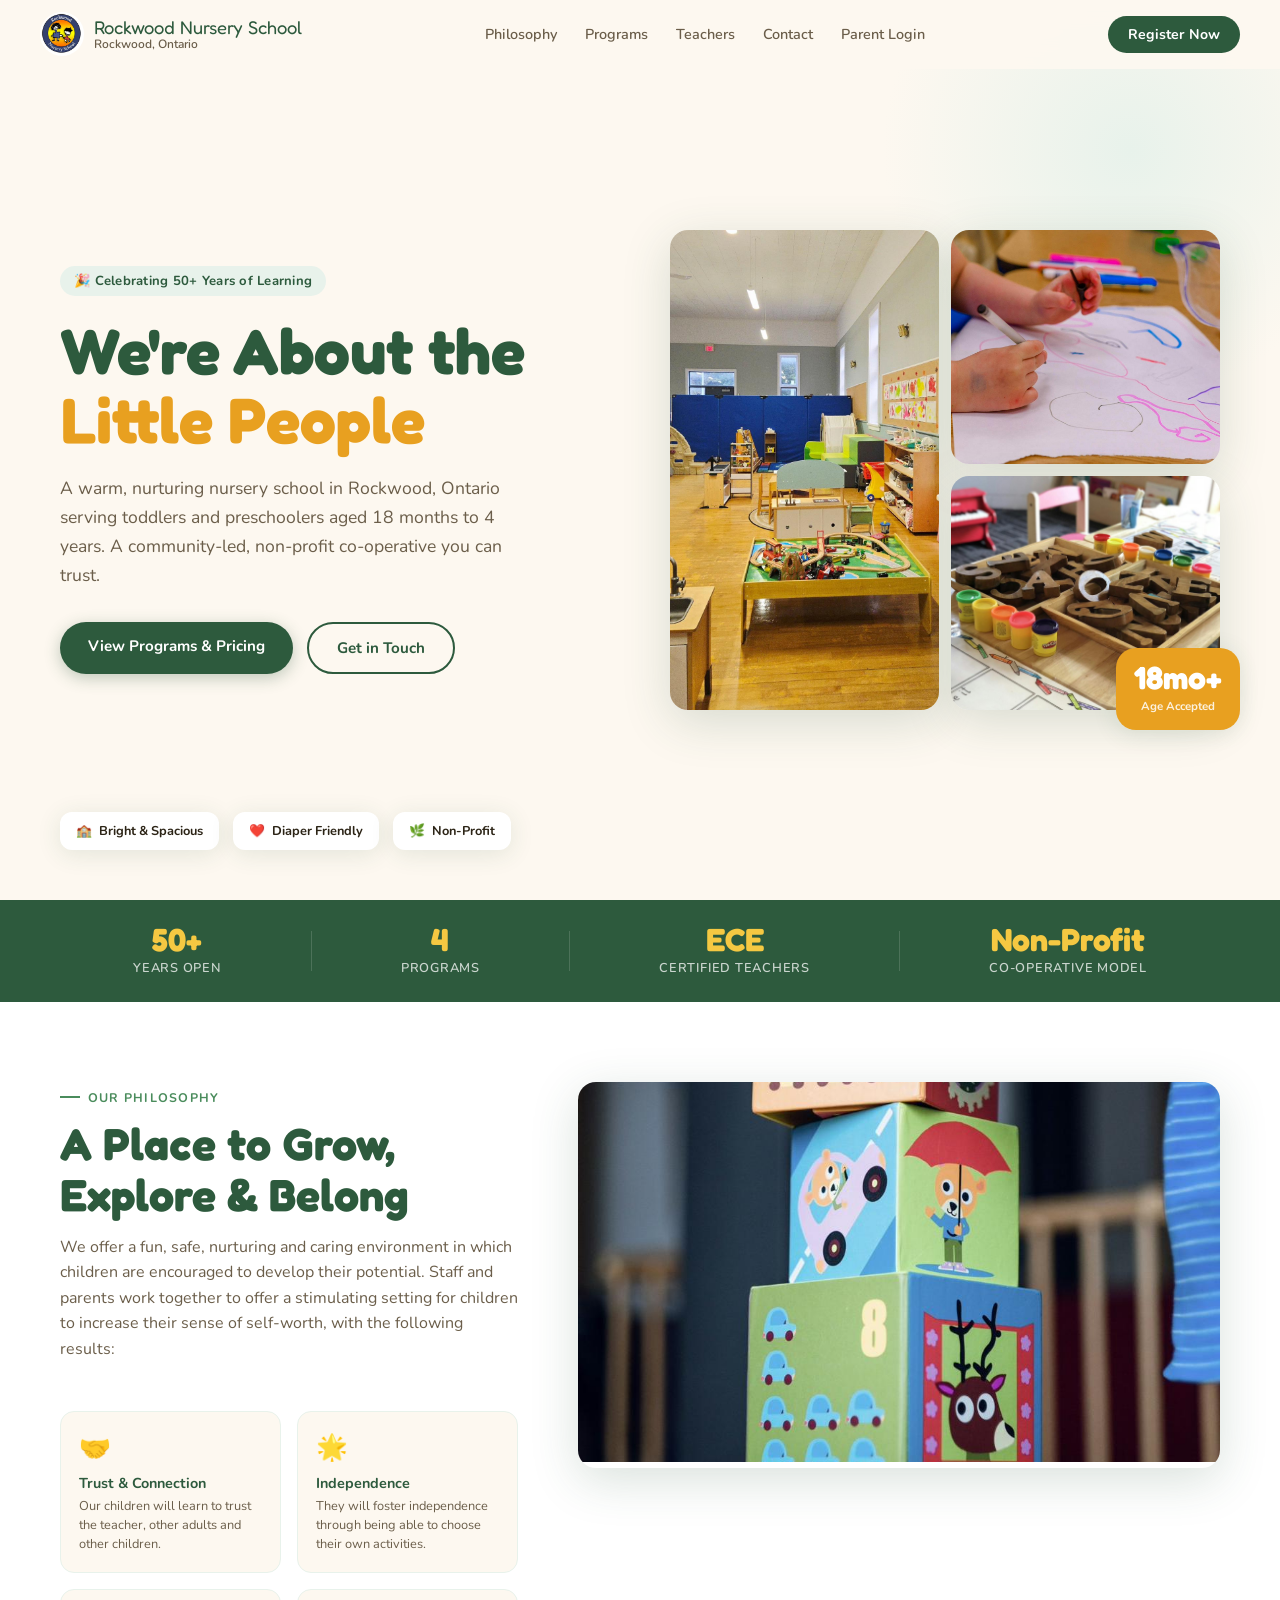
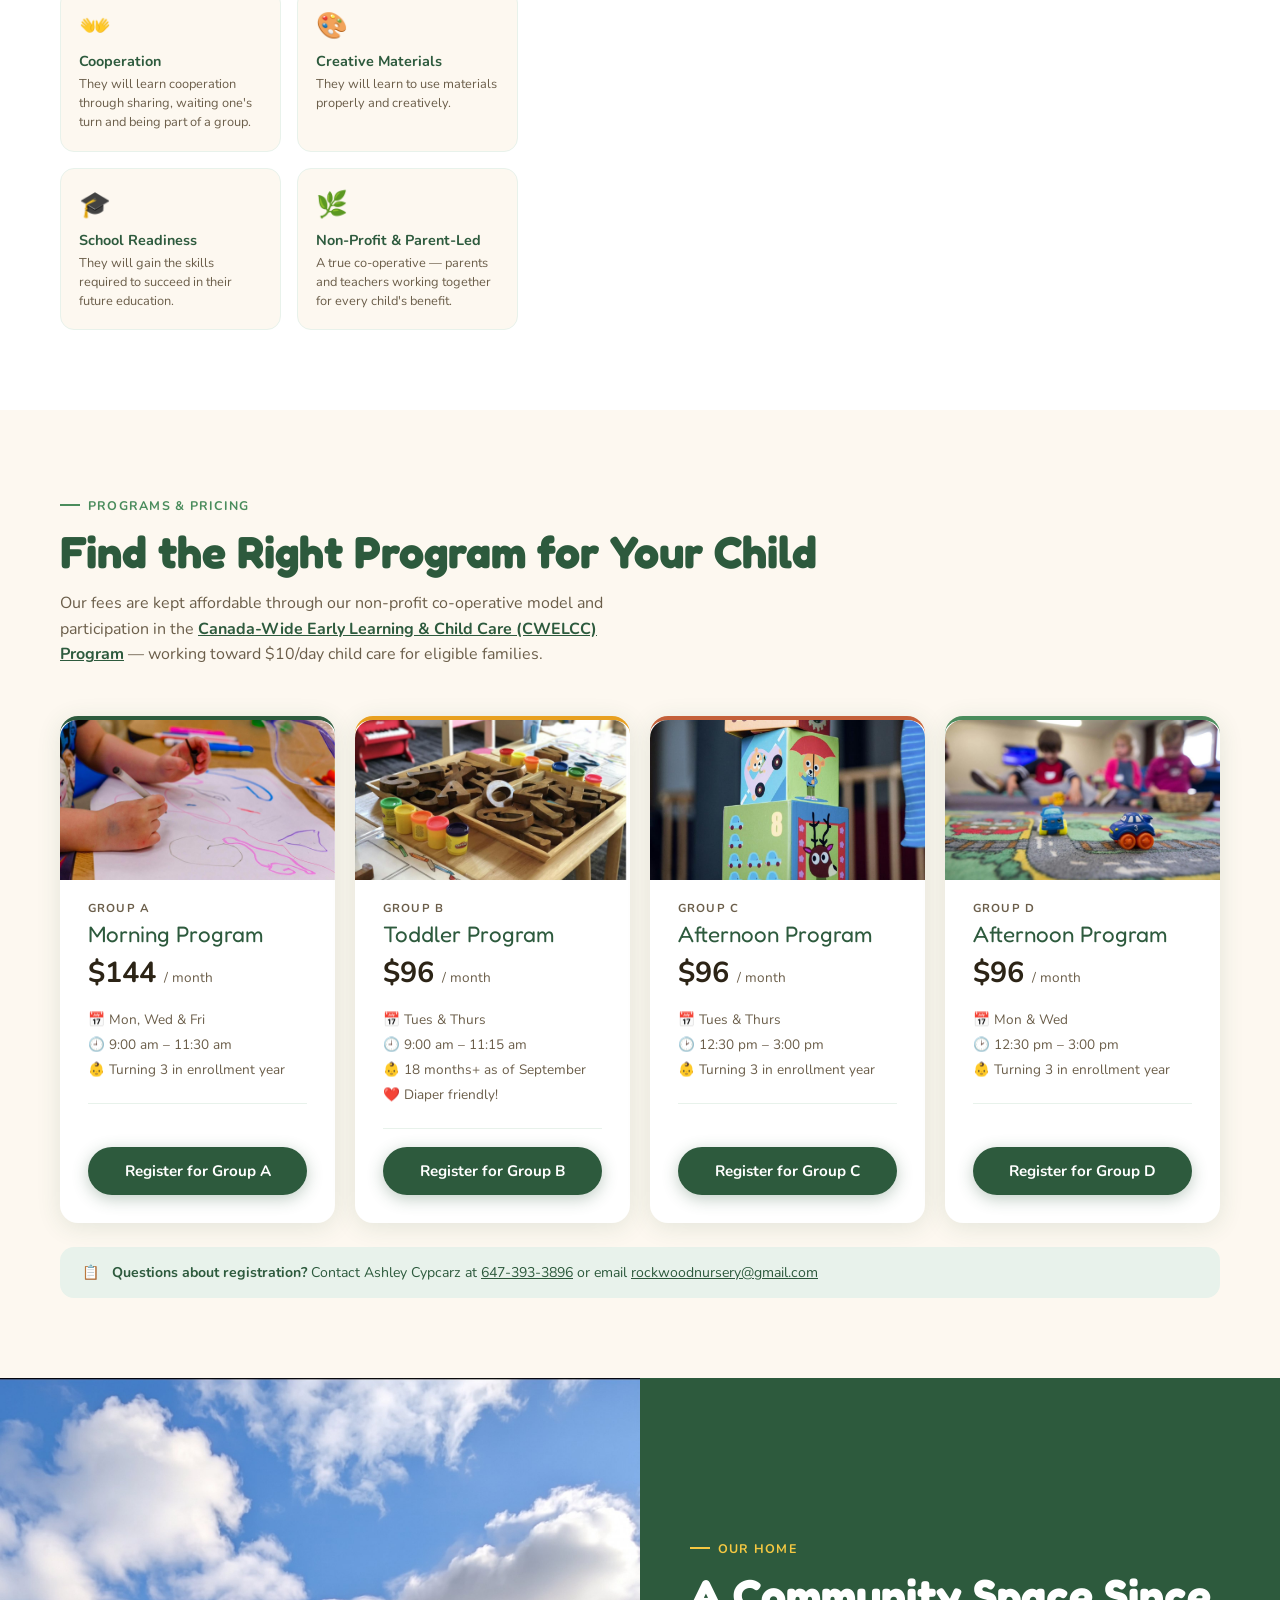
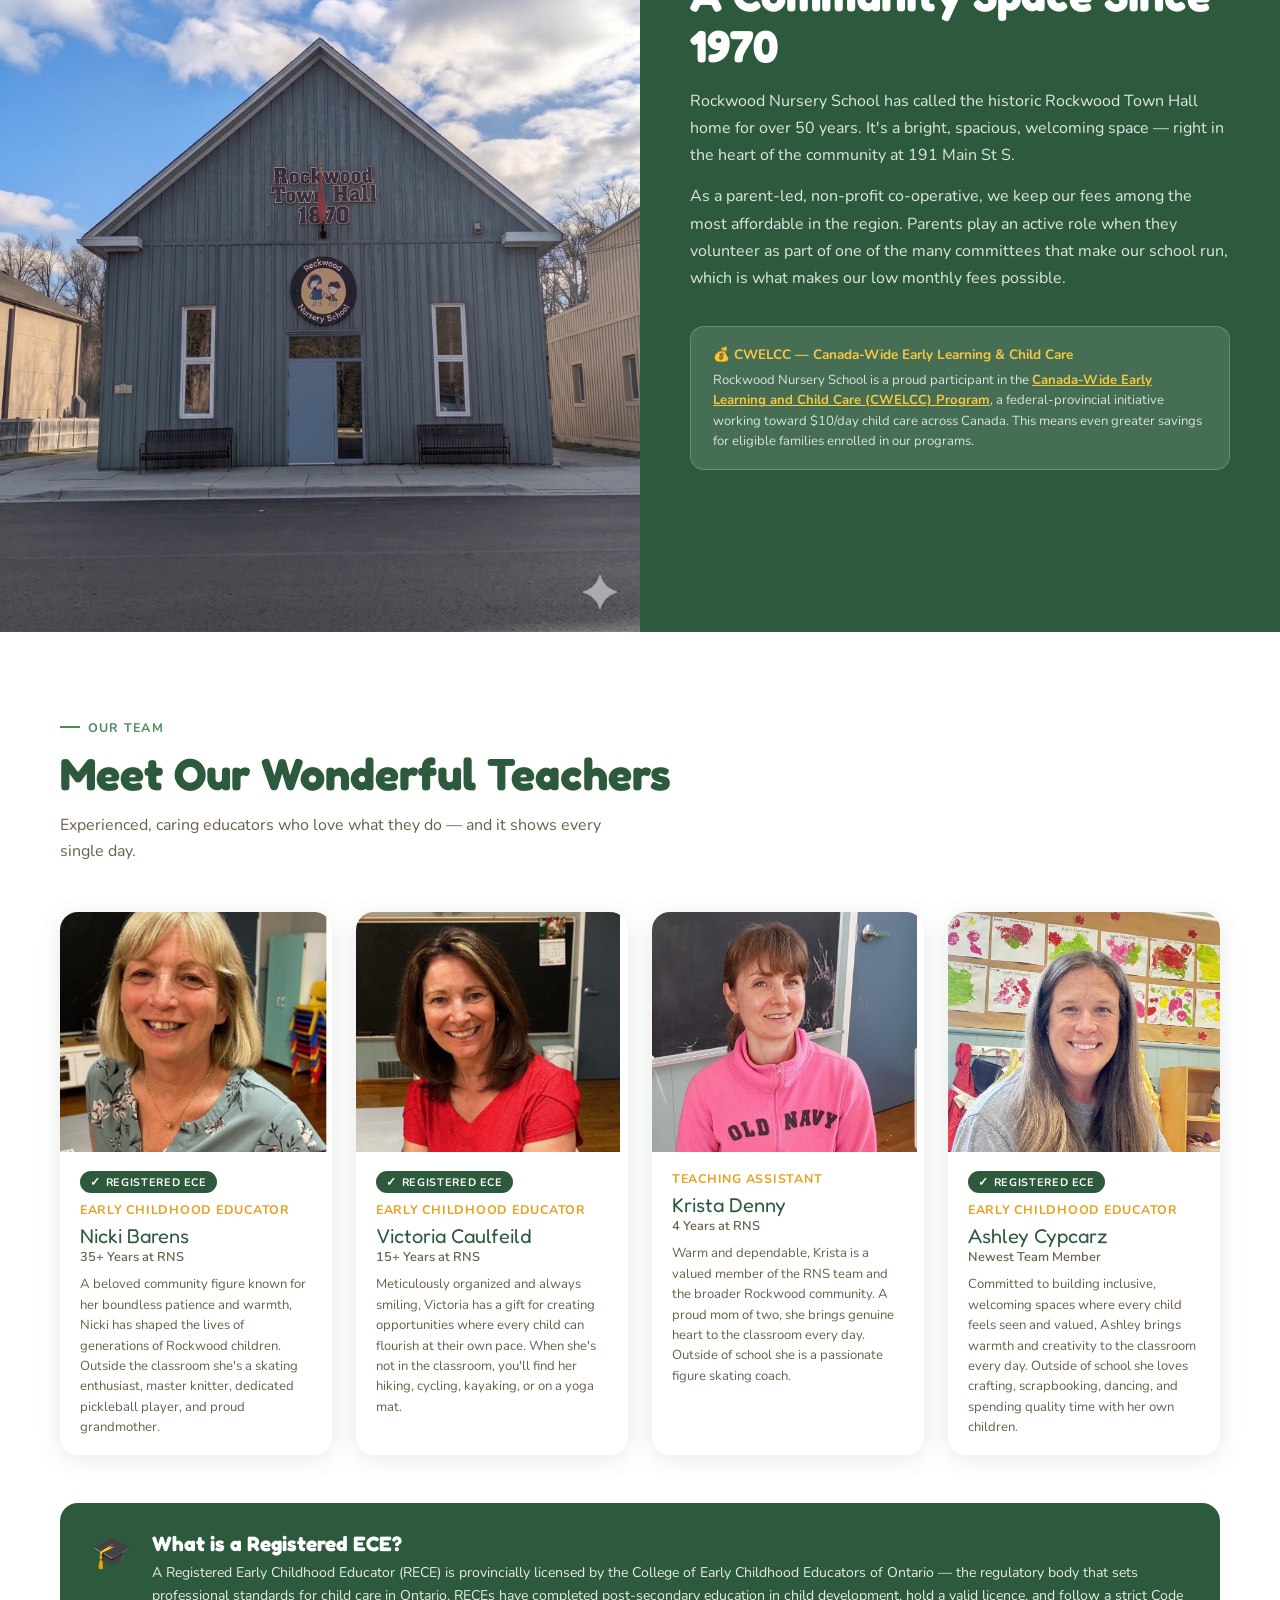
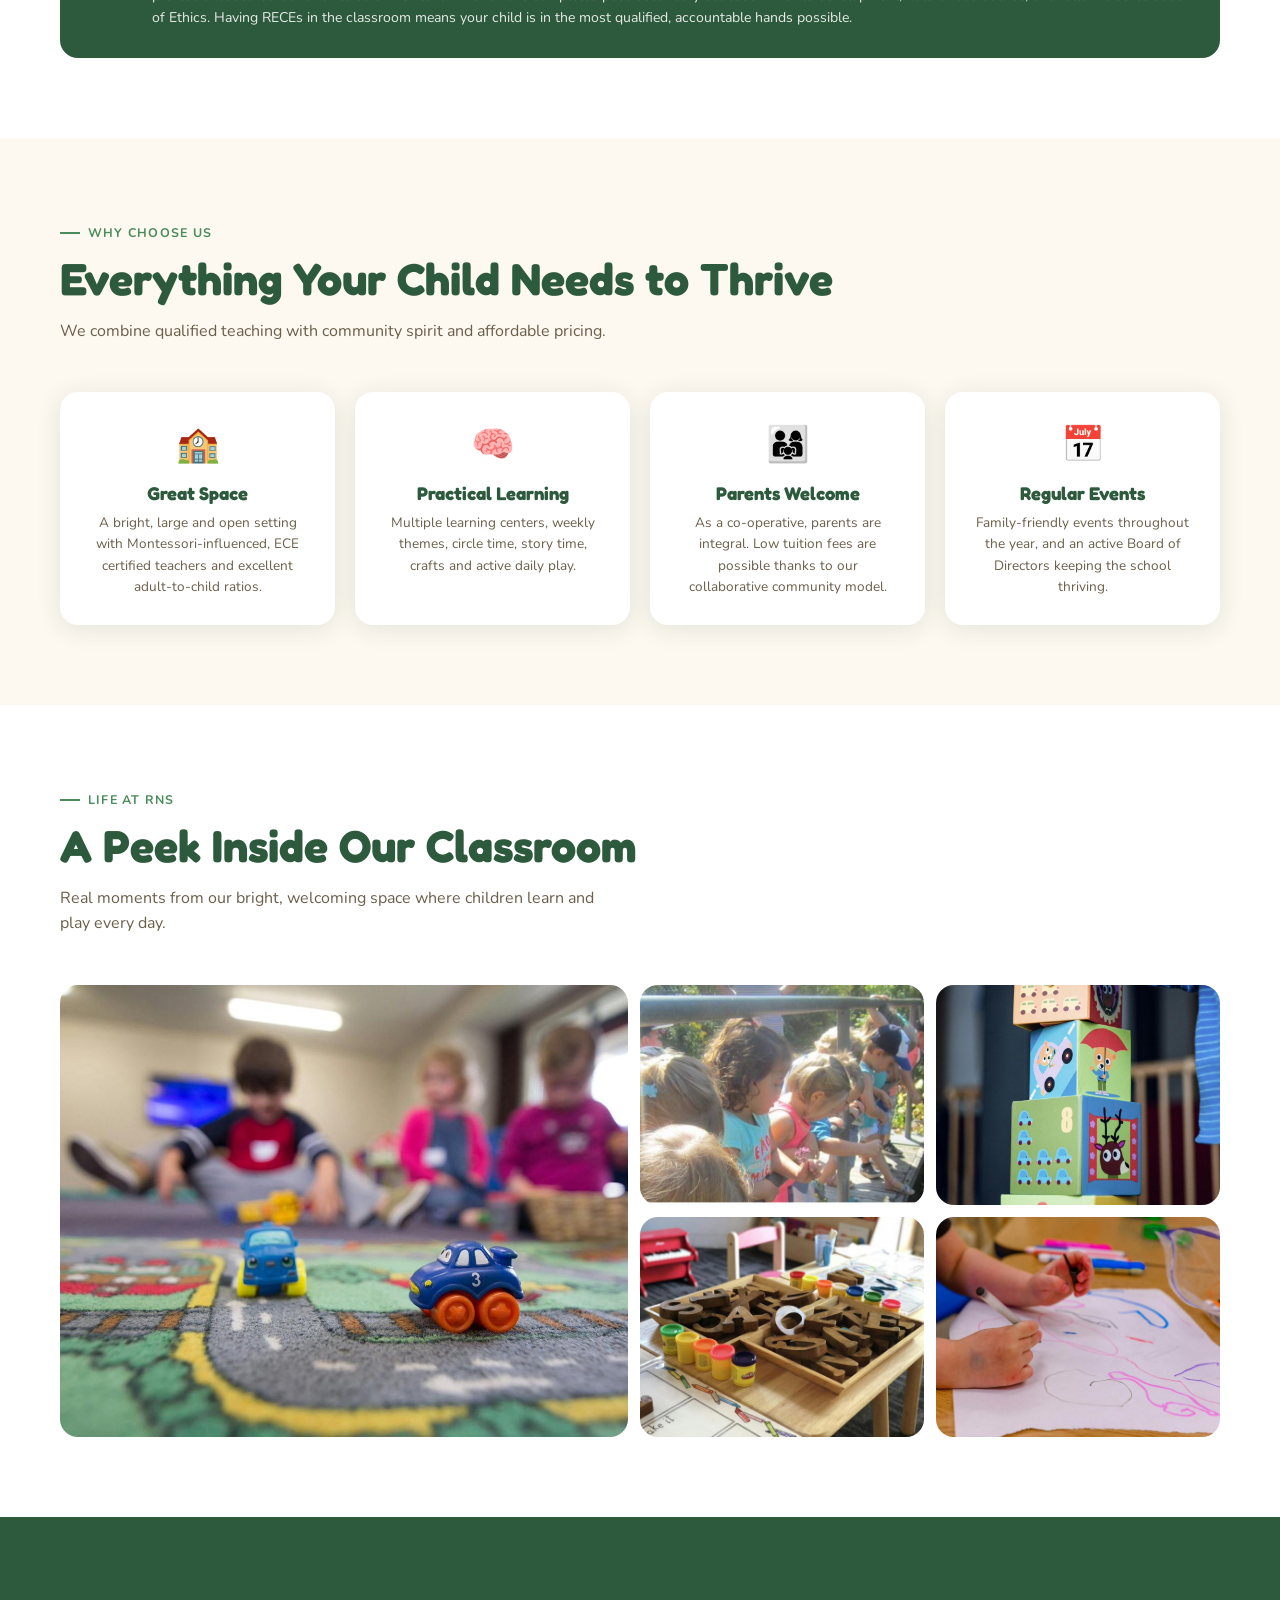
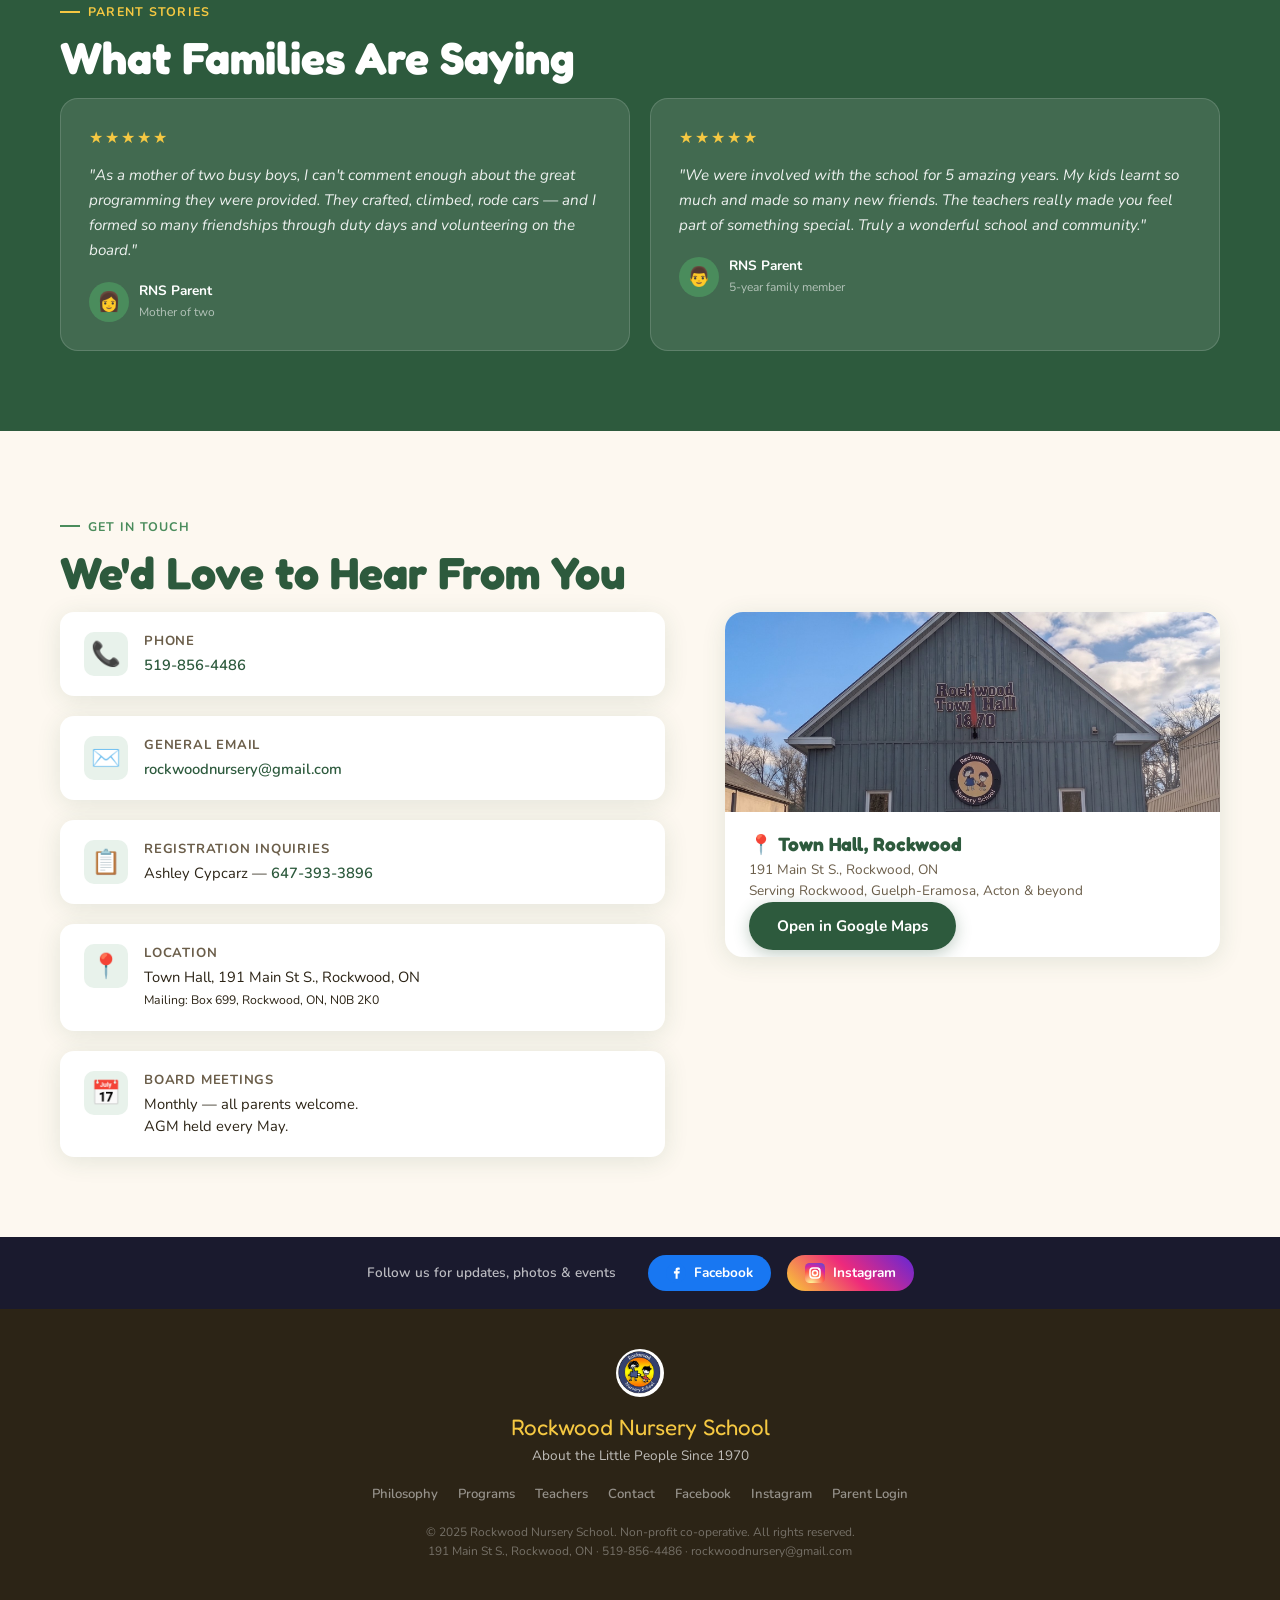
==== index.html @ c1fb68a8 "Updated social footer, reworded Bios, replaced coop" ====
<!DOCTYPE html>
<html lang="en">
<head>
<meta charset="UTF-8">
<meta name="viewport" content="width=device-width, initial-scale=1.0">
<title>Rockwood Nursery School — We're About the Little People</title>
<link rel="preconnect" href="https://fonts.googleapis.com">
<link href="https://fonts.googleapis.com/css2?family=Fredoka+One&family=Nunito:wght@400;500;600;700&display=swap" rel="stylesheet">
<link rel="stylesheet" href="style.css">
<link rel="icon" type="image/jpeg" href="[data-uri]">
<style>
  /* RECE credential badge */
  .rece-badge {
    display: inline-flex; align-items: center; gap: 5px;
    background: var(--green); color: white;
    font-size: 0.68rem; font-weight: 700; letter-spacing: 0.06em;
    padding: 3px 10px; border-radius: 50px;
    margin-bottom: 8px;
    text-transform: uppercase;
  }
  .rece-badge::before { content: '✓'; font-size: 0.75rem; }

  /* Program card images */
  .program-img {
    width: calc(100% + 56px);
    margin: -28px -28px 20px -28px;
    height: 160px;
    overflow: hidden;
    border-radius: var(--radius) var(--radius) 0 0;
  }
  .program-img img {
    width: 100%; height: 100%;
    object-fit: cover; object-position: center;
    transition: transform 0.4s;
  }
  .program-card:hover .program-img img { transform: scale(1.04); }

  /* School exterior section */
  .exterior-section {
    background: var(--green);
    padding: 0;
    display: grid;
    grid-template-columns: 1fr 1fr;
    min-height: 520px;
    overflow: hidden;
  }
  .exterior-img {
    overflow: hidden;
  }
  .exterior-img img {
    width: 100%; height: 100%;
    object-fit: cover; object-position: center 70%;
    display: block;
  }
  .exterior-content {
    padding: 60px 50px;
    display: flex; flex-direction: column; justify-content: center;
  }
  .exterior-content .section-label { color: var(--amber-light); }
  .exterior-content .section-label::before { background: var(--amber-light); }
  .exterior-content h2 { color: white; margin-bottom: 16px; }
  .exterior-content p { color: rgba(255,255,255,0.85); font-size: 1rem; line-height: 1.7; margin-bottom: 14px; }
  .exterior-content a { color: var(--amber-light); font-weight: 700; }

  /* CWELCC callout */
  .cwelcc-box {
    background: rgba(255,255,255,0.12); border-radius: 14px;
    padding: 18px 22px; margin-top: 20px;
    border: 1px solid rgba(255,255,255,0.2);
  }
  .cwelcc-box h4 { font-size: 0.85rem; font-weight: 700; color: var(--amber-light); margin-bottom: 6px; }
  .cwelcc-box p { font-size: 0.82rem; color: rgba(255,255,255,0.8); line-height: 1.55; margin: 0; }
  .cwelcc-box a { color: var(--amber-light); }

  @media (max-width: 900px) {
    .exterior-section { grid-template-columns: 1fr; }
    .exterior-img { height: 280px; }
    .exterior-content { padding: 40px 24px; }
    .program-img { width: calc(100% + 48px); margin: -28px -24px 20px -24px; }
  }
</style>
</head>
<body>

<!-- NAV -->
<nav id="navbar">
  <a href="#" class="nav-logo">
    <img src="images/logo.jpg" alt="RNS Logo">
    <div class="nav-logo-text">Rockwood Nursery School<span>Rockwood, Ontario</span></div>
  </a>
  <ul class="nav-links">
    <li><a href="#philosophy">Philosophy</a></li>
    <li><a href="#programs">Programs</a></li>
    <li><a href="#teachers">Teachers</a></li>
    <li><a href="#contact">Contact</a></li>
    <li><a href="https://www.rockwoodnurseryschool.ca/parent-login" target="_blank">Parent Login</a></li>
  </ul>
  <a href="https://www.rockwoodnurseryschool.ca/s/RNS-Registration-Form-2026_2027-2jtw.pdf" class="nav-cta">Register Now</a>
  <div class="nav-hamburger" id="hamburger" onclick="toggleMenu()">
    <span></span><span></span><span></span>
  </div>
</nav>

<div class="mobile-menu" id="mobileMenu">
  <a href="#philosophy" onclick="closeMenu()">Our Philosophy</a>
  <a href="#programs" onclick="closeMenu()">Programs</a>
  <a href="#teachers" onclick="closeMenu()">Teachers</a>
  <a href="#contact" onclick="closeMenu()">Contact</a>
  <a href="https://www.rockwoodnurseryschool.ca/s/RNS-Registration-Form-2026_2027-2jtw.pdf" class="mobile-register" onclick="closeMenu()">Register Now</a>
  <a href="https://www.rockwoodnurseryschool.ca/parent-login" onclick="closeMenu()">Parent Login</a>
</div>

<!-- HERO -->
<section class="hero" id="home">
  <div class="hero-content">
    <div class="hero-badge">🎉 Celebrating 50+ Years of Learning</div>
    <h1>We're About the <em>Little People</em></h1>
    <p class="hero-sub">A warm, nurturing nursery school in Rockwood, Ontario serving toddlers and preschoolers aged 18 months to 4 years. A community-led, non-profit co-operative you can trust.</p>
    <div class="hero-btns">
      <a href="#programs" class="btn-primary">View Programs & Pricing</a>
      <a href="#contact" class="btn-secondary">Get in Touch</a>
    </div>
  </div>
  <div class="hero-right">
    <div class="hero-img tall">
      <img src="images/classroom.jpg" alt="Rockwood Nursery School classroom">
    </div>
    <div class="hero-img">
      <img src="images/kids-1.jpg" alt="Children learning">
    </div>
    <div class="hero-img">
      <img src="images/kids-2.jpg" alt="Children playing">
    </div>
    <div class="hero-stat-bubble">
      <strong>18mo+</strong>
      <small>Age Accepted</small>
    </div>
  </div>
  <div class="hero-floats">
    <div class="float-pill"><span>🏫</span> Bright & Spacious</div>
    <div class="float-pill"><span>❤️</span> Diaper Friendly</div>
    <div class="float-pill"><span>🌿</span> Non-Profit</div>
  </div>
</section>

<!-- STATS BAR -->
<div class="stats-bar">
  <div class="stat-item"><strong>50+</strong><small>Years Open</small></div>
  <div class="stat-div"></div>
  <div class="stat-item"><strong>4</strong><small>Programs</small></div>
  <div class="stat-div"></div>
  <div class="stat-item"><strong>ECE</strong><small>Certified Teachers</small></div>
  <div class="stat-div"></div>
  <div class="stat-item"><strong>Non-Profit</strong><small>Co-operative Model</small></div>
</div>

<!-- PHILOSOPHY -->
<section id="philosophy">
  <div class="phil-layout">
    <div>
      <div class="section-label">Our Philosophy</div>
      <h2>A Place to Grow, Explore & Belong</h2>
      <p class="section-sub">We offer a fun, safe, nurturing and caring environment in which children are encouraged to develop their potential. Staff and parents work together to offer a stimulating setting for children to increase their sense of self-worth, with the following results:</p>
      <div class="phil-grid">
        <div class="phil-card"><div class="icon">🤝</div><h4>Trust & Connection</h4><p>Our children will learn to trust the teacher, other adults and other children.</p></div>
        <div class="phil-card"><div class="icon">🌟</div><h4>Independence</h4><p>They will foster independence through being able to choose their own activities.</p></div>
        <div class="phil-card"><div class="icon">👐</div><h4>Cooperation</h4><p>They will learn cooperation through sharing, waiting one's turn and being part of a group.</p></div>
        <div class="phil-card"><div class="icon">🎨</div><h4>Creative Materials</h4><p>They will learn to use materials properly and creatively.</p></div>
        <div class="phil-card"><div class="icon">🎓</div><h4>School Readiness</h4><p>They will gain the skills required to succeed in their future education.</p></div>
        <div class="phil-card"><div class="icon">🌿</div><h4>Non-Profit & Parent-Led</h4><p>A true co-operative — parents and teachers working together for every child's benefit.</p></div>
      </div>
    </div>
    <div class="phil-image">
      <img src="images/kids-3.jpg" alt="Children at play">
    </div>
  </div>
</section>

<!-- PROGRAMS -->
<section id="programs">
  <div class="section-label">Programs & Pricing</div>
  <h2>Find the Right Program for Your Child</h2>
  <p class="section-sub">Our fees are kept affordable through our non-profit co-operative model and participation in the <a href="http://www.ontario.ca/page/canada-ontario-early-years-and-child-care-agreement" target="_blank" style="color:var(--green);font-weight:700;">Canada-Wide Early Learning & Child Care (CWELCC) Program</a> — working toward $10/day child care for eligible families.</p>
  <div class="programs-grid">

    <div class="program-card">
      <div class="program-img">
        <img src="images/kids-1.jpg" alt="Morning program children">
      </div>
      <div class="program-label">Group A</div>
      <div class="program-name">Morning Program</div>
      <div class="program-price">$144 <small>/ month</small></div>
      <div class="program-detail">📅 Mon, Wed & Fri</div>
      <div class="program-detail">🕘 9:00 am – 11:30 am</div>
      <div class="program-detail">👶 Turning 3 in enrollment year</div>
      <div class="program-spacer"></div>
      <a href="mailto:rockwoodnursery@gmail.com?subject=Group A Registration Inquiry" class="btn-primary">Register for Group A</a>
    </div>

    <div class="program-card">
      <div class="program-img">
        <img src="images/kids-2.jpg" alt="Toddler program children">
      </div>
      <div class="program-label">Group B</div>
      <div class="program-name">Toddler Program</div>
      <div class="program-price">$96 <small>/ month</small></div>
      <div class="program-detail">📅 Tues & Thurs</div>
      <div class="program-detail">🕘 9:00 am – 11:15 am</div>
      <div class="program-detail">👶 18 months+ as of September</div>
      <div class="program-detail">❤️ Diaper friendly!</div>
      <div class="program-spacer"></div>
      <a href="mailto:rockwoodnursery@gmail.com?subject=Group B Registration Inquiry" class="btn-primary">Register for Group B</a>
    </div>

    <div class="program-card">
      <div class="program-img">
        <img src="images/kids-3.jpg" alt="Afternoon program children">
      </div>
      <div class="program-label">Group C</div>
      <div class="program-name">Afternoon Program</div>
      <div class="program-price">$96 <small>/ month</small></div>
      <div class="program-detail">📅 Tues & Thurs</div>
      <div class="program-detail">🕑 12:30 pm – 3:00 pm</div>
      <div class="program-detail">👶 Turning 3 in enrollment year</div>
      <div class="program-spacer"></div>
      <a href="mailto:rockwoodnursery@gmail.com?subject=Group C Registration Inquiry" class="btn-primary">Register for Group C</a>
    </div>

    <div class="program-card">
      <div class="program-img">
        <img src="images/kids-4.jpg" alt="Afternoon program children">
      </div>
      <div class="program-label">Group D</div>
      <div class="program-name">Afternoon Program</div>
      <div class="program-price">$96 <small>/ month</small></div>
      <div class="program-detail">📅 Mon & Wed</div>
      <div class="program-detail">🕑 12:30 pm – 3:00 pm</div>
      <div class="program-detail">👶 Turning 3 in enrollment year</div>
      <div class="program-spacer"></div>
      <a href="mailto:rockwoodnursery@gmail.com?subject=Group D Registration Inquiry" class="btn-primary">Register for Group D</a>
    </div>

  </div>
  <div class="programs-note">
    <span>📋</span>
    <span><strong>Questions about registration?</strong> Contact Ashley Cypcarz at <a href="tel:6473933896" style="color:var(--green)">647-393-3896</a> or email <a href="mailto:rockwoodnursery@gmail.com" style="color:var(--green)">rockwoodnursery@gmail.com</a></span>
  </div>
</section>

<!-- SCHOOL EXTERIOR + AFFORDABLE / CWELCC -->
<div class="exterior-section">
  <div class="exterior-img">
    <img src="images/school-exterior.png" alt="Rockwood Town Hall — home of Rockwood Nursery School">
  </div>
  <div class="exterior-content">
    <div class="section-label">Our Home</div>
    <h2>A Community Space Since 1970</h2>
    <p>Rockwood Nursery School has called the historic Rockwood Town Hall home for over 50 years. It's a bright, spacious, welcoming space — right in the heart of the community at 191 Main St S.</p>
    <p>As a parent-led, non-profit co-operative, we keep our fees among the most affordable in the region. Parents play an active role when they volunteer as part of one of the many committees that make our school run, which is what makes our low monthly fees possible.</p>
    <div class="cwelcc-box">
      <h4>💰 CWELCC — Canada-Wide Early Learning & Child Care</h4>
      <p>Rockwood Nursery School is a proud participant in the <a href="http://www.ontario.ca/page/canada-ontario-early-years-and-child-care-agreement" target="_blank">Canada-Wide Early Learning and Child Care (CWELCC) Program</a>, a federal-provincial initiative working toward $10/day child care across Canada. This means even greater savings for eligible families enrolled in our programs.</p>
    </div>
  </div>
</div>

<!-- TEACHERS -->
<section id="teachers">
  <div class="section-label">Our Team</div>
  <h2>Meet Our Wonderful Teachers</h2>
  <p class="section-sub">Experienced, caring educators who love what they do — and it shows every single day.</p>
  <div class="teachers-grid">
    <div class="teacher-card">
      <div class="teacher-photo"><img src="images/teacher-nicki.jpg" alt="Nicki Barens" style="object-position: center 20%;"></div>
      <div class="teacher-info">
        <div class="rece-badge">Registered ECE</div>
        <div class="teacher-role">Early Childhood Educator</div>
        <div class="teacher-name">Nicki Barens</div>
        <div class="teacher-years">35+ Years at RNS</div>
        <div class="teacher-bio">A beloved community figure known for her boundless patience and warmth, Nicki has shaped the lives of generations of Rockwood children. Outside the classroom she's a skating enthusiast, master knitter, dedicated pickleball player, and proud grandmother.</div>
      </div>
    </div>
    <div class="teacher-card">
      <div class="teacher-photo"><img src="images/teacher-victoria.jpg" alt="Victoria Caulfeild"></div>
      <div class="teacher-info">
        <div class="rece-badge">Registered ECE</div>
        <div class="teacher-role">Early Childhood Educator</div>
        <div class="teacher-name">Victoria Caulfeild</div>
        <div class="teacher-years">15+ Years at RNS</div>
        <div class="teacher-bio">Meticulously organized and always smiling, Victoria has a gift for creating opportunities where every child can flourish at their own pace. When she's not in the classroom, you'll find her hiking, cycling, kayaking, or on a yoga mat.</div>
      </div>
    </div>
    <div class="teacher-card">
      <div class="teacher-photo"><img src="images/teacher-krista.jpg" alt="Krista Denny"></div>
      <div class="teacher-info">
        <div class="teacher-role">Teaching Assistant</div>
        <div class="teacher-name">Krista Denny</div>
        <div class="teacher-years">4 Years at RNS</div>
        <div class="teacher-bio">Warm and dependable, Krista is a valued member of the RNS team and the broader Rockwood community. A proud mom of two, she brings genuine heart to the classroom every day. Outside of school she is a passionate figure skating coach.</div>
      </div>
    </div>
    <div class="teacher-card">
      <div class="teacher-photo"><img src="images/teacher-ashley.jpg" alt="Ashley Cypcarz" style="object-position: center 15%;"></div>
      <div class="teacher-info">
        <div class="rece-badge">Registered ECE</div>
        <div class="teacher-role">Early Childhood Educator</div>
        <div class="teacher-name">Ashley Cypcarz</div>
        <div class="teacher-years">Newest Team Member</div>
        <div class="teacher-bio">Committed to building inclusive, welcoming spaces where every child feels seen and valued, Ashley brings warmth and creativity to the classroom every day. Outside of school she loves crafting, scrapbooking, dancing, and spending quality time with her own children.</div>
      </div>
    </div>
  </div>
  <div class="ece-explainer">
    <div class="ece-icon">🎓</div>
    <div>
      <h3>What is a Registered ECE?</h3>
      <p>A Registered Early Childhood Educator (RECE) is provincially licensed by the College of Early Childhood Educators of Ontario — the regulatory body that sets professional standards for child care in Ontario. RECEs have completed post-secondary education in child development, hold a valid licence, and follow a strict Code of Ethics. Having RECEs in the classroom means your child is in the most qualified, accountable hands possible.</p>
    </div>
  </div>
</section>

<!-- WHY US -->
<section id="why">
  <div class="section-label">Why Choose Us</div>
  <h2>Everything Your Child Needs to Thrive</h2>
  <p class="section-sub">We combine qualified teaching with community spirit and affordable pricing.</p>
  <div class="why-grid">
    <div class="why-card"><div class="why-icon">🏫</div><h3>Great Space</h3><p>A bright, large and open setting with Montessori-influenced, ECE certified teachers and excellent adult-to-child ratios.</p></div>
    <div class="why-card"><div class="why-icon">🧠</div><h3>Practical Learning</h3><p>Multiple learning centers, weekly themes, circle time, story time, crafts and active daily play.</p></div>
    <div class="why-card"><div class="why-icon">👨‍👩‍👧</div><h3>Parents Welcome</h3><p>As a co-operative, parents are integral. Low tuition fees are possible thanks to our collaborative community model.</p></div>
    <div class="why-card"><div class="why-icon">📅</div><h3>Regular Events</h3><p>Family-friendly events throughout the year, and an active Board of Directors keeping the school thriving.</p></div>
  </div>
</section>

<!-- GALLERY -->
<section id="gallery">
  <div class="section-label">Life at RNS</div>
  <h2>A Peek Inside Our Classroom</h2>
  <p class="section-sub">Real moments from our bright, welcoming space where children learn and play every day.</p>
  <div class="gallery-grid">
    <div class="gal-item tall">
      <img src="images/kids-4.jpg" alt="Children at Rockwood Nursery School">
    </div>
    <div class="gal-item">
      <img src="images/fieldtrip.jpg" alt="Field trip">
    </div>
    <div class="gal-item">
      <img src="images/kids-3.jpg" alt="Classroom activity">
    </div>
    <div class="gal-item">
      <img src="images/kids-2.jpg" alt="Learning and play">
    </div>
    <div class="gal-item">
      <img src="images/kids-1.jpg" alt="Children exploring">
    </div>
  </div>
</section>

<!-- TESTIMONIALS -->
<section id="testimonials">
  <div class="section-label">Parent Stories</div>
  <h2>What Families Are Saying</h2>
  <div class="testimonials-grid">
    <div class="testi-card">
      <div class="testi-stars">★★★★★</div>
      <p class="testi-quote">"As a mother of two busy boys, I can't comment enough about the great programming they were provided. They crafted, climbed, rode cars — and I formed so many friendships through duty days and volunteering on the board."</p>
      <div class="testi-author">
        <div class="testi-avatar">👩</div>
        <div class="testi-name"><strong>RNS Parent</strong><span>Mother of two</span></div>
      </div>
    </div>
    <div class="testi-card">
      <div class="testi-stars">★★★★★</div>
      <p class="testi-quote">"We were involved with the school for 5 amazing years. My kids learnt so much and made so many new friends. The teachers really made you feel part of something special. Truly a wonderful school and community."</p>
      <div class="testi-author">
        <div class="testi-avatar">👨</div>
        <div class="testi-name"><strong>RNS Parent</strong><span>5-year family member</span></div>
      </div>
    </div>
  </div>
</section>

<!-- CONTACT -->
<section id="contact">
  <div class="section-label">Get in Touch</div>
  <h2>We'd Love to Hear From You</h2>
  <div class="contact-layout">
    <div class="contact-items">
      <div class="contact-item">
        <div class="contact-icon">📞</div>
        <div><h4>Phone</h4><p><a href="tel:5198564486">519-856-4486</a></p></div>
      </div>
      <div class="contact-item">
        <div class="contact-icon">✉️</div>
        <div><h4>General Email</h4><p><a href="mailto:rockwoodnursery@gmail.com">rockwoodnursery@gmail.com</a></p></div>
      </div>
      <div class="contact-item">
        <div class="contact-icon">📋</div>
        <div><h4>Registration Inquiries</h4><p>Ashley Cypcarz — <a href="tel:6473933896">647-393-3896</a></p></div>
      </div>
      <div class="contact-item">
        <div class="contact-icon">📍</div>
        <div><h4>Location</h4><p>Town Hall, 191 Main St S., Rockwood, ON<br><small>Mailing: Box 699, Rockwood, ON, N0B 2K0</small></p></div>
      </div>
      <div class="contact-item">
        <div class="contact-icon">📅</div>
        <div><h4>Board Meetings</h4><p>Monthly — all parents welcome.<br>AGM held every May.</p></div>
      </div>
    </div>
    <div class="contact-map-block">
      <div class="map-image">
        <img src="images/school-exterior.png" alt="Rockwood Town Hall">
      </div>
      <div class="map-info">
        <h3>📍 Town Hall, Rockwood</h3>
        <p>191 Main St S., Rockwood, ON<br>Serving Rockwood, Guelph-Eramosa, Acton & beyond</p>
        <a href="https://maps.google.com/?q=191+Main+St+S,+Rockwood,+ON" target="_blank" class="btn-primary">Open in Google Maps</a>
      </div>
    </div>
  </div>
</section>

<!-- SOCIAL STRIP -->
<div class="social-strip">
  <span class="social-strip-text">Follow us for updates, photos &amp; events</span>
  <div class="social-strip-links">
    <a href="https://www.facebook.com/rockwoodnurseryschool" target="_blank" class="social-link fb-link">
      <svg xmlns="http://www.w3.org/2000/svg" viewBox="0 0 24 24" width="20" height="20" aria-hidden="true"><circle cx="12" cy="12" r="12" fill="#1877F2"/><path d="M16.5 8H14.5C14.2 8 14 8.2 14 8.7V10H16.5L16.1 12.5H14V19H11.5V12.5H9.5V10H11.5V8.4C11.5 6.5 12.6 5.5 14.3 5.5C15.1 5.5 15.8 5.6 16.5 5.6V8Z" fill="white"/></svg>
      <span>Facebook</span>
    </a>
    <a href="https://www.instagram.com/rockwoodnurseryschool/" target="_blank" class="social-link ig-link">
      <svg xmlns="http://www.w3.org/2000/svg" viewBox="0 0 24 24" width="20" height="20" aria-hidden="true"><defs><radialGradient id="ig-grad" cx="30%" cy="107%" r="150%"><stop offset="0%" stop-color="#fdf497"/><stop offset="5%" stop-color="#fdf497"/><stop offset="45%" stop-color="#fd5949"/><stop offset="60%" stop-color="#d6249f"/><stop offset="90%" stop-color="#285AEB"/></radialGradient></defs><rect width="24" height="24" rx="5.5" fill="url(#ig-grad)"/><rect x="6" y="6" width="12" height="12" rx="3.5" stroke="white" stroke-width="1.8" fill="none"/><circle cx="12" cy="12" r="3" stroke="white" stroke-width="1.8" fill="none"/><circle cx="16.5" cy="7.5" r="1" fill="white"/></svg>
      <span>Instagram</span>
    </a>
  </div>
</div>

<!-- FOOTER -->
<footer>
  <div class="footer-logo"><img src="[data-uri]" alt="Rockwood Nursery School logo" style="width:48px;height:48px;border-radius:50%;margin-bottom:10px;display:block;margin-left:auto;margin-right:auto;"><span>Rockwood Nursery School</span></div>
  <p class="footer-tagline">About the Little People Since 1970</p>
  <div class="footer-links">
    <a href="#philosophy">Philosophy</a>
    <a href="#programs">Programs</a>
    <a href="#teachers">Teachers</a>
    <a href="#contact">Contact</a>
    <a href="https://www.facebook.com/rockwoodnurseryschool" target="_blank">Facebook</a>
    <a href="https://www.instagram.com/rockwoodnurseryschool/" target="_blank">Instagram</a>
    <a href="https://www.rockwoodnurseryschool.ca/parent-login" target="_blank">Parent Login</a>
  </div>
  <p class="footer-copy">© 2025 Rockwood Nursery School. Non-profit co-operative. All rights reserved.<br>191 Main St S., Rockwood, ON · 519-856-4486 · rockwoodnursery@gmail.com</p>
</footer>

<script>
  const navbar = document.getElementById('navbar');
  window.addEventListener('scroll', () => {
    navbar.classList.toggle('scrolled', window.scrollY > 20);
  });

  function toggleMenu() {
    const m = document.getElementById('mobileMenu');
    m.style.display = m.style.display === 'flex' ? 'none' : 'flex';
  }
  function closeMenu() {
    document.getElementById('mobileMenu').style.display = 'none';
  }

  const observer = new IntersectionObserver((entries) => {
    entries.forEach(entry => {
      if (entry.isIntersecting) {
        entry.target.style.opacity = '1';
        entry.target.style.transform = 'translateY(0)';
        observer.unobserve(entry.target);
      }
    });
  }, { threshold: 0.1 });

  document.querySelectorAll('.program-card, .teacher-card, .why-card, .testi-card, .phil-card, .contact-item, .gal-item').forEach(el => {
    el.style.opacity = '0';
    el.style.transform = 'translateY(20px)';
    el.style.transition = 'opacity 0.6s ease, transform 0.6s ease';
    observer.observe(el);
  });
</script>
</body>
</html>
---- style.css ----
:root {
  --cream: #fdf8f0;
  --green: #2d5a3d;
  --green-light: #4a8c5c;
  --green-pale: #e8f2eb;
  --amber: #e8a020;
  --amber-light: #f5c842;
  --terra: #c4603a;
  --terra-light: #f0a080;
  --text: #2c2416;
  --text-light: #6b5e4a;
  --white: #ffffff;
  --radius: 18px;
  --shadow: 0 4px 24px rgba(45,90,61,0.12);
  --shadow-lg: 0 12px 48px rgba(45,90,61,0.18);
}

* { margin: 0; padding: 0; box-sizing: border-box; }
html { scroll-behavior: smooth; }
body {
  font-family: 'Nunito', sans-serif;
  background: var(--cream);
  color: var(--text);
  overflow-x: hidden;
}

/* ── NAV ── */
nav {
  position: fixed; top: 0; left: 0; right: 0; z-index: 100;
  display: flex; align-items: center; justify-content: space-between;
  padding: 12px 40px;
  background: rgba(253,248,240,0.92);
  backdrop-filter: blur(12px);
  border-bottom: 1px solid transparent;
  transition: border-color 0.3s, box-shadow 0.3s;
}
nav.scrolled { border-color: rgba(45,90,61,0.12); box-shadow: 0 2px 20px rgba(45,90,61,0.08); }

.nav-logo { display: flex; align-items: center; gap: 10px; text-decoration: none; }
.nav-logo img { width: 44px; height: 44px; border-radius: 50%; }
.nav-logo-text { font-family: 'Fredoka One', cursive; font-size: 1.15rem; color: var(--green); line-height: 1.1; }
.nav-logo-text span { display: block; font-size: 0.75rem; font-family: 'Nunito', sans-serif; font-weight: 600; color: var(--text-light); }

.nav-links { display: flex; gap: 28px; list-style: none; }
.nav-links a { text-decoration: none; color: var(--text-light); font-weight: 600; font-size: 0.9rem; transition: color 0.2s; }
.nav-links a:hover { color: var(--green); }

.nav-cta {
  background: var(--green); color: white; padding: 9px 20px;
  border-radius: 50px; font-weight: 700; font-size: 0.88rem;
  text-decoration: none; transition: background 0.2s, transform 0.15s;
}
.nav-cta:hover { background: var(--green-light); transform: translateY(-1px); }

.nav-hamburger { display: none; flex-direction: column; gap: 5px; cursor: pointer; padding: 4px; }
.nav-hamburger span { width: 24px; height: 2px; background: var(--green); border-radius: 2px; transition: 0.3s; }

/* ── MOBILE MENU ── */
.mobile-menu {
  display: none; flex-direction: column;
  position: fixed; top: 68px; left: 0; right: 0;
  background: var(--cream); padding: 20px 40px 28px;
  box-shadow: 0 8px 30px rgba(0,0,0,0.1); z-index: 99;
  border-bottom: 2px solid var(--green-pale);
}
.mobile-menu a { padding: 12px 0; font-weight: 700; color: var(--text); text-decoration: none; border-bottom: 1px solid var(--green-pale); font-size: 1rem; }
.mobile-menu .mobile-register { background: var(--green); color: white; padding: 12px 20px; border-radius: 50px; text-align: center; margin-top: 12px; border: none; }

/* ── HERO ── */
.hero {
  min-height: 100vh;
  display: grid; grid-template-columns: 1fr 1fr;
  align-items: center;
  padding: 100px 60px 60px;
  gap: 60px;
  background: var(--cream);
  position: relative;
  overflow: hidden;
}
.hero::before {
  content: '';
  position: absolute; top: -100px; right: -100px;
  width: 500px; height: 500px;
  background: radial-gradient(circle, var(--green-pale) 0%, transparent 70%);
  pointer-events: none;
}

.hero-badge {
  display: inline-flex; align-items: center; gap: 8px;
  background: var(--green-pale); color: var(--green);
  padding: 6px 14px; border-radius: 50px;
  font-size: 0.82rem; font-weight: 700; letter-spacing: 0.02em;
  margin-bottom: 20px;
}
.hero h1 {
  font-family: 'Fredoka One', cursive;
  font-size: clamp(2.8rem, 5vw, 4.5rem);
  line-height: 1.08; color: var(--green); margin-bottom: 20px;
}
.hero h1 em { color: var(--amber); font-style: normal; }
.hero-sub { font-size: 1.1rem; color: var(--text-light); line-height: 1.65; margin-bottom: 32px; max-width: 480px; }
.hero-btns { display: flex; gap: 14px; flex-wrap: wrap; }

.btn-primary {
  background: var(--green); color: white;
  padding: 14px 28px; border-radius: 50px;
  font-weight: 700; font-size: 0.95rem;
  text-decoration: none; transition: all 0.2s;
  box-shadow: 0 4px 16px rgba(45,90,61,0.3);
}
.btn-primary:hover { background: var(--green-light); transform: translateY(-2px); box-shadow: 0 8px 24px rgba(45,90,61,0.35); }
.btn-secondary {
  background: transparent; color: var(--green);
  padding: 14px 28px; border-radius: 50px;
  font-weight: 700; font-size: 0.95rem;
  text-decoration: none; border: 2px solid var(--green); transition: all 0.2s;
}
.btn-secondary:hover { background: var(--green); color: white; }

.hero-floats { position: absolute; bottom: 50px; left: 60px; display: flex; gap: 14px; }
.float-pill {
  background: white; border-radius: 12px; padding: 10px 16px;
  box-shadow: var(--shadow); font-size: 0.8rem; font-weight: 700; color: var(--text);
  display: flex; align-items: center; gap: 7px;
}

.hero-right {
  position: relative; display: grid;
  grid-template-columns: 1fr 1fr;
  grid-template-rows: 1fr 1fr;
  gap: 12px; height: 480px;
}
.hero-img { border-radius: var(--radius); overflow: hidden; box-shadow: var(--shadow-lg); }
.hero-img img { width: 100%; height: 100%; object-fit: cover; }
.hero-img.tall { grid-row: span 2; }
.hero-stat-bubble {
  position: absolute; bottom: -20px; right: -20px;
  background: var(--amber); border-radius: 20px;
  padding: 14px 18px; text-align: center; box-shadow: var(--shadow);
}
.hero-stat-bubble strong { display: block; font-family: 'Fredoka One', cursive; font-size: 2rem; color: white; line-height: 1; }
.hero-stat-bubble small { font-size: 0.72rem; font-weight: 700; color: rgba(255,255,255,0.85); }

/* ── STATS BAR ── */
.stats-bar {
  background: var(--green); padding: 24px 60px;
  display: flex; align-items: center; justify-content: space-evenly;
  flex-wrap: wrap; gap: 16px;
}
.stat-item { text-align: center; }
.stat-item strong { display: block; font-family: 'Fredoka One', cursive; font-size: 2rem; color: var(--amber-light); line-height: 1; }
.stat-item small { font-size: 0.8rem; font-weight: 600; color: rgba(255,255,255,0.75); text-transform: uppercase; letter-spacing: 0.06em; }
.stat-div { width: 1px; height: 40px; background: rgba(255,255,255,0.15); }

/* ── SECTIONS ── */
section { padding: 80px 60px; }
.section-label {
  display: inline-flex; align-items: center; gap: 8px;
  font-size: 0.78rem; font-weight: 700; text-transform: uppercase;
  letter-spacing: 0.1em; color: var(--green-light); margin-bottom: 12px;
}
.section-label::before { content: ''; width: 20px; height: 2px; background: var(--green-light); }
h2 {
  font-family: 'Fredoka One', cursive;
  font-size: clamp(2rem, 3.5vw, 2.8rem);
  color: var(--green); line-height: 1.15; margin-bottom: 14px;
}
.section-sub { font-size: 1rem; color: var(--text-light); max-width: 560px; line-height: 1.6; margin-bottom: 48px; }

/* ── PHILOSOPHY ── */
#philosophy { background: white; }
.phil-layout { display: grid; grid-template-columns: 1fr 1.4fr; gap: 60px; align-items: start; }
.phil-image { border-radius: var(--radius); overflow: hidden; box-shadow: var(--shadow-lg); }
.phil-image img { width: 100%; height: 380px; object-fit: cover; }
.phil-grid { display: grid; grid-template-columns: 1fr 1fr; gap: 16px; }
.phil-card {
  background: var(--cream); border-radius: 14px; padding: 18px;
  border: 1px solid var(--green-pale);
}
.phil-card .icon { font-size: 1.6rem; margin-bottom: 8px; }
.phil-card h4 { font-weight: 700; font-size: 0.9rem; color: var(--green); margin-bottom: 4px; }
.phil-card p { font-size: 0.8rem; color: var(--text-light); line-height: 1.5; }
.phil-badge {
  display: inline-flex; align-items: center; gap: 8px;
  background: var(--green); color: white;
  padding: 8px 16px; border-radius: 50px;
  font-size: 0.8rem; font-weight: 700; margin-top: 20px;
}

/* ── PROGRAMS ── */
#programs { background: var(--cream); }
.programs-grid { display: grid; grid-template-columns: repeat(auto-fit, minmax(250px, 1fr)); gap: 20px; }
.program-card {
  background: white; border-radius: var(--radius);
  padding: 28px; box-shadow: var(--shadow);
  border-top: 4px solid var(--green);
  transition: transform 0.2s, box-shadow 0.2s;
  display: flex; flex-direction: column;
}
.program-card:hover { transform: translateY(-4px); box-shadow: var(--shadow-lg); }
.program-card:nth-child(2) { border-color: var(--amber); }
.program-card:nth-child(3) { border-color: var(--terra); }
.program-card:nth-child(4) { border-color: var(--green-light); }
.program-label { font-size: 0.72rem; font-weight: 700; text-transform: uppercase; letter-spacing: 0.1em; color: var(--text-light); margin-bottom: 4px; }
.program-name { font-family: 'Fredoka One', cursive; font-size: 1.4rem; color: var(--green); margin-bottom: 6px; }
.program-price { font-size: 1.8rem; font-weight: 700; color: var(--text); margin-bottom: 18px; }
.program-price small { font-size: 0.85rem; font-weight: 400; color: var(--text-light); }
.program-detail { display: flex; align-items: center; gap: 8px; font-size: 0.85rem; color: var(--text-light); margin-bottom: 6px; }
.program-spacer { flex: 1; margin: 18px 0; border-top: 1px solid var(--green-pale); }
.program-card .btn-primary { display: block; text-align: center; margin-top: auto; }
.programs-note {
  background: var(--green-pale); border-radius: 14px; padding: 16px 22px;
  margin-top: 24px; display: flex; align-items: center; gap: 12px;
  font-size: 0.88rem; color: var(--green);
}
.programs-note strong { font-weight: 700; }

/* ── TEACHERS ── */
#teachers { background: white; }
.teachers-grid { display: grid; grid-template-columns: repeat(auto-fit, minmax(230px, 1fr)); gap: 24px; margin-bottom: 48px; }
.teacher-card {
  border-radius: var(--radius); overflow: hidden;
  box-shadow: var(--shadow); transition: transform 0.2s, box-shadow 0.2s; background: white;
}
.teacher-card:hover { transform: translateY(-4px); box-shadow: var(--shadow-lg); }
.teacher-photo { height: 240px; overflow: hidden; }
.teacher-photo img { width: 100%; height: 100%; object-fit: cover; object-position: top center; }
.teacher-info { padding: 18px 20px; }
.teacher-name { font-family: 'Fredoka One', cursive; font-size: 1.25rem; color: var(--green); }
.teacher-role { font-size: 0.78rem; font-weight: 700; color: var(--amber); text-transform: uppercase; letter-spacing: 0.06em; margin-bottom: 6px; }
.teacher-years { font-size: 0.8rem; color: var(--text-light); font-weight: 600; margin-bottom: 8px; }
.teacher-bio { font-size: 0.82rem; color: var(--text-light); line-height: 1.55; }
.ece-explainer {
  background: var(--green); color: white; border-radius: var(--radius);
  padding: 28px 32px; display: flex; gap: 20px; align-items: flex-start;
}
.ece-icon { font-size: 2rem; flex-shrink: 0; }
.ece-explainer h3 { font-family: 'Fredoka One', cursive; font-size: 1.3rem; margin-bottom: 6px; }
.ece-explainer p { font-size: 0.88rem; line-height: 1.6; opacity: 0.88; }

/* ── WHY US ── */
#why { background: var(--cream); }
.why-grid { display: grid; grid-template-columns: repeat(auto-fit, minmax(220px, 1fr)); gap: 20px; }
.why-card { background: white; border-radius: var(--radius); padding: 28px; box-shadow: var(--shadow); text-align: center; }
.why-icon { font-size: 2.2rem; margin-bottom: 14px; }
.why-card h3 { font-family: 'Fredoka One', cursive; font-size: 1.15rem; color: var(--green); margin-bottom: 8px; }
.why-card p { font-size: 0.85rem; color: var(--text-light); line-height: 1.55; }

/* ── GALLERY ── */
#gallery { background: white; }
.gallery-grid {
  display: grid;
  grid-template-columns: 2fr 1fr 1fr;
  grid-template-rows: 220px 220px;
  gap: 12px;
}
.gal-item { border-radius: var(--radius); overflow: hidden; }
.gal-item img { width: 100%; height: 100%; object-fit: cover; transition: transform 0.4s; }
.gal-item:hover img { transform: scale(1.04); }
.gal-item.tall { grid-row: span 2; }

/* ── TESTIMONIALS ── */
#testimonials { background: var(--green); }
#testimonials h2 { color: white; }
#testimonials .section-label { color: var(--amber-light); }
#testimonials .section-label::before { background: var(--amber-light); }
.testimonials-grid { display: grid; grid-template-columns: 1fr 1fr; gap: 20px; }
.testi-card {
  background: rgba(255,255,255,0.1); border-radius: var(--radius);
  padding: 28px; border: 1px solid rgba(255,255,255,0.15);
}
.testi-stars { color: var(--amber-light); font-size: 1rem; margin-bottom: 14px; letter-spacing: 2px; }
.testi-quote { font-size: 0.95rem; color: rgba(255,255,255,0.9); line-height: 1.65; margin-bottom: 18px; font-style: italic; }
.testi-author { display: flex; align-items: center; gap: 10px; }
.testi-avatar { width: 40px; height: 40px; border-radius: 50%; background: var(--green-light); display: flex; align-items: center; justify-content: center; font-size: 1.2rem; }
.testi-name strong { display: block; font-size: 0.85rem; font-weight: 700; color: white; }
.testi-name span { font-size: 0.75rem; color: rgba(255,255,255,0.6); }

/* ── CONTACT ── */
#contact { background: var(--cream); }
.contact-layout { display: grid; grid-template-columns: 1.1fr 0.9fr; gap: 60px; align-items: start; }
.contact-items { display: flex; flex-direction: column; gap: 20px; }
.contact-item {
  background: white; border-radius: 14px; padding: 20px 24px;
  box-shadow: var(--shadow); display: flex; gap: 16px; align-items: flex-start;
}
.contact-icon { font-size: 1.5rem; flex-shrink: 0; width: 44px; height: 44px; background: var(--green-pale); border-radius: 10px; display: flex; align-items: center; justify-content: center; }
.contact-item h4 { font-weight: 700; font-size: 0.82rem; text-transform: uppercase; letter-spacing: 0.06em; color: var(--text-light); margin-bottom: 4px; }
.contact-item p { font-size: 0.92rem; color: var(--text); line-height: 1.5; }
.contact-item a { color: var(--green); text-decoration: none; font-weight: 600; }
.contact-map-block { background: white; border-radius: var(--radius); overflow: hidden; box-shadow: var(--shadow); }
.map-image { height: 200px; overflow: hidden; }
.map-image img { width: 100%; height: 100%; object-fit: cover; }
.map-info { padding: 20px 24px; }
.map-info h3 { font-family: 'Fredoka One', cursive; color: var(--green); font-size: 1.2rem; margin-bottom: 4px; }
.map-info p { font-size: 0.85rem; color: var(--text-light); margin-bottom: 14px; line-height: 1.5; }

/* ── FB STRIP ── */
.fb-strip { background: #1877F2; color: white; padding: 14px 60px; text-align: center; font-size: 0.88rem; font-weight: 600; }
.fb-strip a { color: white; font-weight: 700; }

/* ── SOCIAL STRIP ── */
.social-strip {
  background: #1a1a2e;
  padding: 18px 60px;
  display: flex; align-items: center; justify-content: center; gap: 32px;
  flex-wrap: wrap;
}
.social-strip-text {
  color: rgba(255,255,255,0.7); font-size: 0.85rem; font-weight: 600;
}
.social-strip-links { display: flex; gap: 16px; align-items: center; }
.social-link {
  display: inline-flex; align-items: center; gap: 8px;
  padding: 8px 18px; border-radius: 50px;
  font-size: 0.85rem; font-weight: 700; text-decoration: none;
  transition: transform 0.2s, opacity 0.2s;
  color: white;
}
.social-link:hover { transform: translateY(-2px); opacity: 0.9; }
.fb-link { background: #1877F2; }
.ig-link { background: linear-gradient(45deg, #f9ce34, #ee2a7b, #6228d7); }

@media (max-width: 900px) {
  .social-strip { padding: 18px 24px; gap: 16px; }
}

/* ── FOOTER ── */
footer { background: var(--text); color: rgba(255,255,255,0.7); padding: 40px 60px; text-align: center; }
.footer-logo { font-family: 'Fredoka One', cursive; font-size: 1.4rem; color: var(--amber-light); margin-bottom: 6px; display: flex; flex-direction: column; align-items: center; gap: 6px; }
.footer-logo span { font-family: 'Fredoka One', cursive; font-size: 1.4rem; color: var(--amber-light); }
.footer-tagline { font-size: 0.85rem; margin-bottom: 20px; }
.footer-links { display: flex; justify-content: center; flex-wrap: wrap; gap: 20px; margin-bottom: 20px; }
.footer-links a { color: rgba(255,255,255,0.5); text-decoration: none; font-size: 0.82rem; font-weight: 600; transition: color 0.2s; }
.footer-links a:hover { color: var(--amber-light); }
.footer-copy { font-size: 0.75rem; color: rgba(255,255,255,0.35); line-height: 1.6; }

/* ── ANIMATIONS ── */
@keyframes fadeUp { from { opacity: 0; transform: translateY(20px); } to { opacity: 1; transform: translateY(0); } }
.hero-content > * { animation: fadeUp 0.6s ease both; }
.hero-content > *:nth-child(1) { animation-delay: 0.1s; }
.hero-content > *:nth-child(2) { animation-delay: 0.2s; }
.hero-content > *:nth-child(3) { animation-delay: 0.3s; }
.hero-content > *:nth-child(4) { animation-delay: 0.4s; }
.hero-right { animation: fadeUp 0.8s ease 0.3s both; }

/* ── RESPONSIVE ── */
@media (max-width: 900px) {
  nav { padding: 12px 20px; }
  .nav-links, .nav-cta { display: none; }
  .nav-hamburger { display: flex; }
  section { padding: 60px 24px; }
  .hero { grid-template-columns: 1fr; padding: 100px 24px 48px; gap: 40px; }
  .hero h1 { font-size: 2.6rem; }
  .hero-right { height: 300px; }
  .hero-floats { display: none; }
  .stats-bar { padding: 20px 24px; }
  .phil-layout { grid-template-columns: 1fr; }
  .phil-image { display: none; }
  .phil-grid { grid-template-columns: 1fr 1fr; }
  .contact-layout { grid-template-columns: 1fr; }
  .testimonials-grid { grid-template-columns: 1fr; }
  .gallery-grid { grid-template-columns: 1fr 1fr; grid-template-rows: auto; }
  .gal-item.tall { grid-row: span 1; }
  .fb-strip, footer { padding-left: 24px; padding-right: 24px; }
}
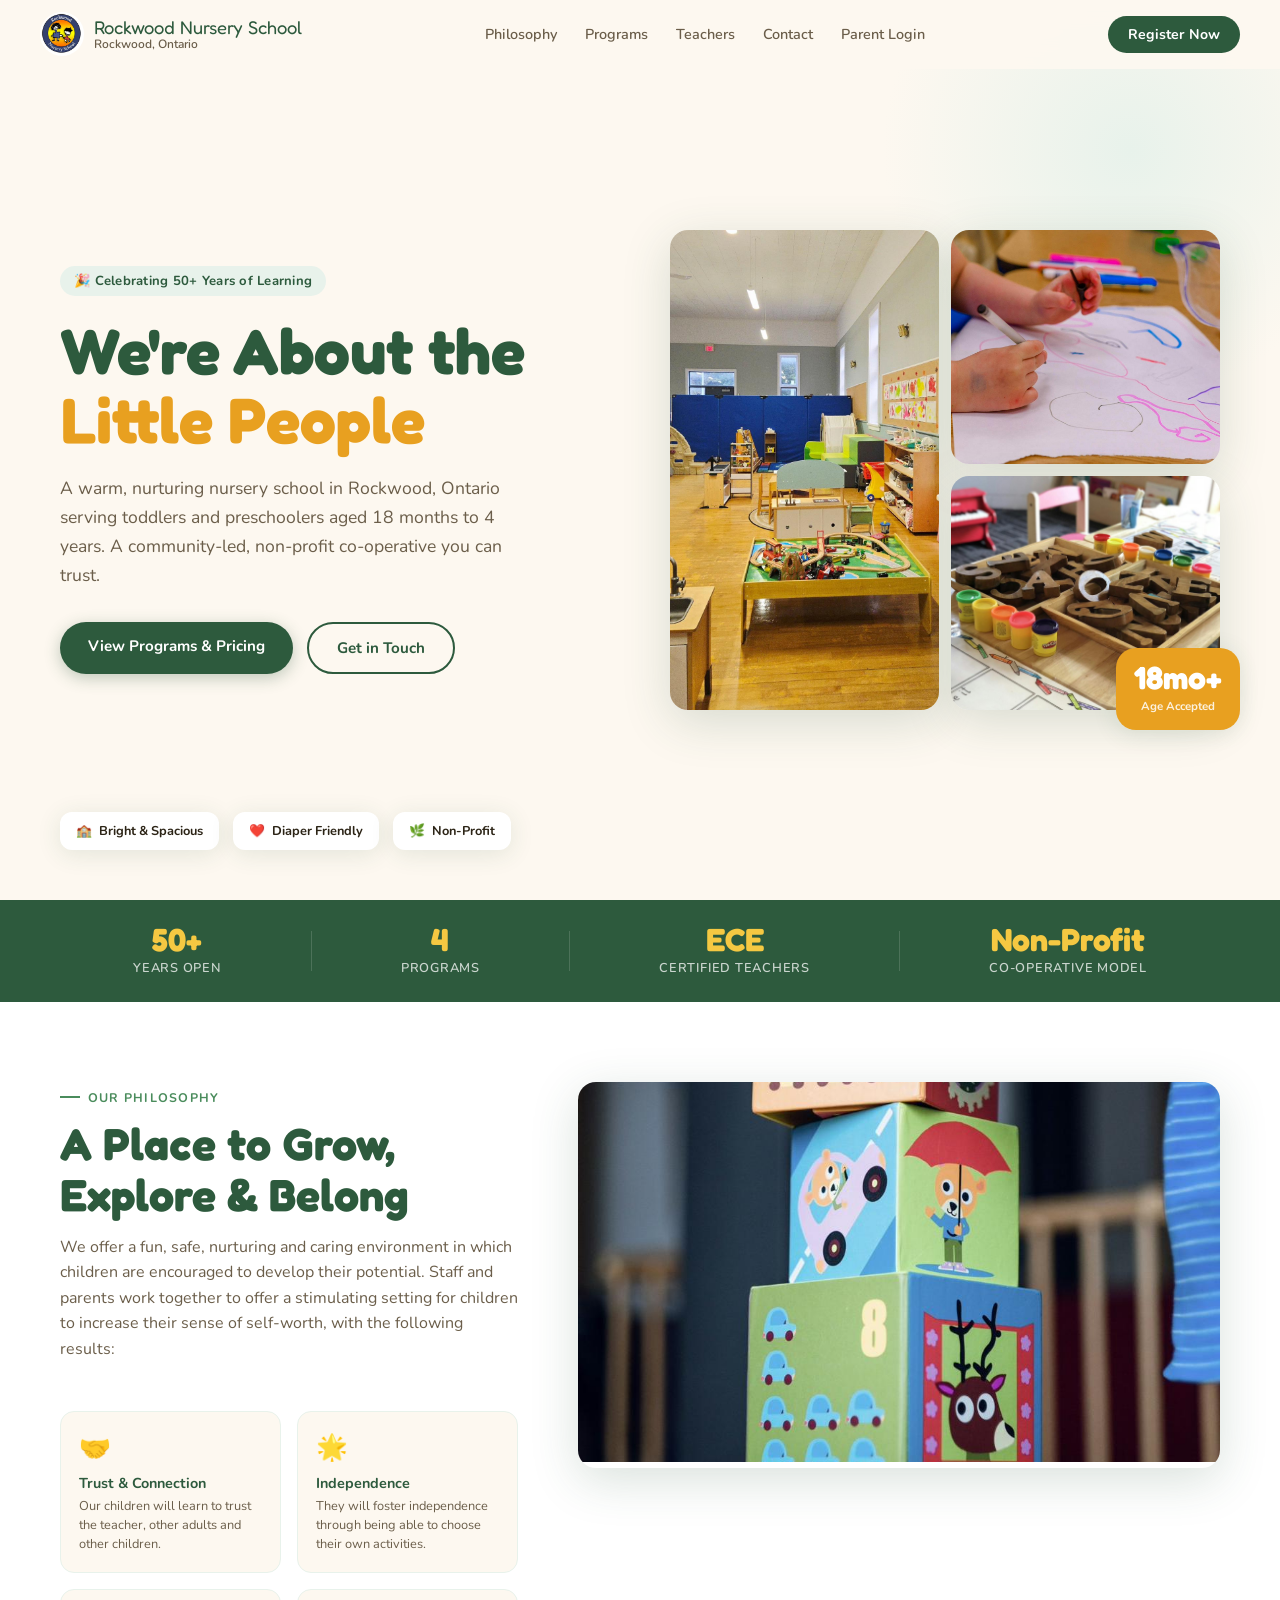
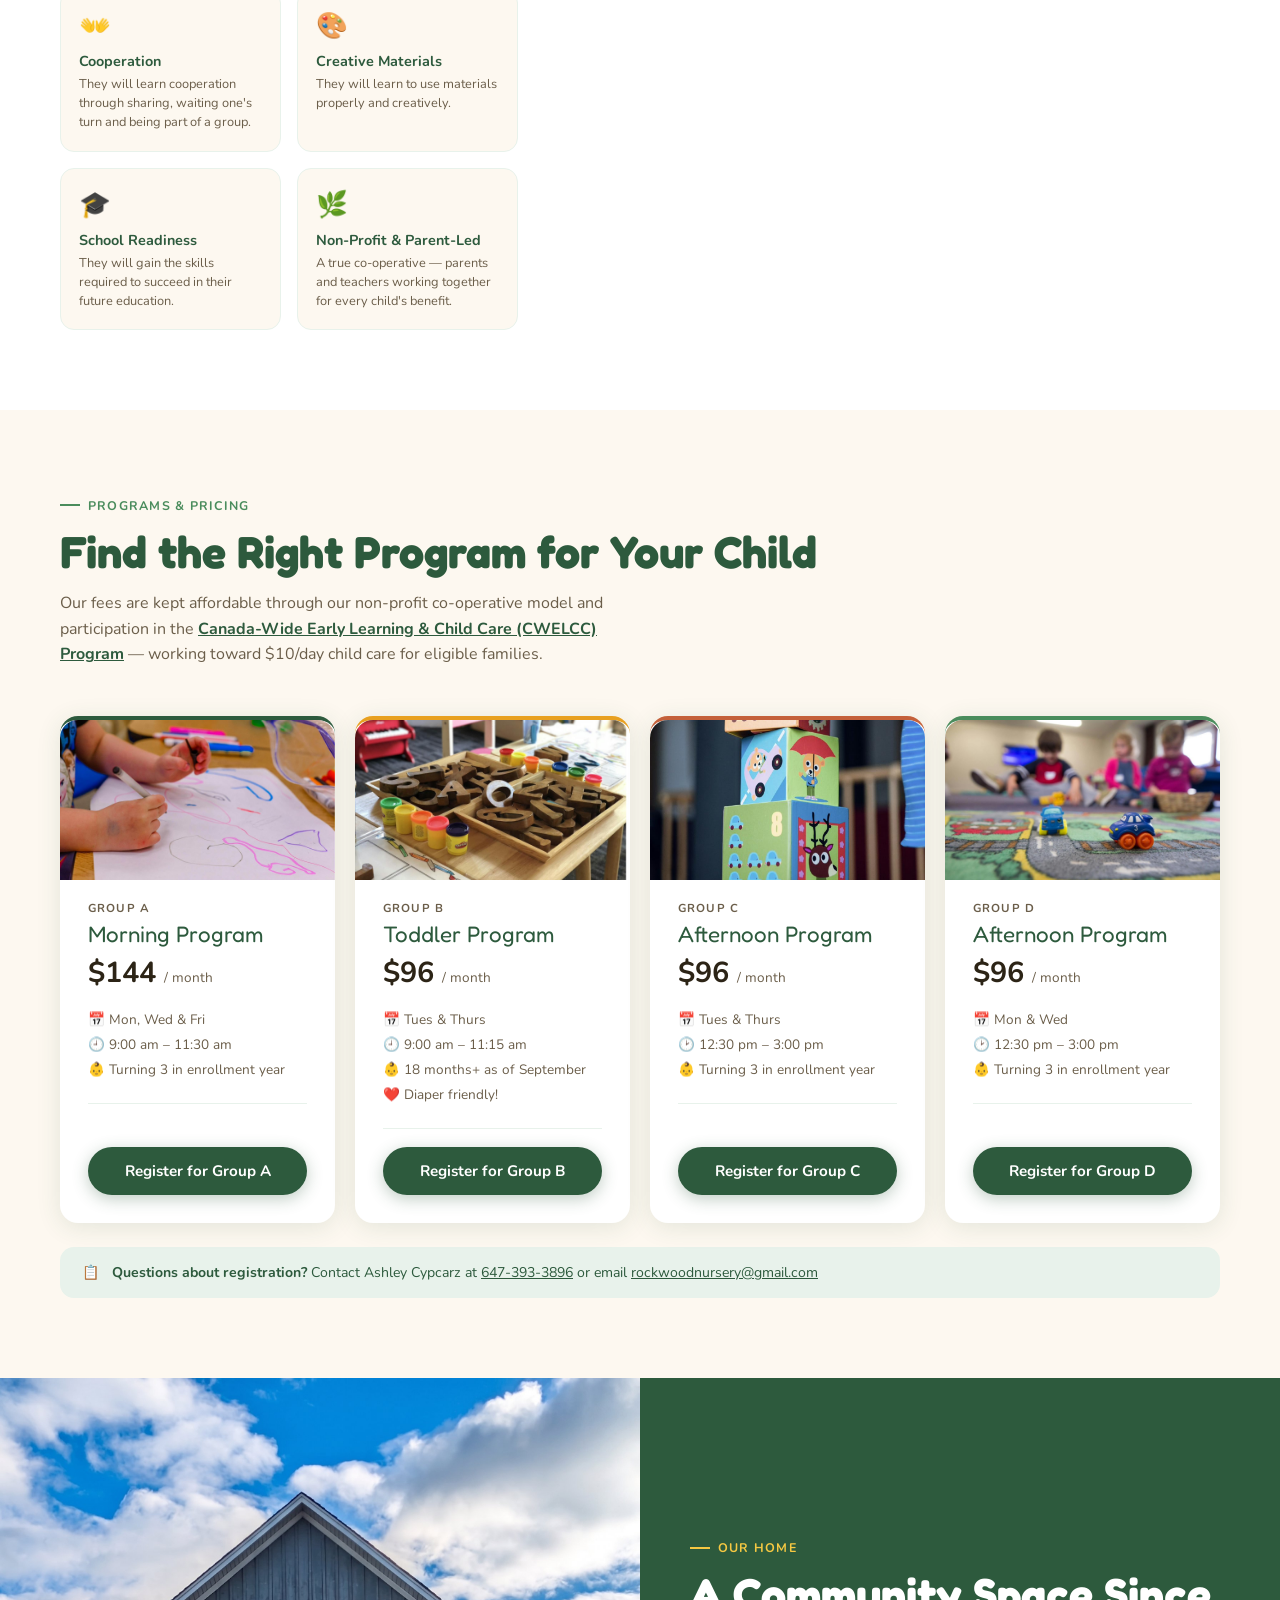
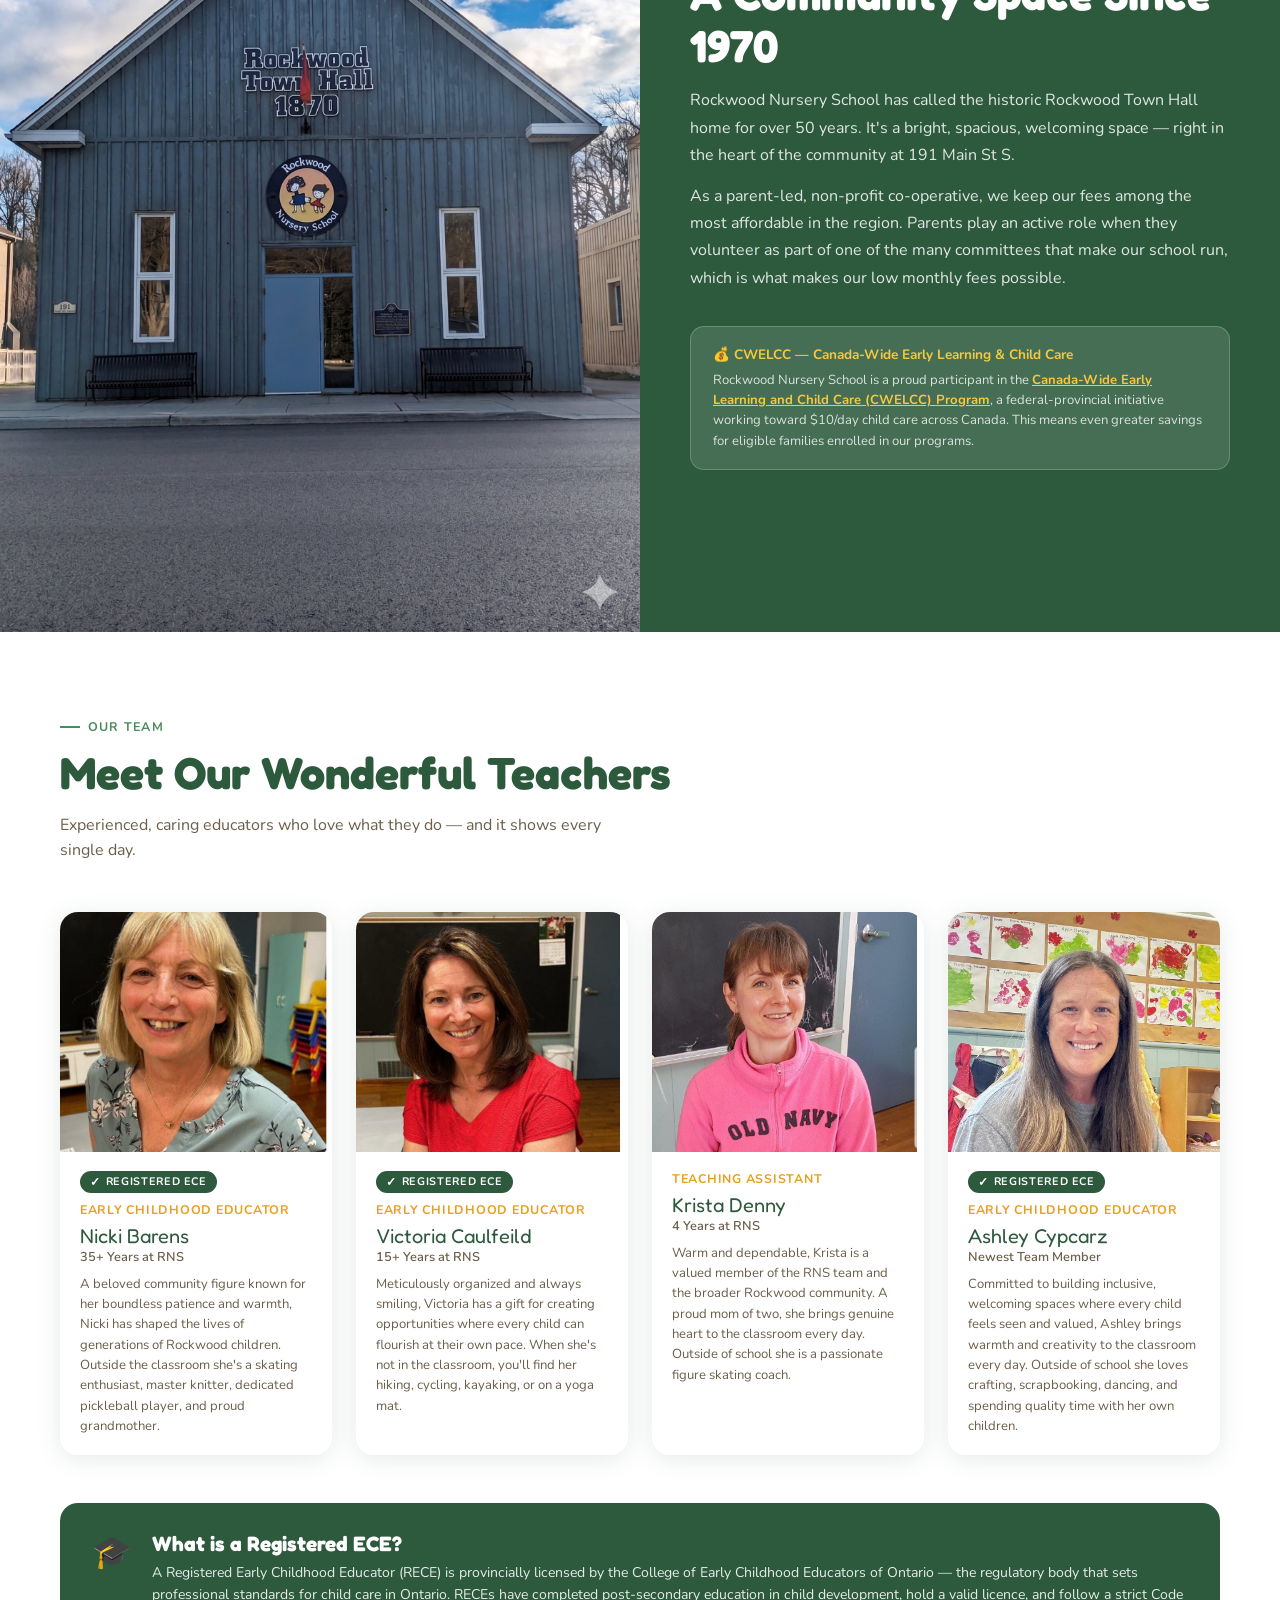
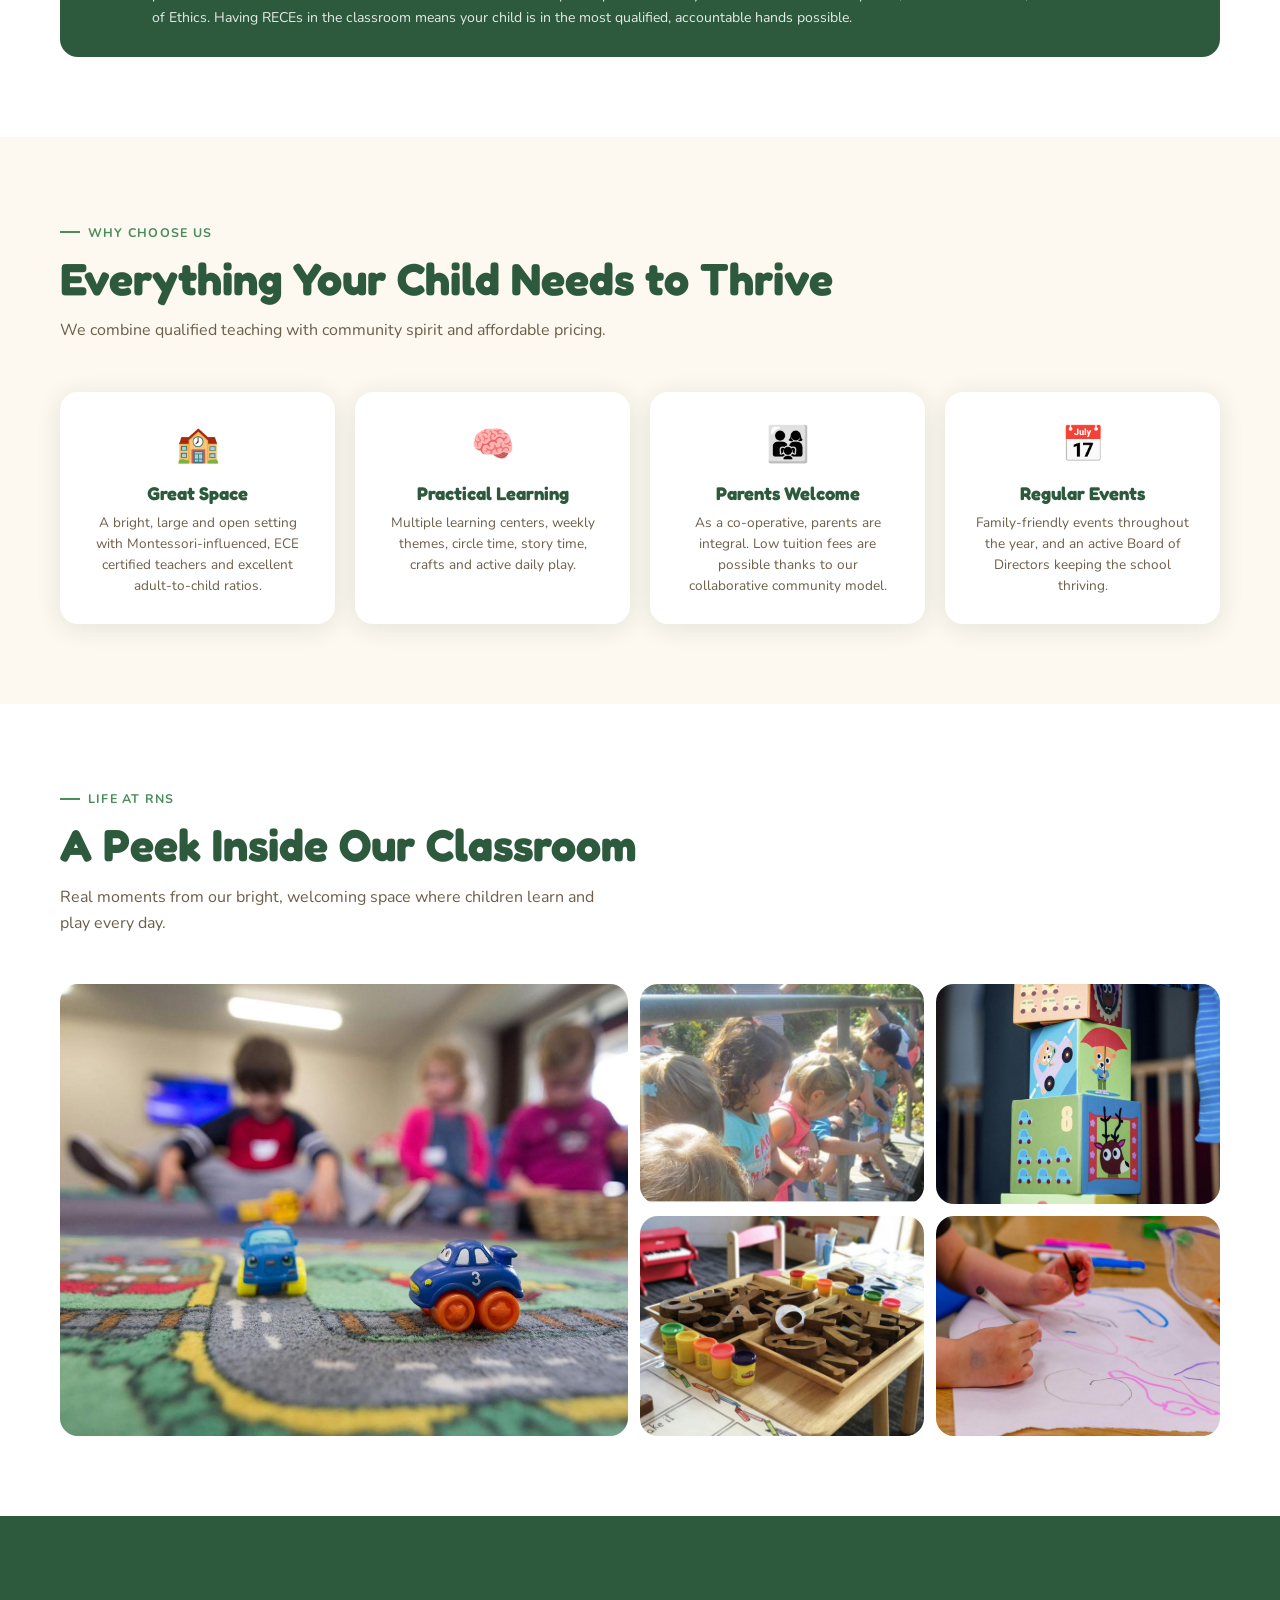
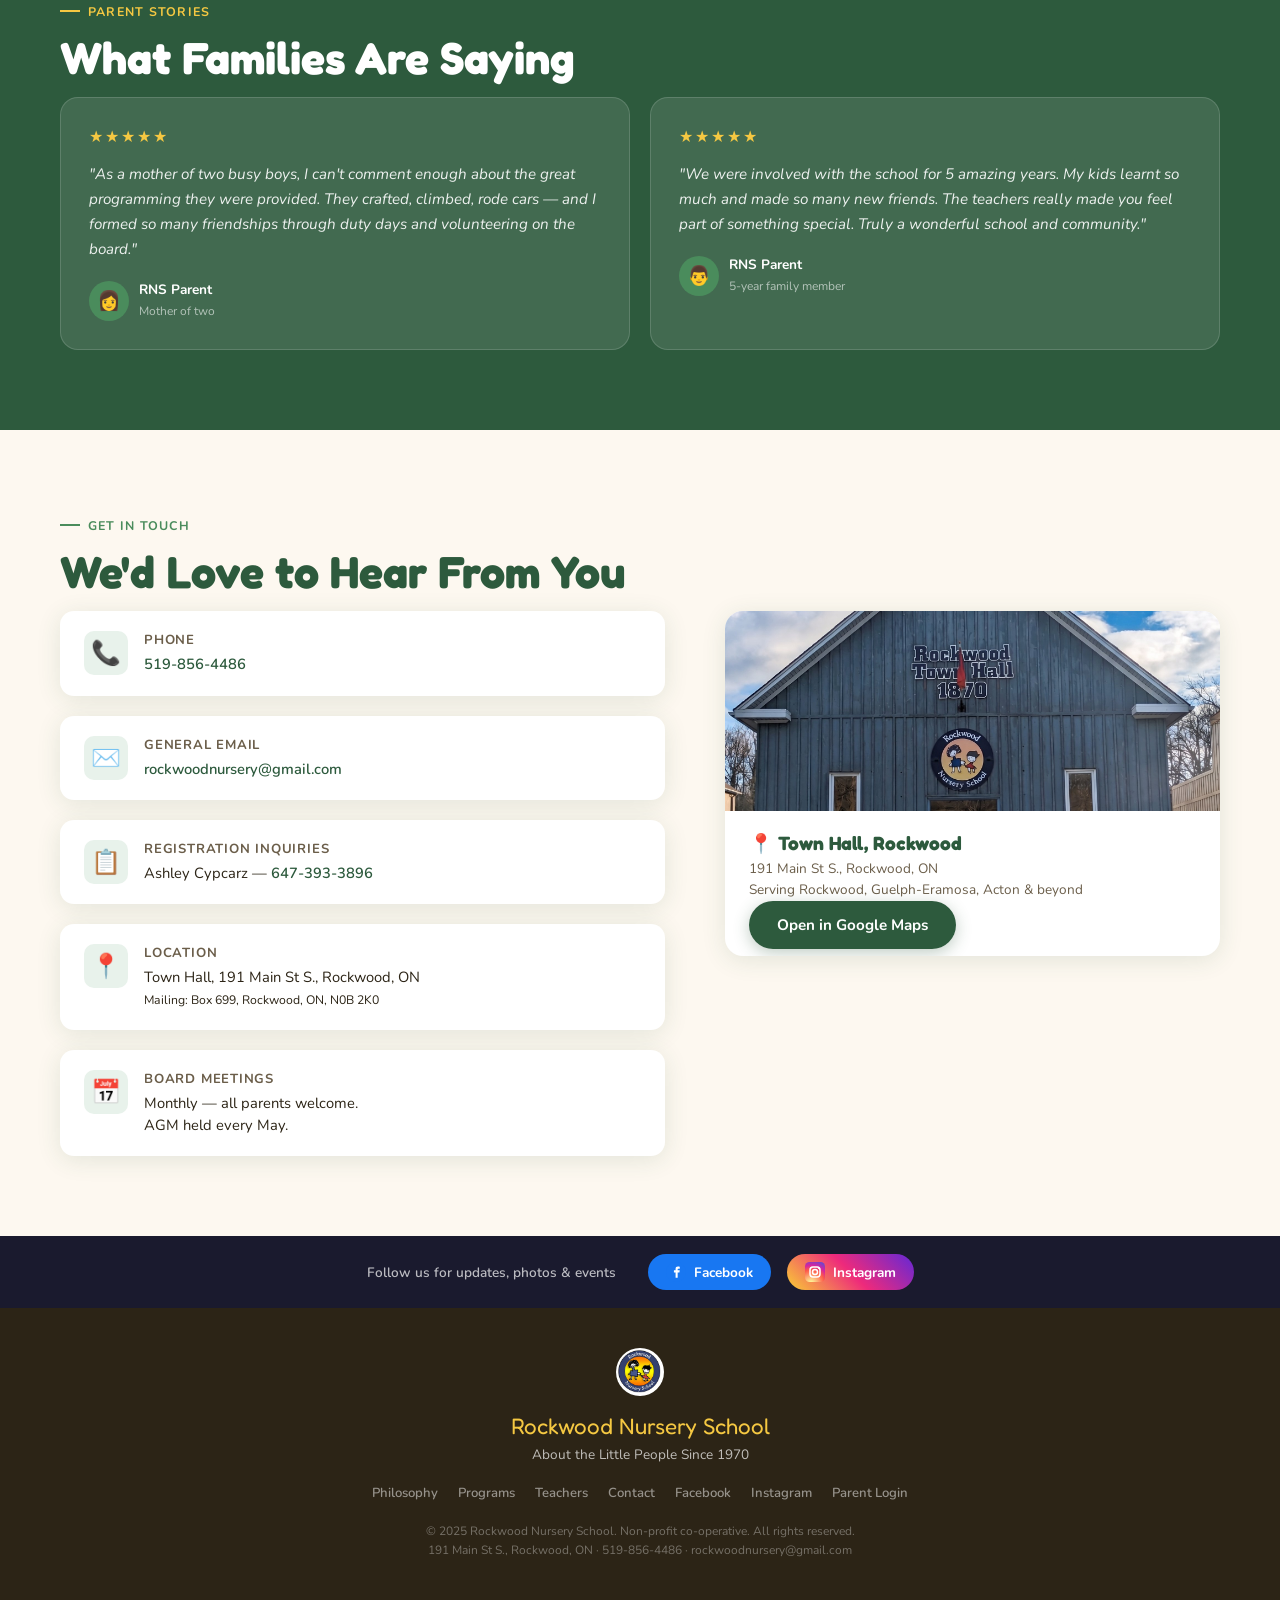
==== commit 344c9230: "update images of school exterior and frame" ====
--- a/index.html
+++ b/index.html
@@ -49,7 +49,7 @@
   }
   .exterior-img img {
     width: 100%; height: 100%;
-    object-fit: cover; object-position: center 70%;
+    object-fit: cover; object-position: center 42%;
     display: block;
   }
   .exterior-content {
@@ -409,7 +409,7 @@
     </div>
     <div class="contact-map-block">
       <div class="map-image">
-        <img src="images/school-exterior.png" alt="Rockwood Town Hall">
+        <img src="images/school-exterior.png" alt="Rockwood Town Hall" style="object-position: center 38%;">
       </div>
       <div class="map-info">
         <h3>📍 Town Hall, Rockwood</h3>
--- a/style.css
+++ b/style.css
@@ -290,7 +290,7 @@
 .contact-item a { color: var(--green); text-decoration: none; font-weight: 600; }
 .contact-map-block { background: white; border-radius: var(--radius); overflow: hidden; box-shadow: var(--shadow); }
 .map-image { height: 200px; overflow: hidden; }
-.map-image img { width: 100%; height: 100%; object-fit: cover; }
+.map-image img { width: 100%; height: 100%; object-fit: cover; display: block; }
 .map-info { padding: 20px 24px; }
 .map-info h3 { font-family: 'Fredoka One', cursive; color: var(--green); font-size: 1.2rem; margin-bottom: 4px; }
 .map-info p { font-size: 0.85rem; color: var(--text-light); margin-bottom: 14px; line-height: 1.5; }
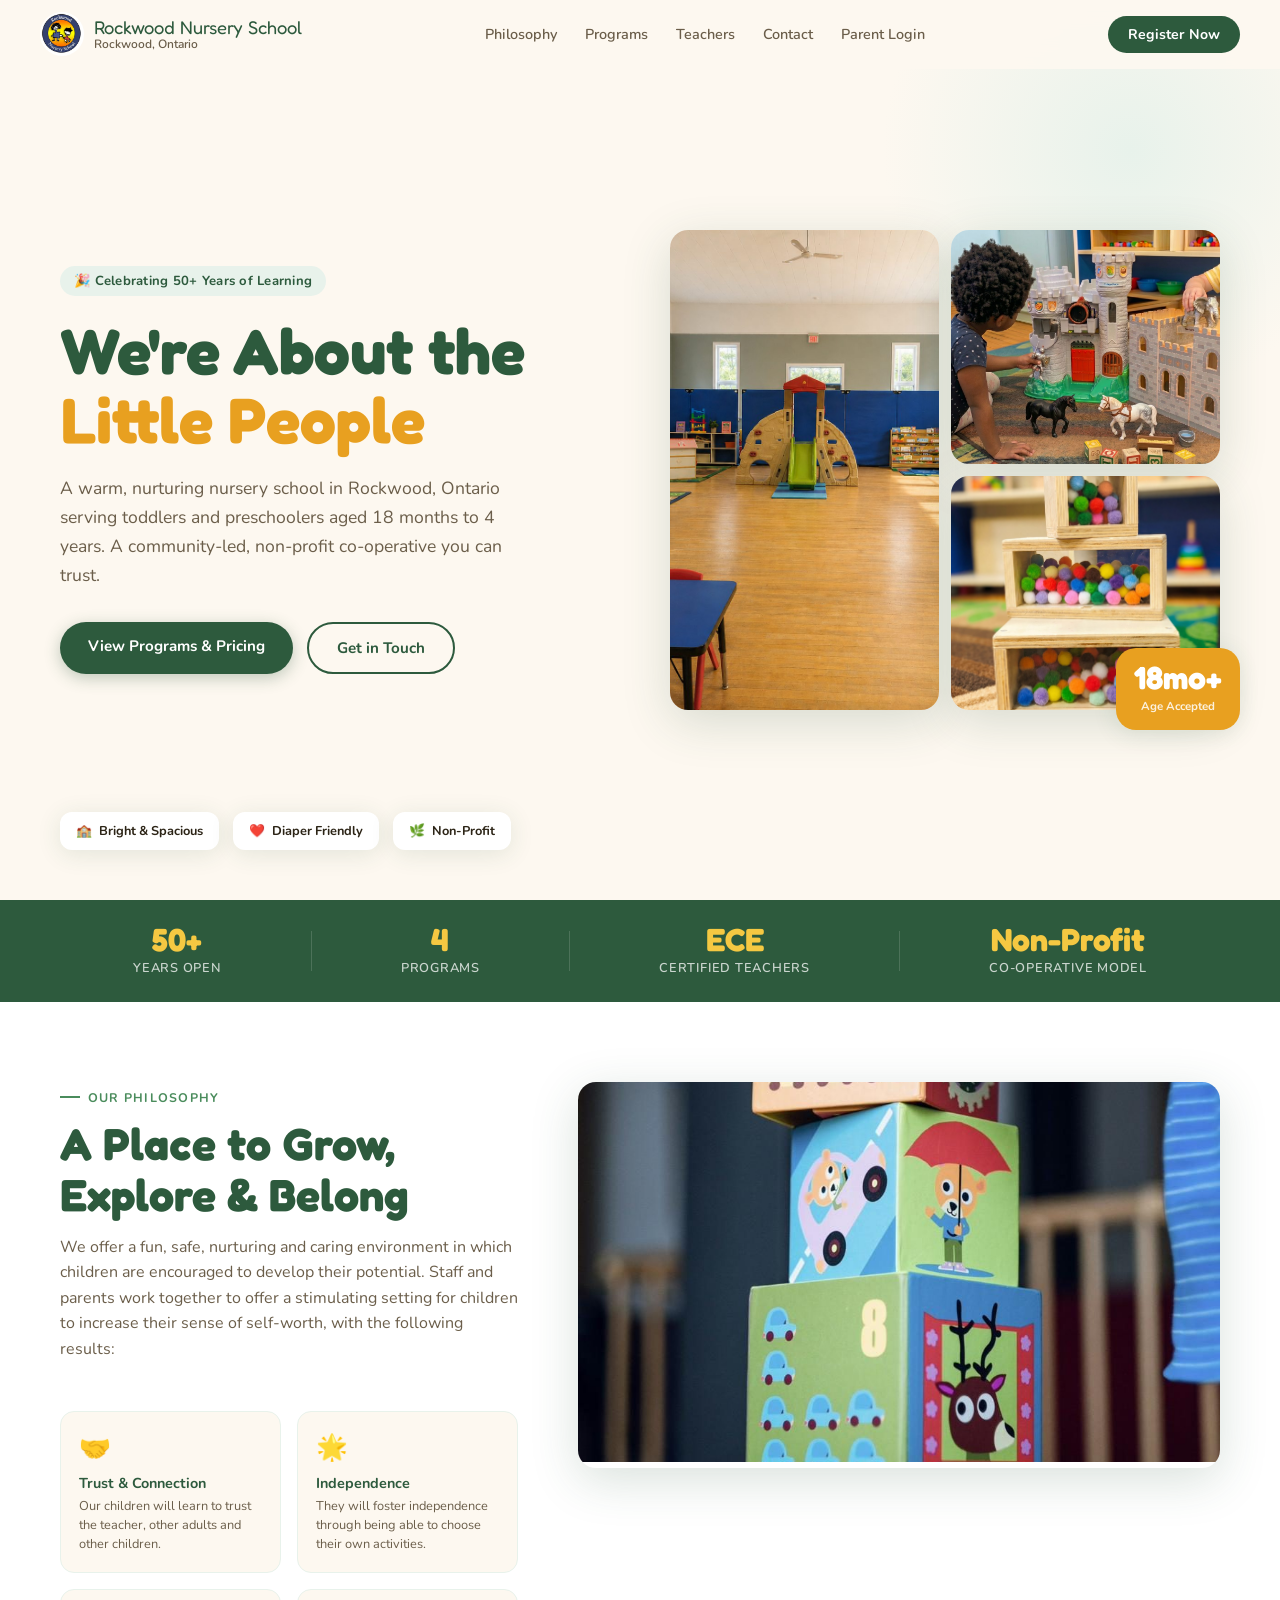
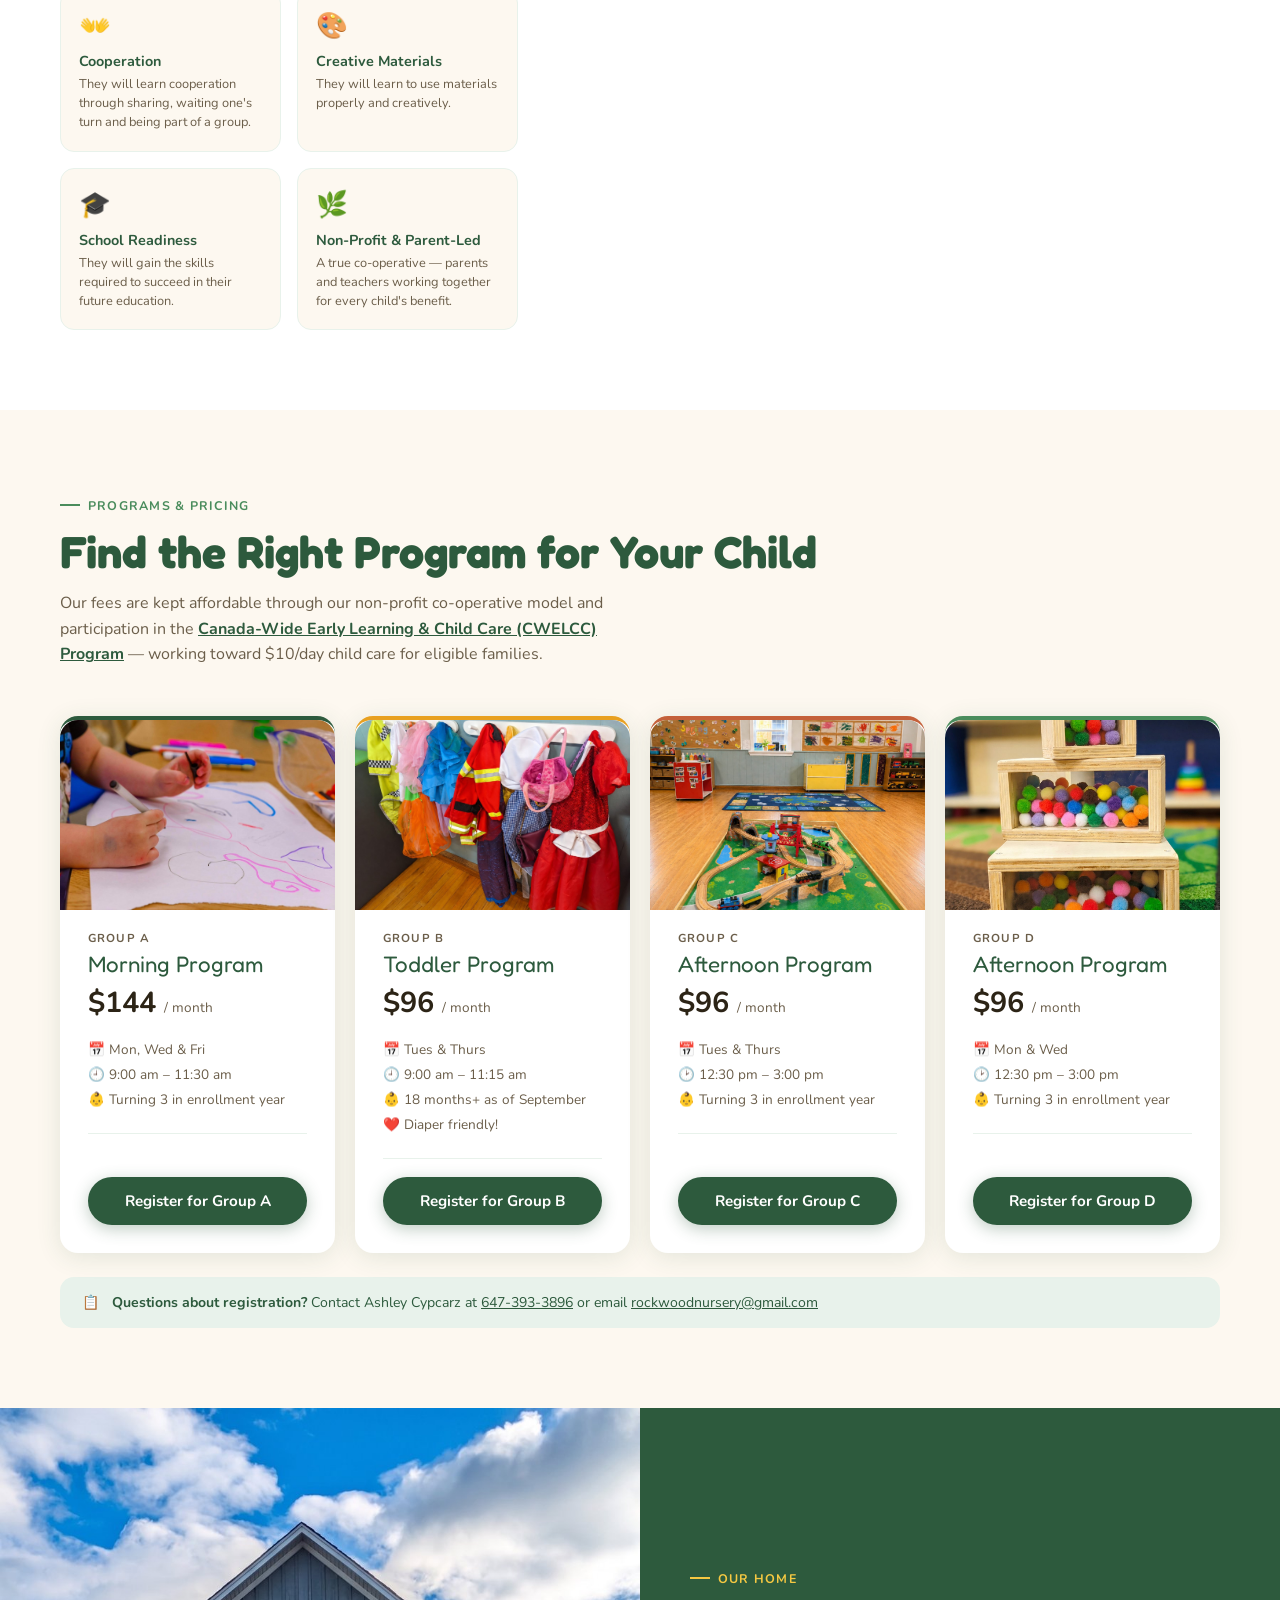
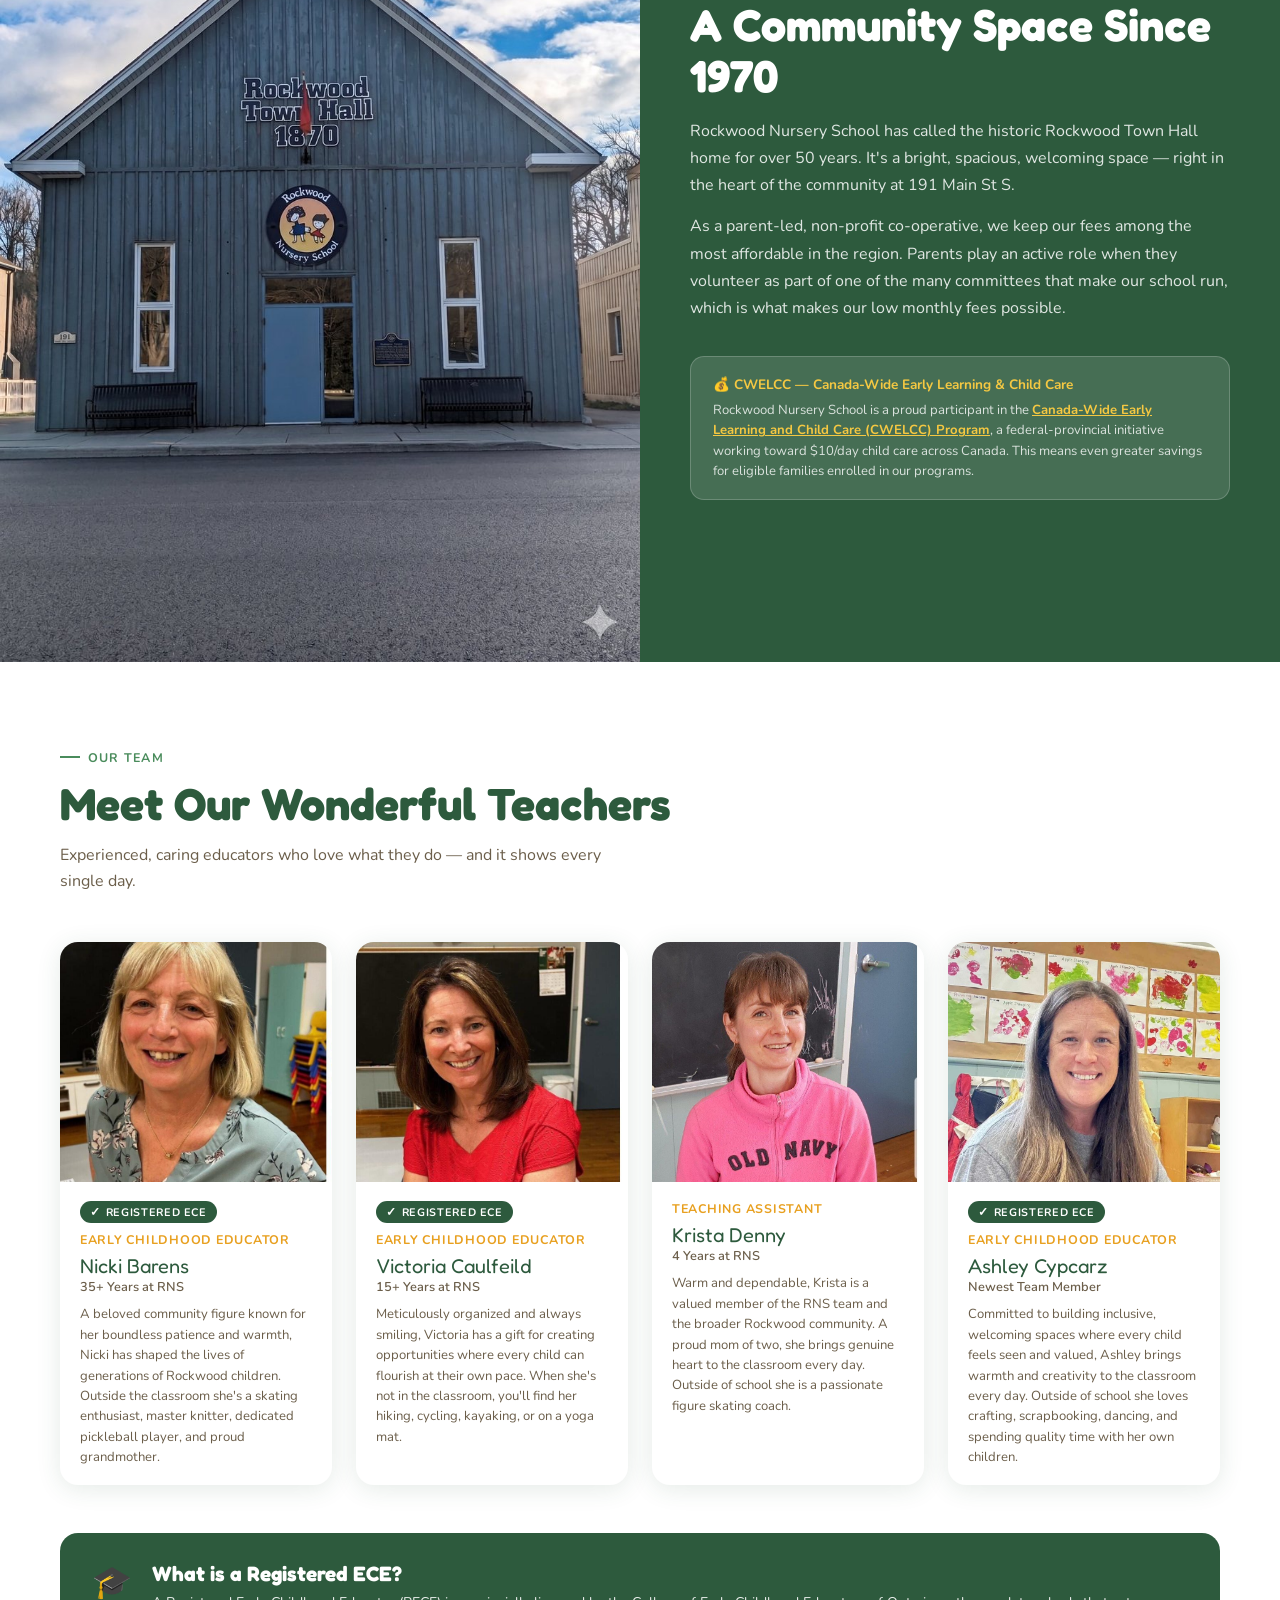
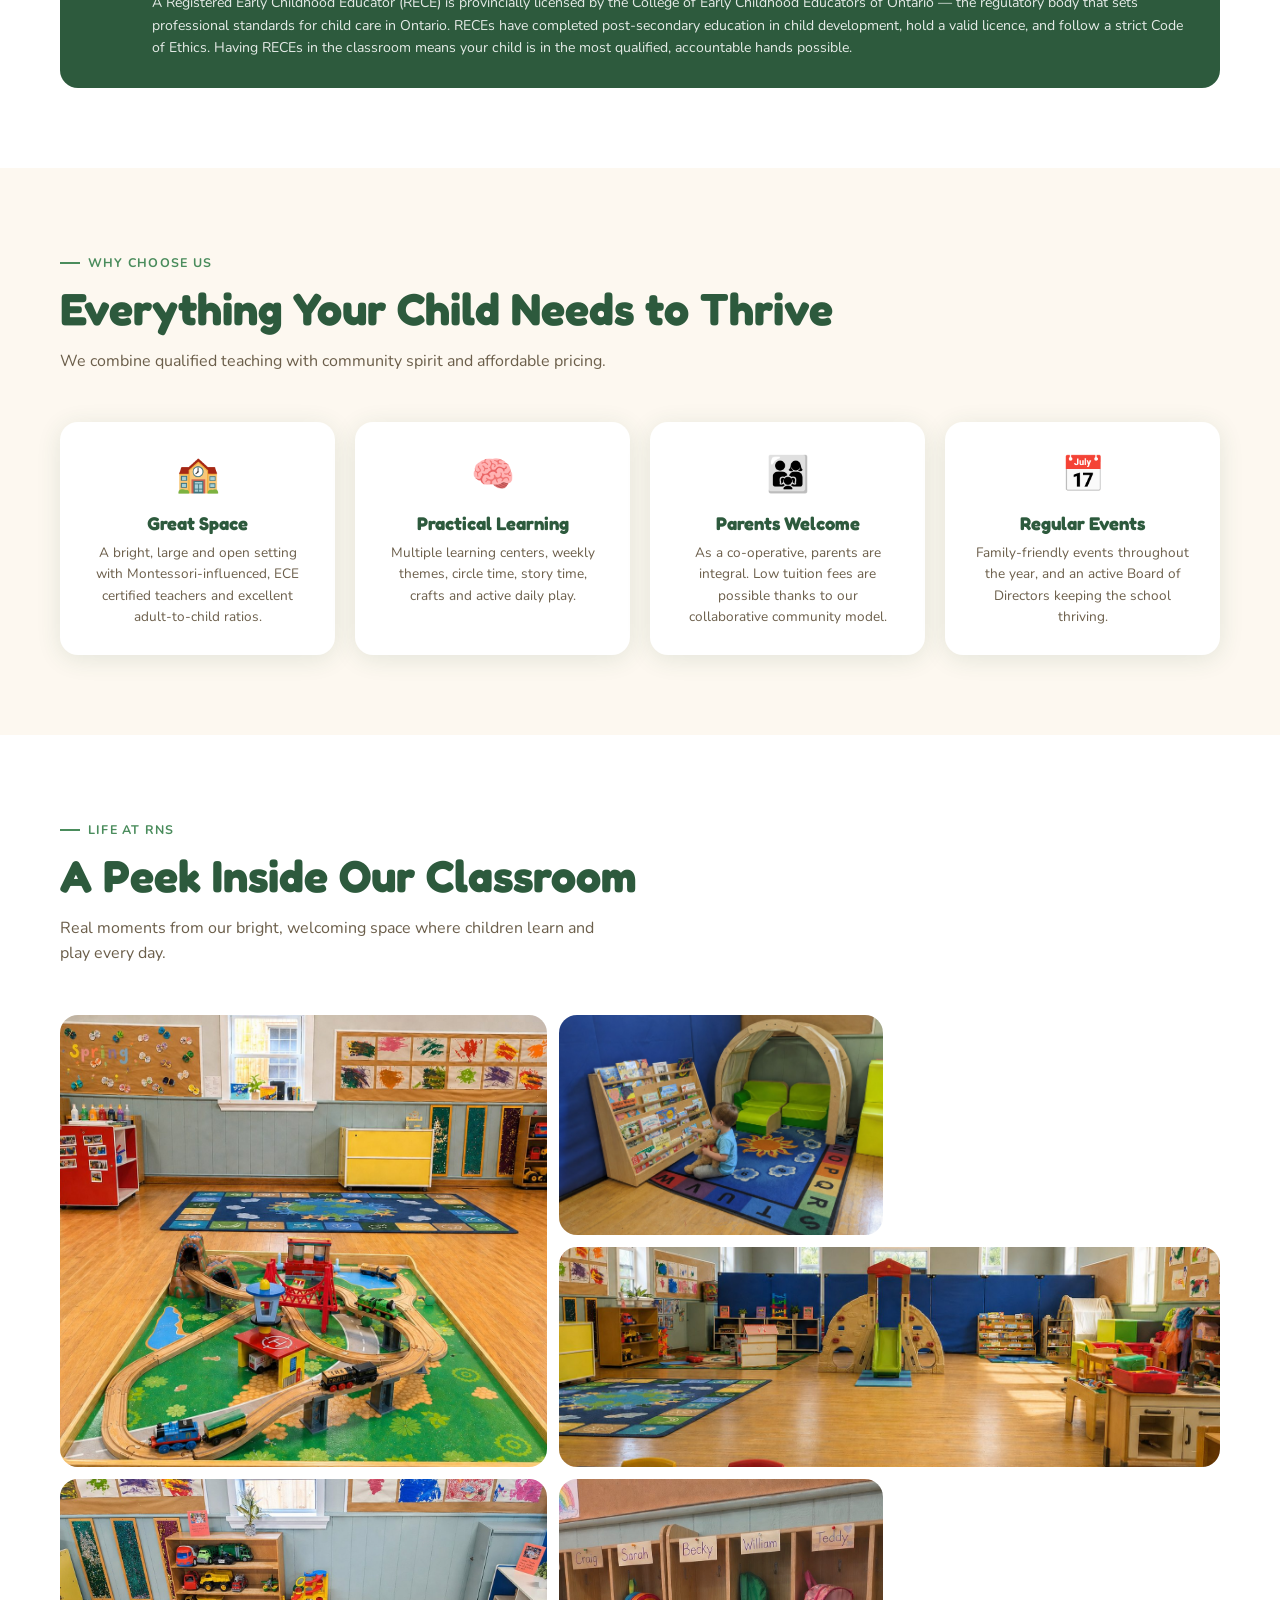
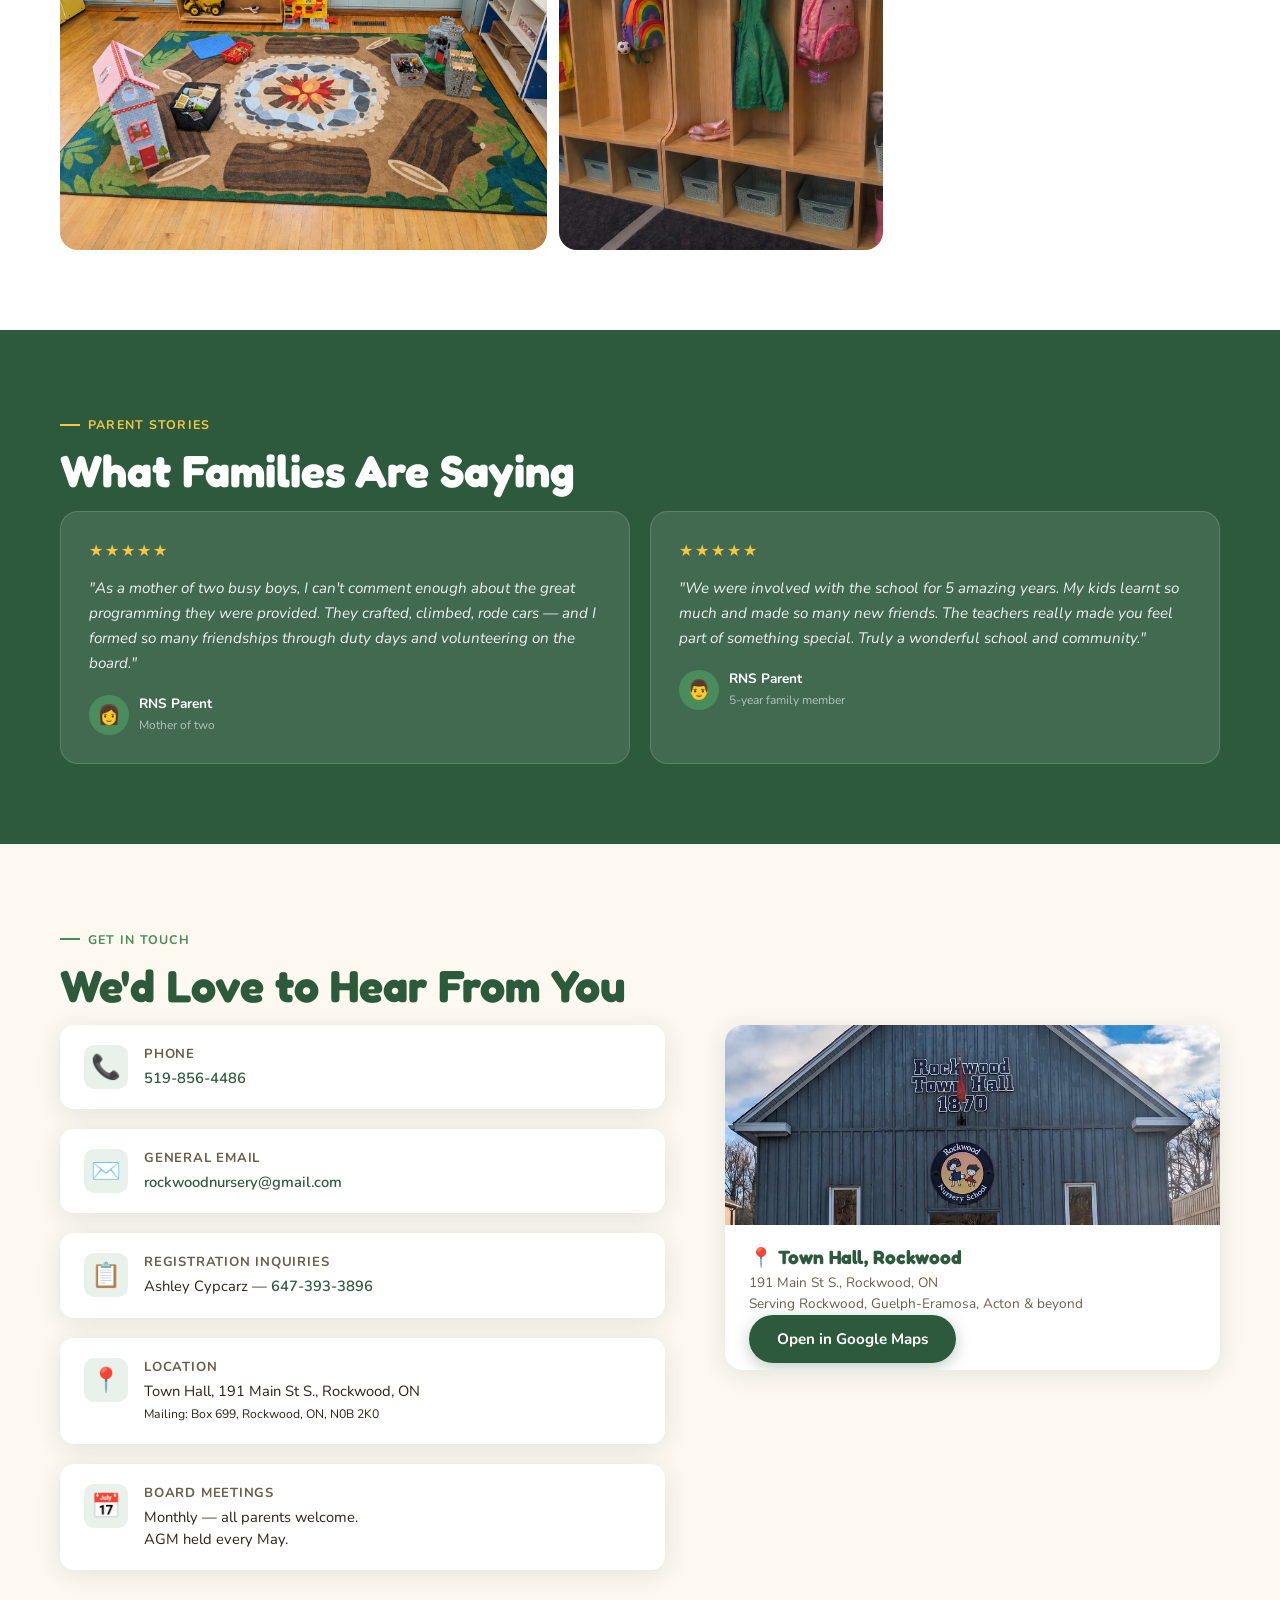
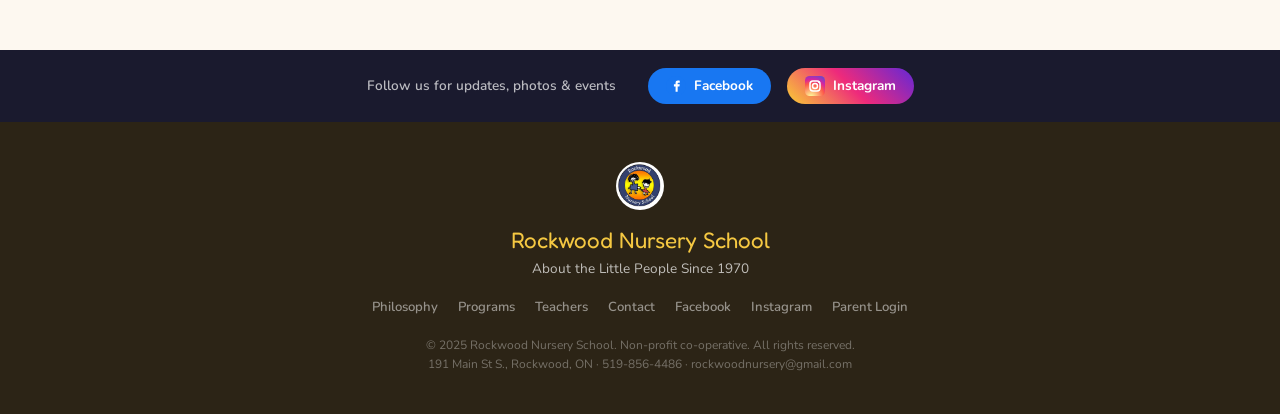
==== commit c530543b: "Added new images - Launched Parent Portal" ====
--- a/index.html
+++ b/index.html
@@ -24,7 +24,7 @@
   .program-img {
     width: calc(100% + 56px);
     margin: -28px -28px 20px -28px;
-    height: 160px;
+    height: 190px;
     overflow: hidden;
     border-radius: var(--radius) var(--radius) 0 0;
   }
@@ -33,6 +33,7 @@
     object-fit: cover; object-position: center;
     transition: transform 0.4s;
   }
+  .program-img img.crop-top { object-position: center top; }
   .program-card:hover .program-img img { transform: scale(1.04); }
 
   /* School exterior section */
@@ -93,7 +94,7 @@
     <li><a href="#programs">Programs</a></li>
     <li><a href="#teachers">Teachers</a></li>
     <li><a href="#contact">Contact</a></li>
-    <li><a href="https://www.rockwoodnurseryschool.ca/parent-login" target="_blank">Parent Login</a></li>
+    <li><a href="parent-portal/index.html" target="_blank">Parent Login</a></li>
   </ul>
   <a href="https://www.rockwoodnurseryschool.ca/s/RNS-Registration-Form-2026_2027-2jtw.pdf" class="nav-cta">Register Now</a>
   <div class="nav-hamburger" id="hamburger" onclick="toggleMenu()">
@@ -107,7 +108,7 @@
   <a href="#teachers" onclick="closeMenu()">Teachers</a>
   <a href="#contact" onclick="closeMenu()">Contact</a>
   <a href="https://www.rockwoodnurseryschool.ca/s/RNS-Registration-Form-2026_2027-2jtw.pdf" class="mobile-register" onclick="closeMenu()">Register Now</a>
-  <a href="https://www.rockwoodnurseryschool.ca/parent-login" onclick="closeMenu()">Parent Login</a>
+  <a href="parent-portal/index.html" onclick="closeMenu()">Parent Login</a>
 </div>
 
 <!-- HERO -->
@@ -123,13 +124,13 @@
   </div>
   <div class="hero-right">
     <div class="hero-img tall">
-      <img src="images/classroom.jpg" alt="Rockwood Nursery School classroom">
+      <img src="images/gallery-largeroom.jpg" alt="Our bright, spacious classroom">
     </div>
     <div class="hero-img">
-      <img src="images/kids-1.jpg" alt="Children learning">
+      <img src="images/gallery-castle.jpg" alt="Children playing with castle">
     </div>
     <div class="hero-img">
-      <img src="images/kids-2.jpg" alt="Children playing">
+      <img src="images/gallery-pompoms.jpg" alt="Colourful sensory play materials">
     </div>
     <div class="hero-stat-bubble">
       <strong>18mo+</strong>
@@ -199,7 +200,7 @@
 
     <div class="program-card">
       <div class="program-img">
-        <img src="images/kids-2.jpg" alt="Toddler program children">
+        <img src="images/gallery-dressup.jpg" alt="Dress-up play area" style="object-position: center 30%;">
       </div>
       <div class="program-label">Group B</div>
       <div class="program-name">Toddler Program</div>
@@ -214,7 +215,7 @@
 
     <div class="program-card">
       <div class="program-img">
-        <img src="images/kids-3.jpg" alt="Afternoon program children">
+        <img src="images/gallery-traintable.jpg" alt="Train table play area">
       </div>
       <div class="program-label">Group C</div>
       <div class="program-name">Afternoon Program</div>
@@ -228,7 +229,7 @@
 
     <div class="program-card">
       <div class="program-img">
-        <img src="images/kids-4.jpg" alt="Afternoon program children">
+        <img src="images/gallery-pompoms.jpg" alt="Colourful sensory play materials">
       </div>
       <div class="program-label">Group D</div>
       <div class="program-name">Afternoon Program</div>
@@ -250,7 +251,7 @@
 <!-- SCHOOL EXTERIOR + AFFORDABLE / CWELCC -->
 <div class="exterior-section">
   <div class="exterior-img">
-    <img src="images/school-exterior.png" alt="Rockwood Town Hall — home of Rockwood Nursery School">
+    <img src="images/school-exterior.jpg" alt="Rockwood Town Hall — home of Rockwood Nursery School">
   </div>
   <div class="exterior-content">
     <div class="section-label">Our Home</div>
@@ -339,19 +340,19 @@
   <p class="section-sub">Real moments from our bright, welcoming space where children learn and play every day.</p>
   <div class="gallery-grid">
     <div class="gal-item tall">
-      <img src="images/kids-4.jpg" alt="Children at Rockwood Nursery School">
+      <img src="images/gallery-traintable.jpg" alt="Train table play area">
     </div>
     <div class="gal-item">
-      <img src="images/fieldtrip.jpg" alt="Field trip">
+      <img src="images/gallery-reading.jpg" alt="Reading centre with cozy book nook">
+    </div>
+    <div class="gal-item gal-item--large">
+      <img src="images/gallery-largeroom.jpg" alt="Our bright, spacious classroom">
     </div>
     <div class="gal-item">
-      <img src="images/kids-3.jpg" alt="Classroom activity">
+      <img src="images/gallery-campfire.jpg" alt="Campfire carpet play area with trucks and castle">
     </div>
     <div class="gal-item">
-      <img src="images/kids-2.jpg" alt="Learning and play">
-    </div>
-    <div class="gal-item">
-      <img src="images/kids-1.jpg" alt="Children exploring">
+      <img src="images/gallery-cubbies.jpg" alt="Personalised cubbies for every child">
     </div>
   </div>
 </section>
@@ -409,7 +410,7 @@
     </div>
     <div class="contact-map-block">
       <div class="map-image">
-        <img src="images/school-exterior.png" alt="Rockwood Town Hall" style="object-position: center 38%;">
+        <img src="images/school-exterior.jpg" alt="Rockwood Town Hall" style="object-position: center 38%;">
       </div>
       <div class="map-info">
         <h3>📍 Town Hall, Rockwood</h3>
@@ -446,7 +447,7 @@
     <a href="#contact">Contact</a>
     <a href="https://www.facebook.com/rockwoodnurseryschool" target="_blank">Facebook</a>
     <a href="https://www.instagram.com/rockwoodnurseryschool/" target="_blank">Instagram</a>
-    <a href="https://www.rockwoodnurseryschool.ca/parent-login" target="_blank">Parent Login</a>
+    <a href="parent-portal/index.html" target="_blank">Parent Login</a>
   </div>
   <p class="footer-copy">© 2025 Rockwood Nursery School. Non-profit co-operative. All rights reserved.<br>191 Main St S., Rockwood, ON · 519-856-4486 · rockwoodnursery@gmail.com</p>
 </footer>
--- a/style.css
+++ b/style.css
@@ -250,7 +250,7 @@
 #gallery { background: white; }
 .gallery-grid {
   display: grid;
-  grid-template-columns: 2fr 1fr 1fr;
+  grid-template-columns: 1.5fr 1fr 1fr;
   grid-template-rows: 220px 220px;
   gap: 12px;
 }
@@ -258,6 +258,7 @@
 .gal-item img { width: 100%; height: 100%; object-fit: cover; transition: transform 0.4s; }
 .gal-item:hover img { transform: scale(1.04); }
 .gal-item.tall { grid-row: span 2; }
+.gal-item--large { grid-column: span 2; }
 
 /* ── TESTIMONIALS ── */
 #testimonials { background: var(--green); }
@@ -362,5 +363,6 @@
   .testimonials-grid { grid-template-columns: 1fr; }
   .gallery-grid { grid-template-columns: 1fr 1fr; grid-template-rows: auto; }
   .gal-item.tall { grid-row: span 1; }
+  .gal-item--large { grid-column: span 2; }
   .fb-strip, footer { padding-left: 24px; padding-right: 24px; }
 }
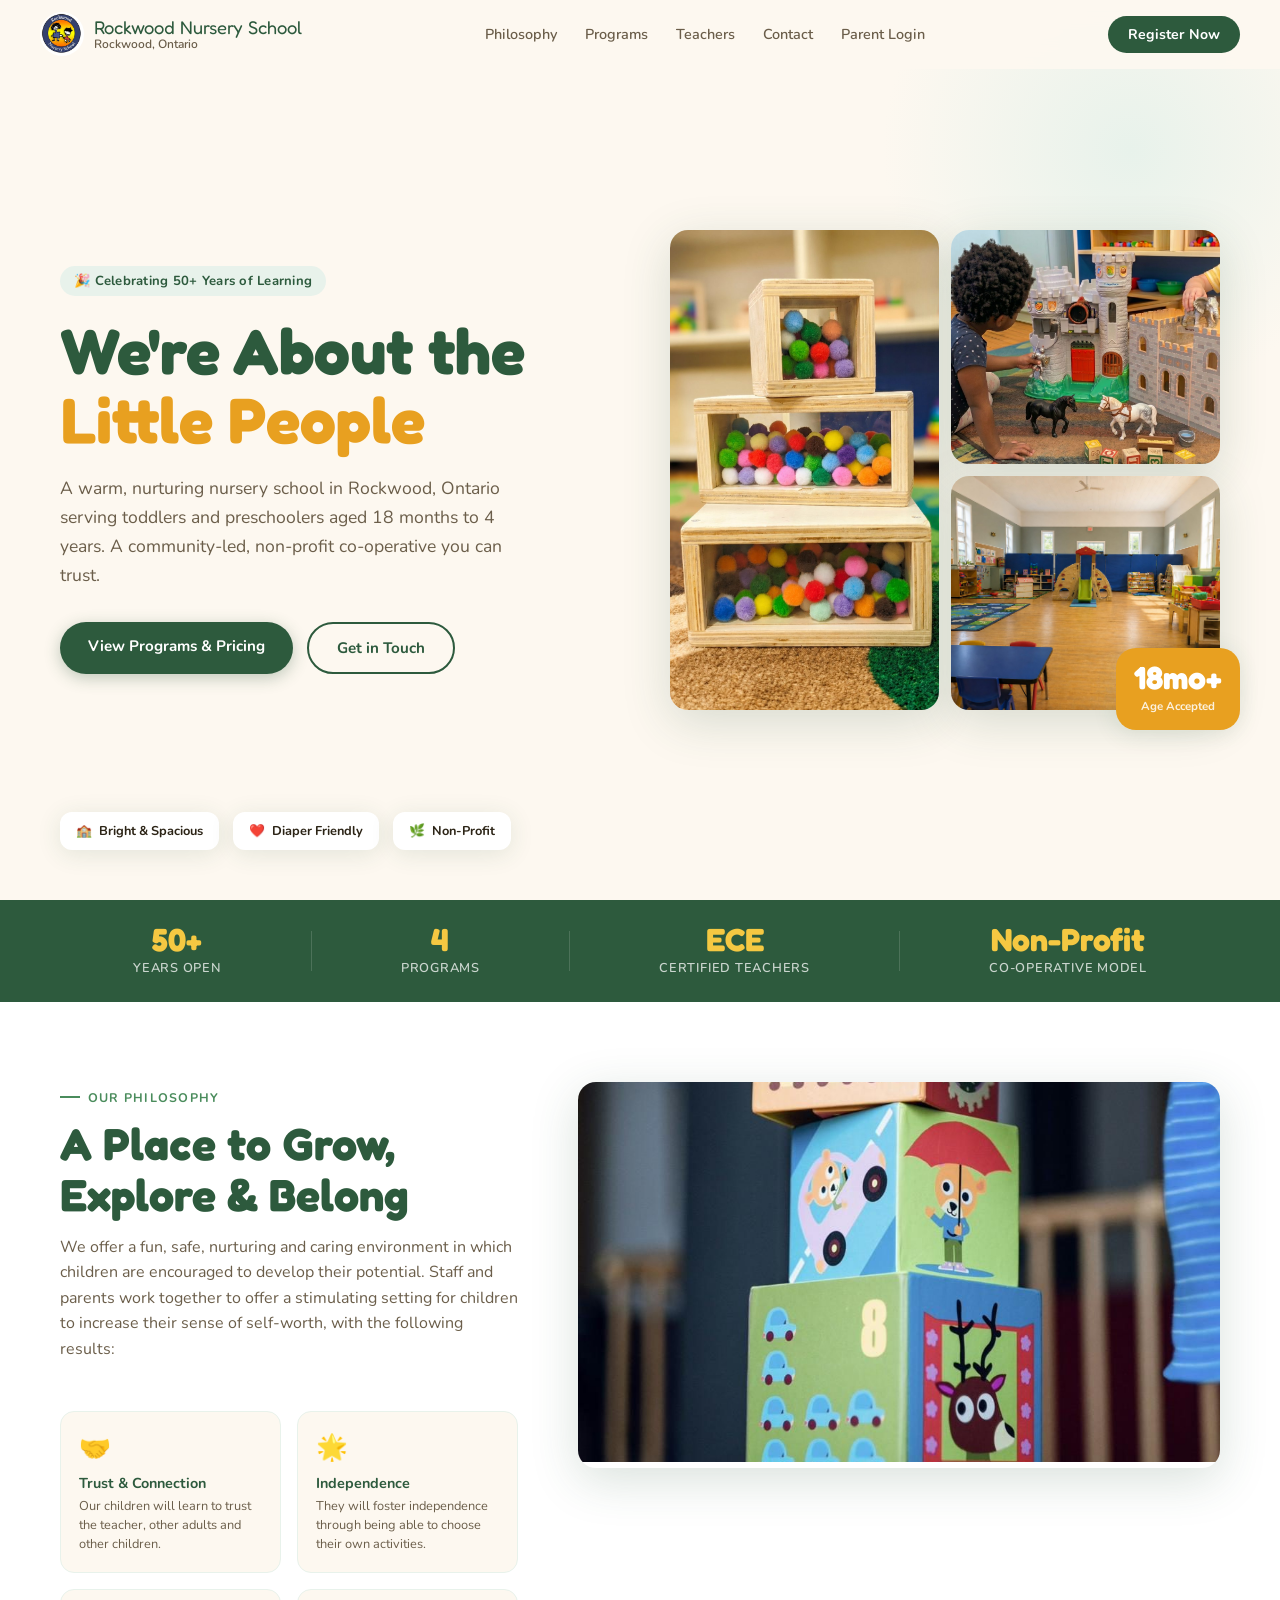
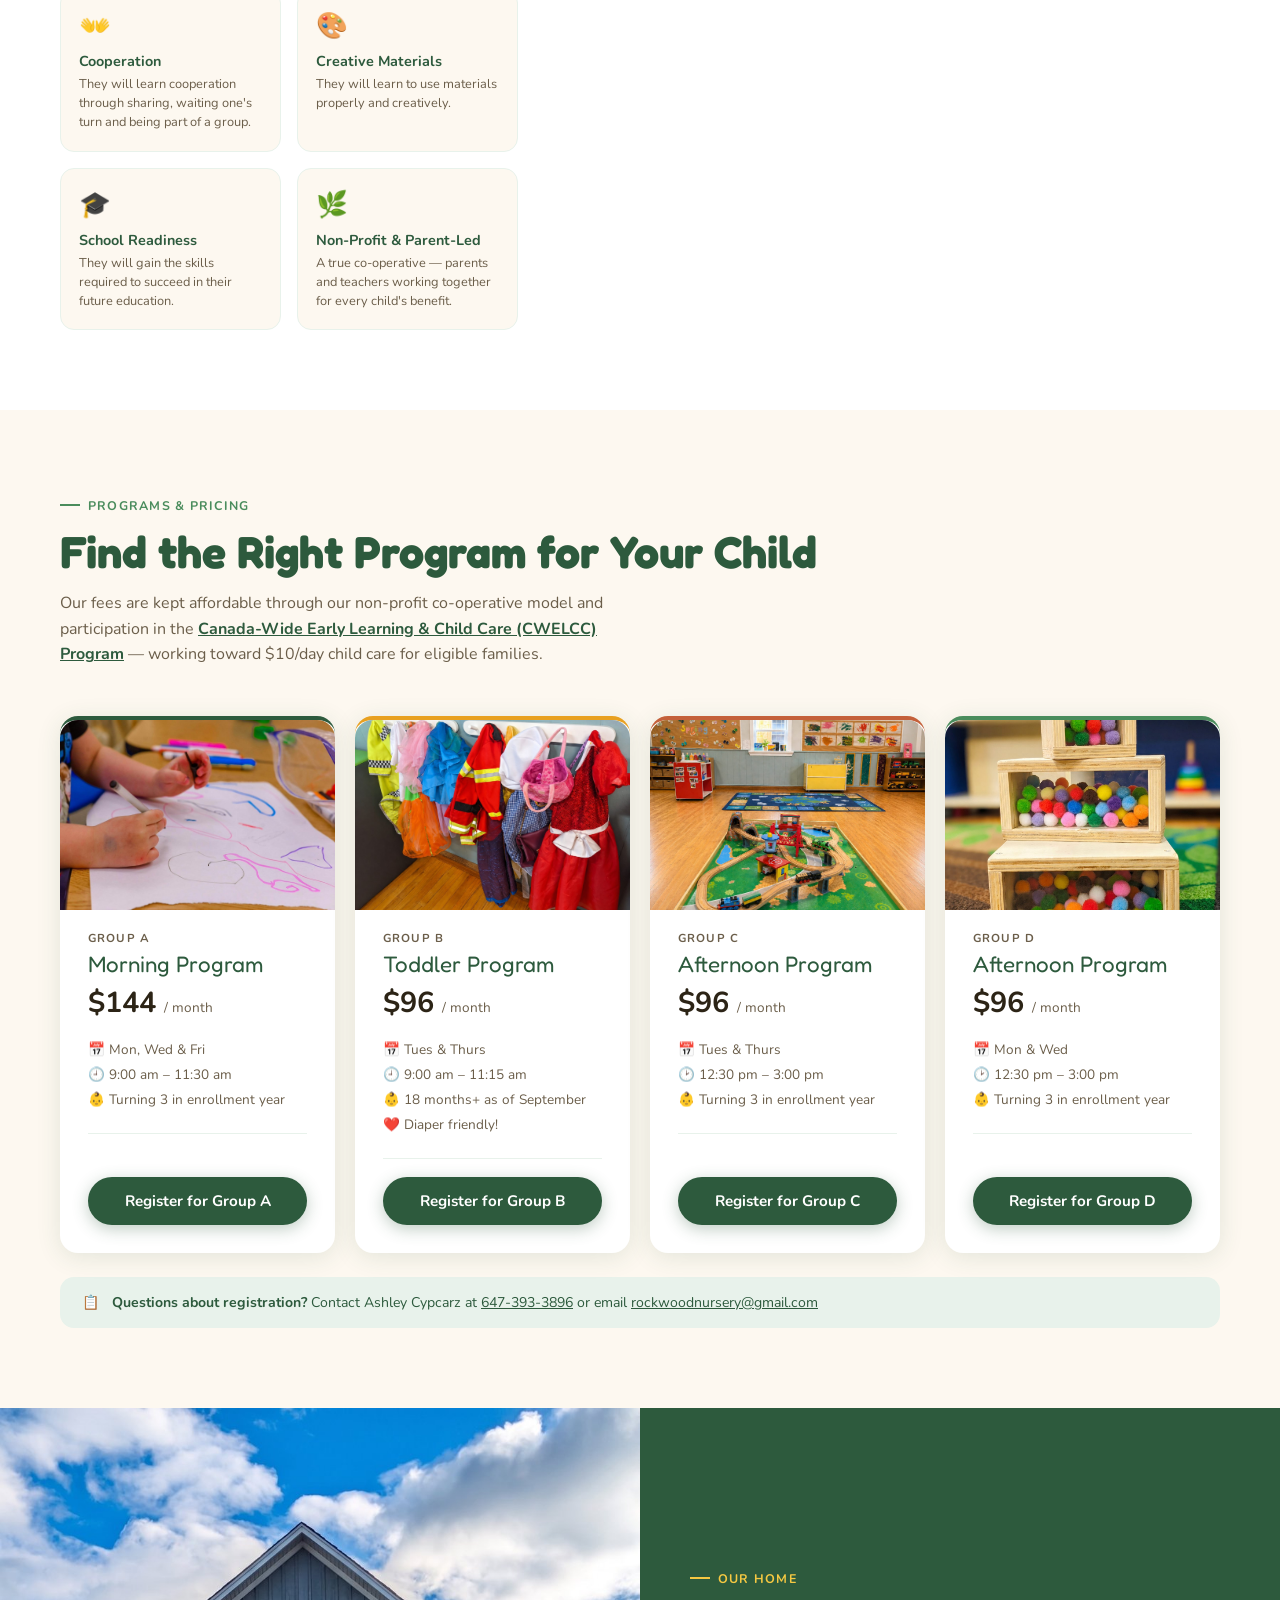
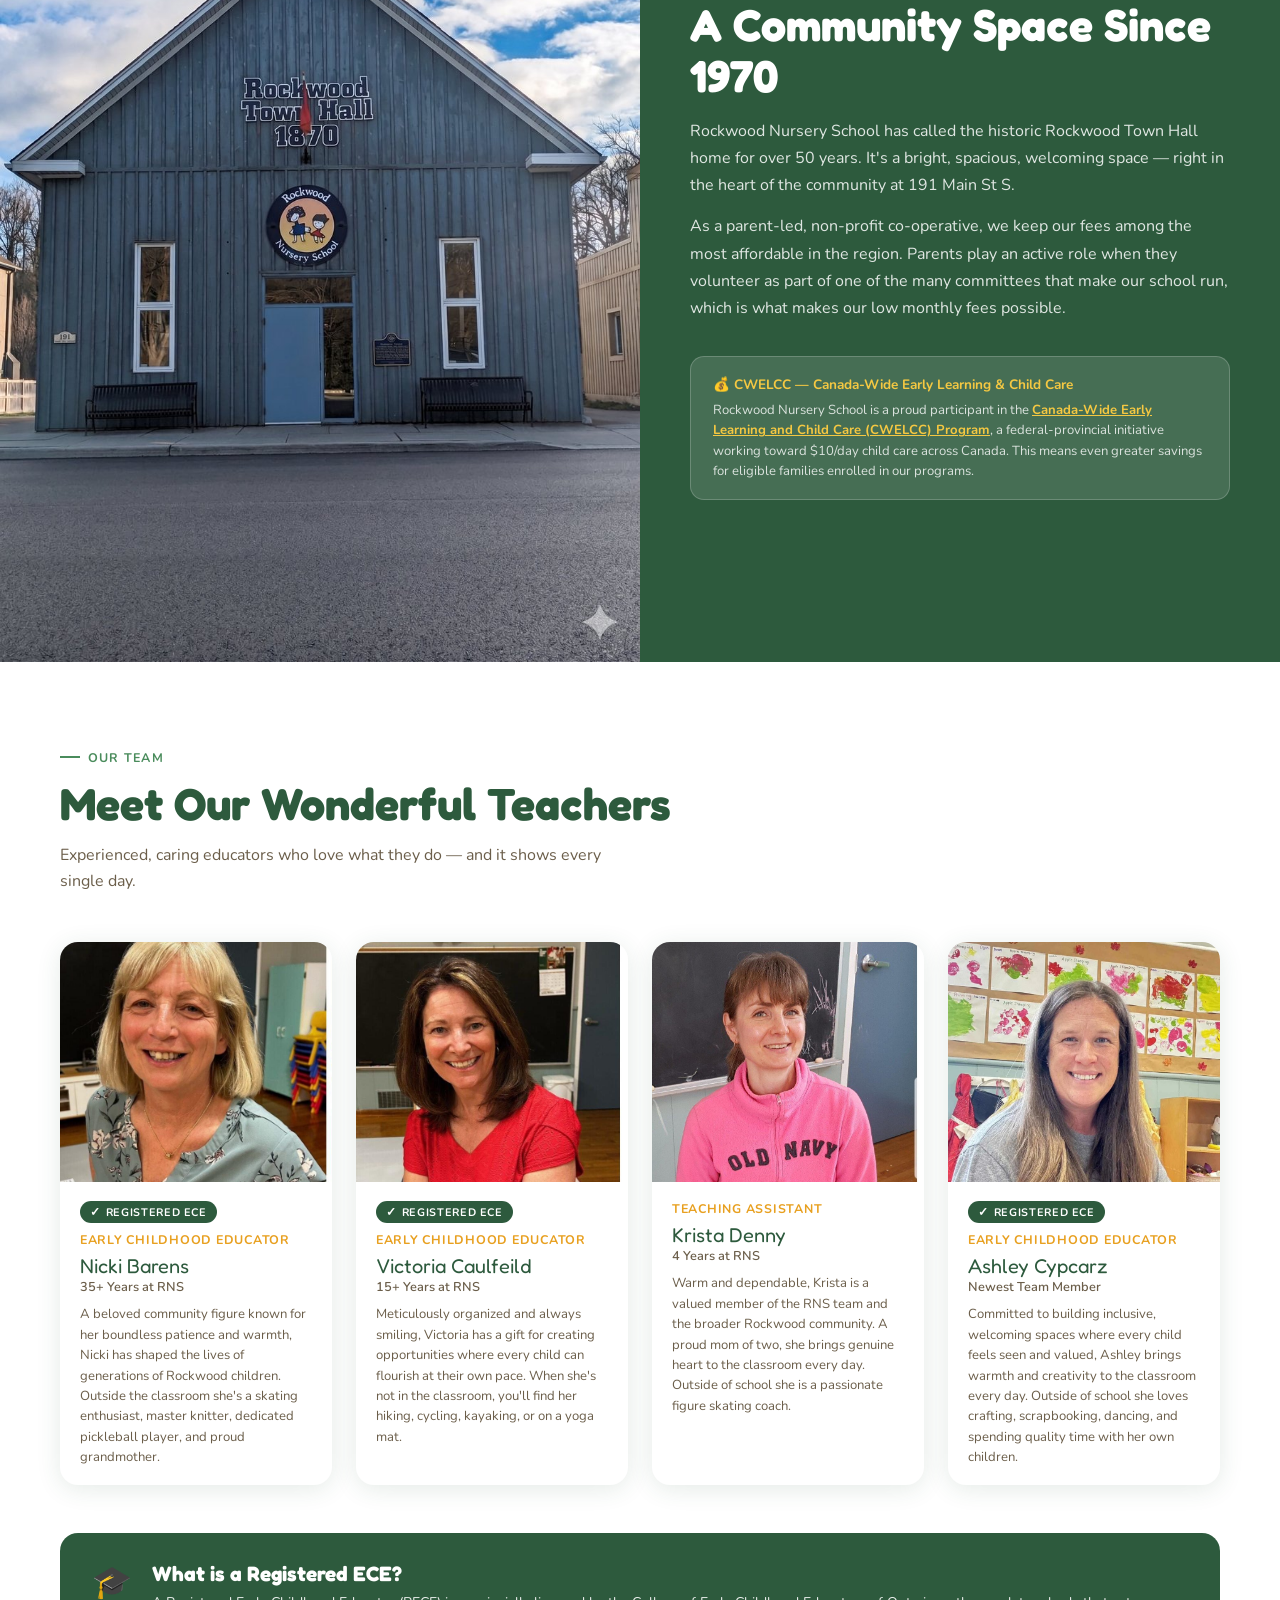
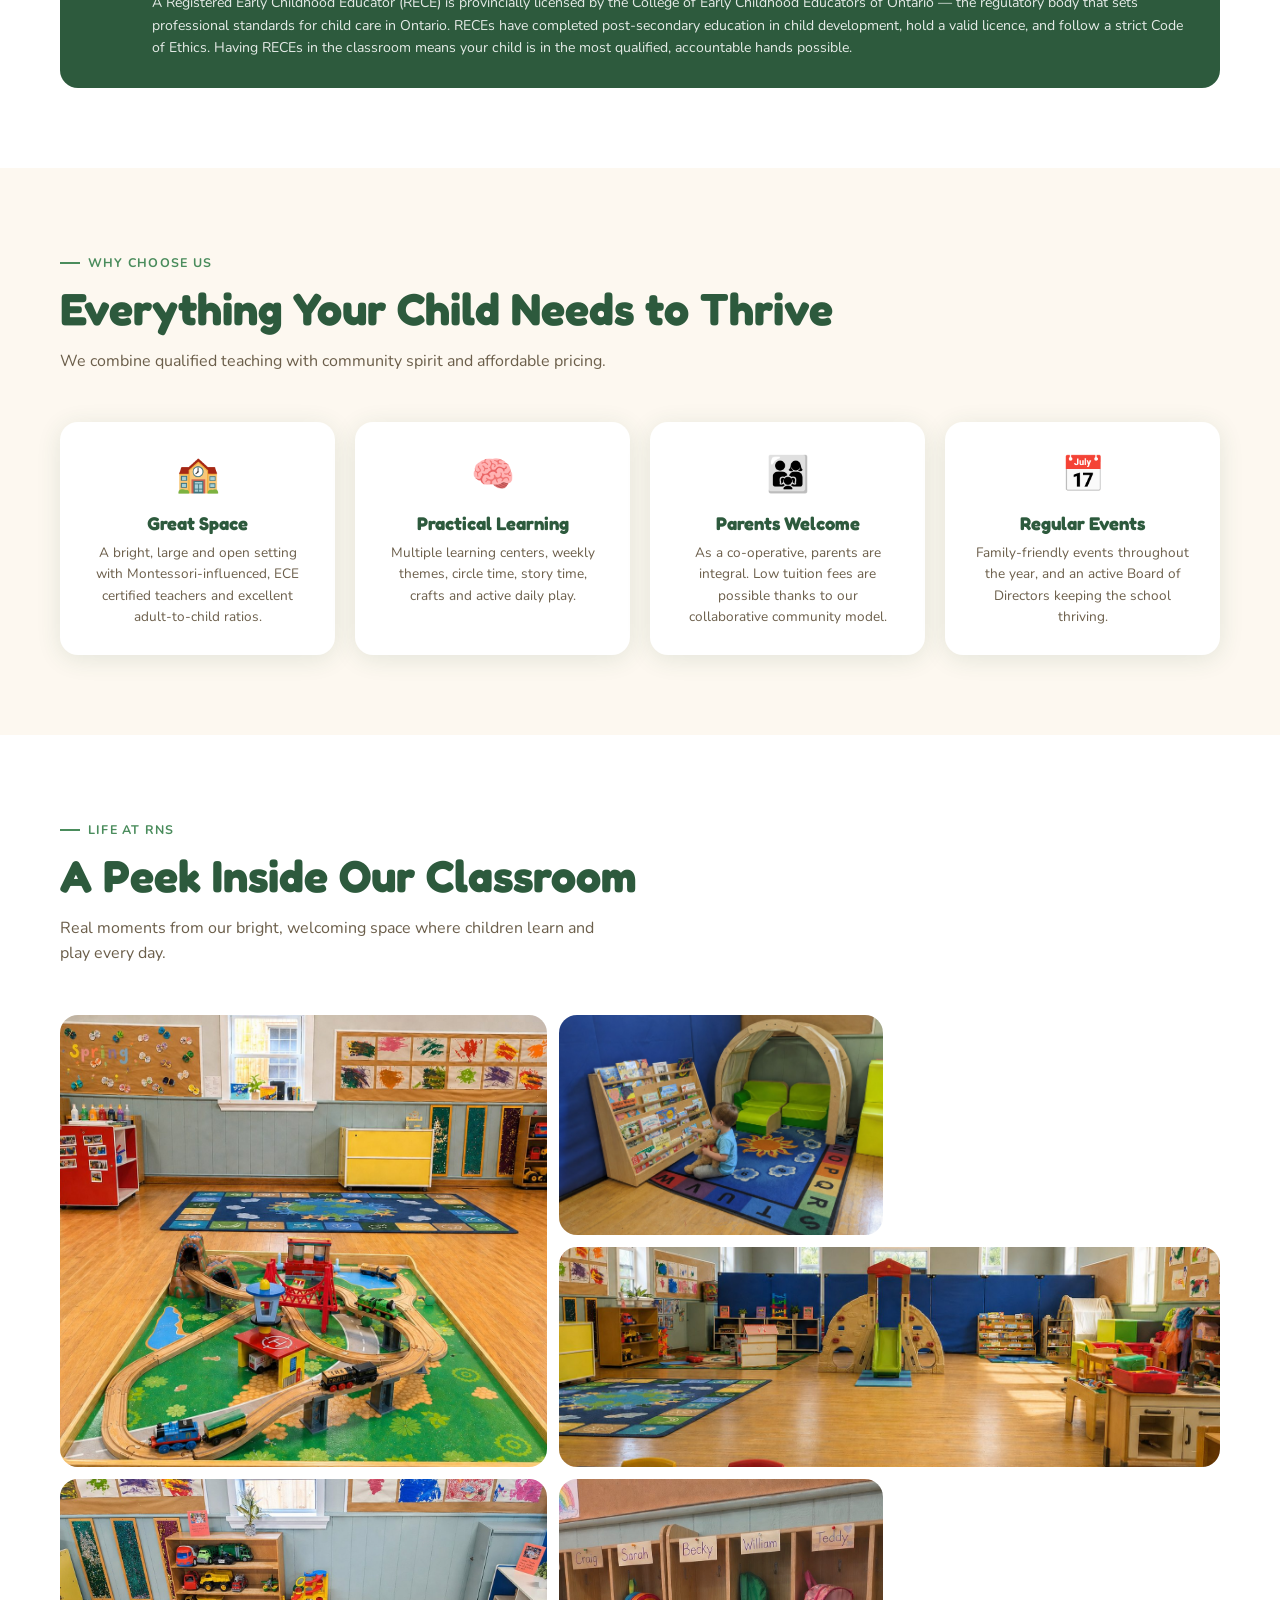
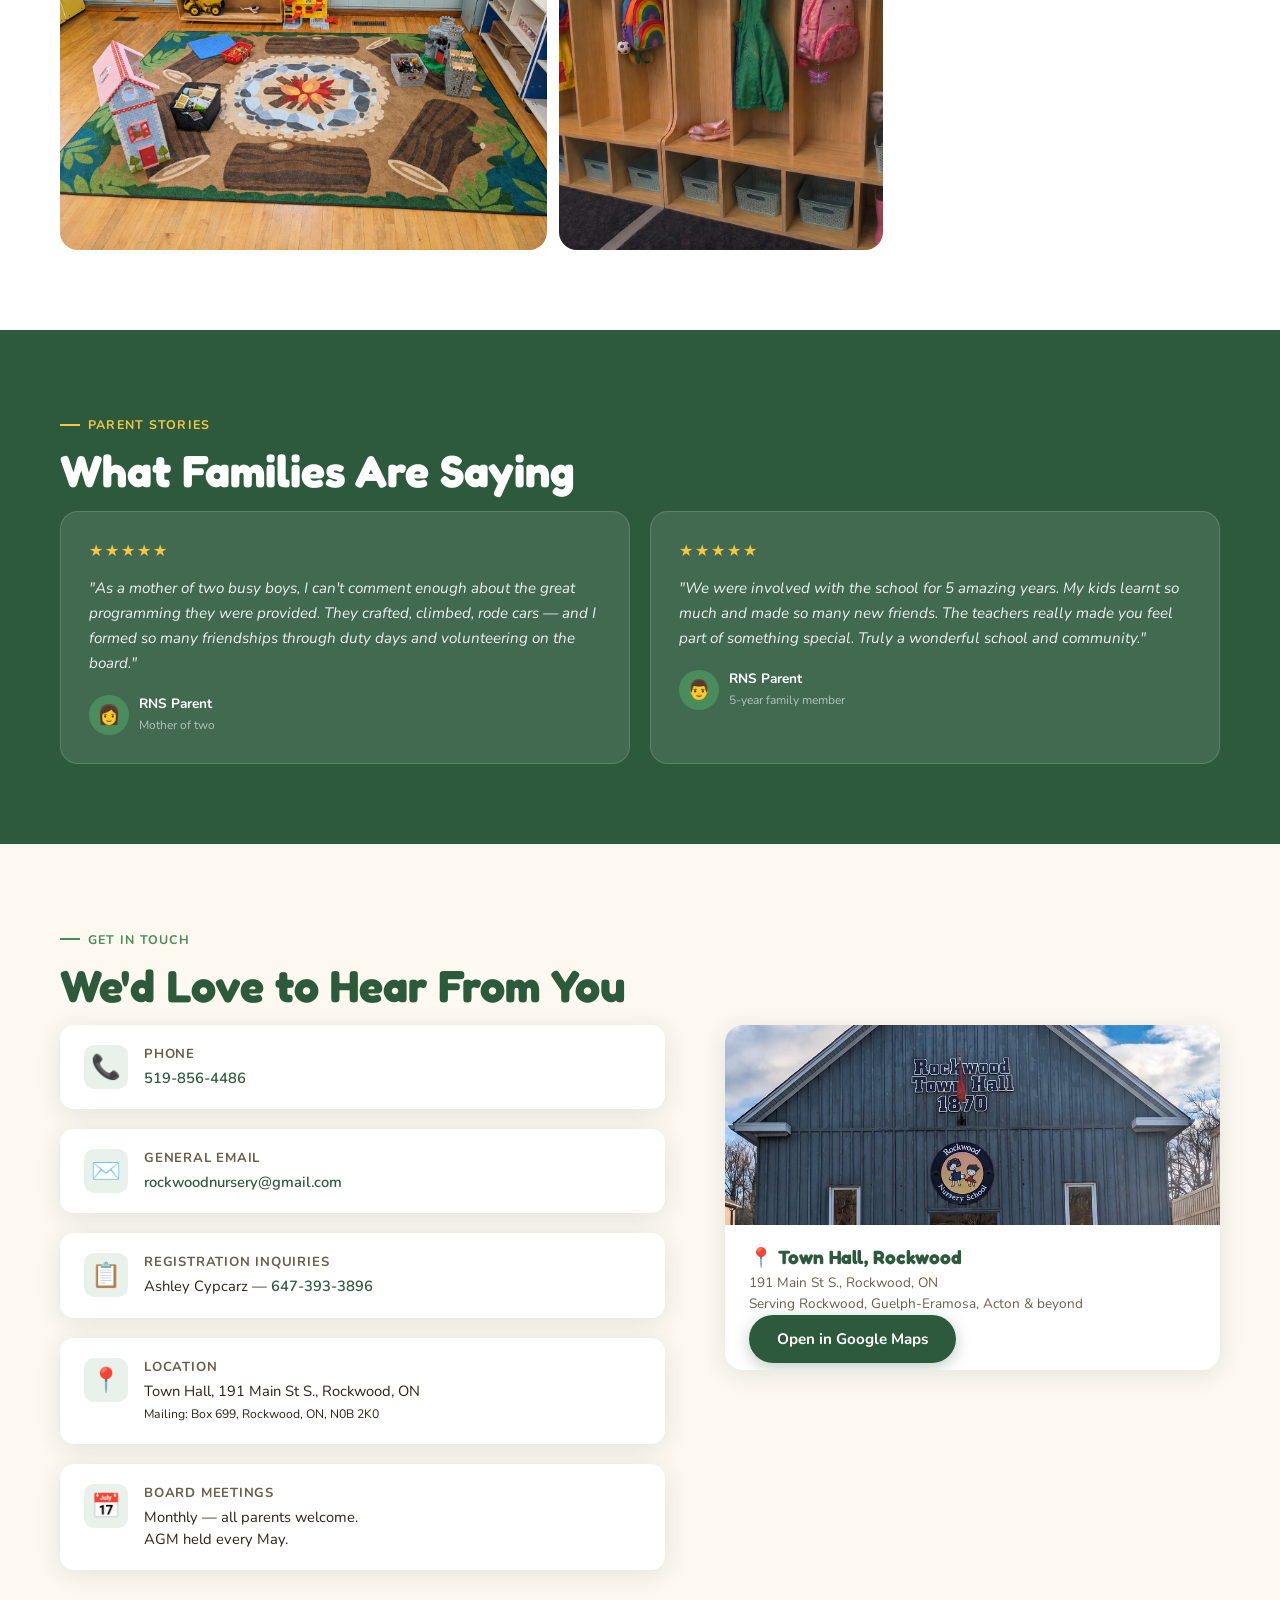
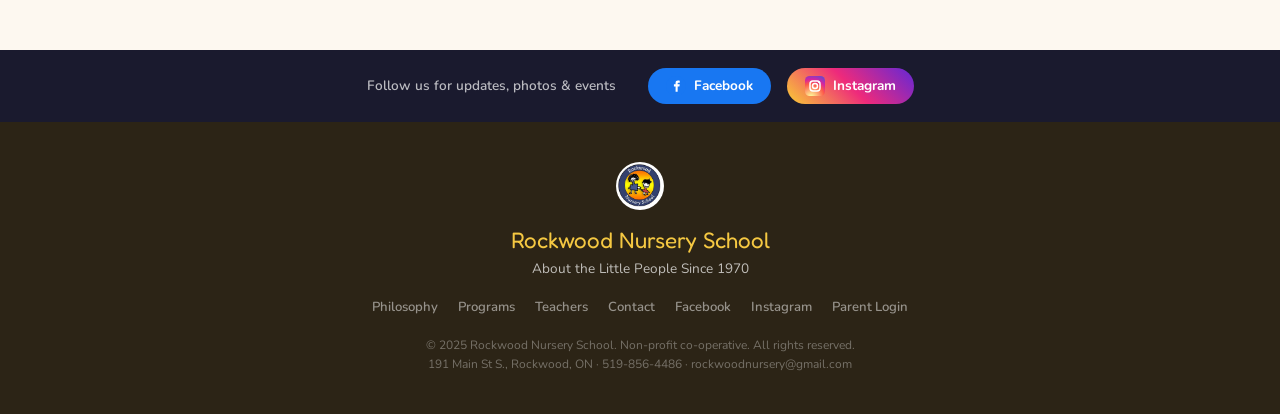
==== commit c5fa4e4b: "Move images at top of page" ====
--- a/index.html
+++ b/index.html
@@ -124,13 +124,13 @@
   </div>
   <div class="hero-right">
     <div class="hero-img tall">
-      <img src="images/gallery-largeroom.jpg" alt="Our bright, spacious classroom">
+      <img src="images/gallery-pompoms.jpg" alt="Colourful sensory play materials">
     </div>
     <div class="hero-img">
       <img src="images/gallery-castle.jpg" alt="Children playing with castle">
     </div>
     <div class="hero-img">
-      <img src="images/gallery-pompoms.jpg" alt="Colourful sensory play materials">
+      <img src="images/gallery-largeroom.jpg" alt="Our bright spacious classroom">
     </div>
     <div class="hero-stat-bubble">
       <strong>18mo+</strong>
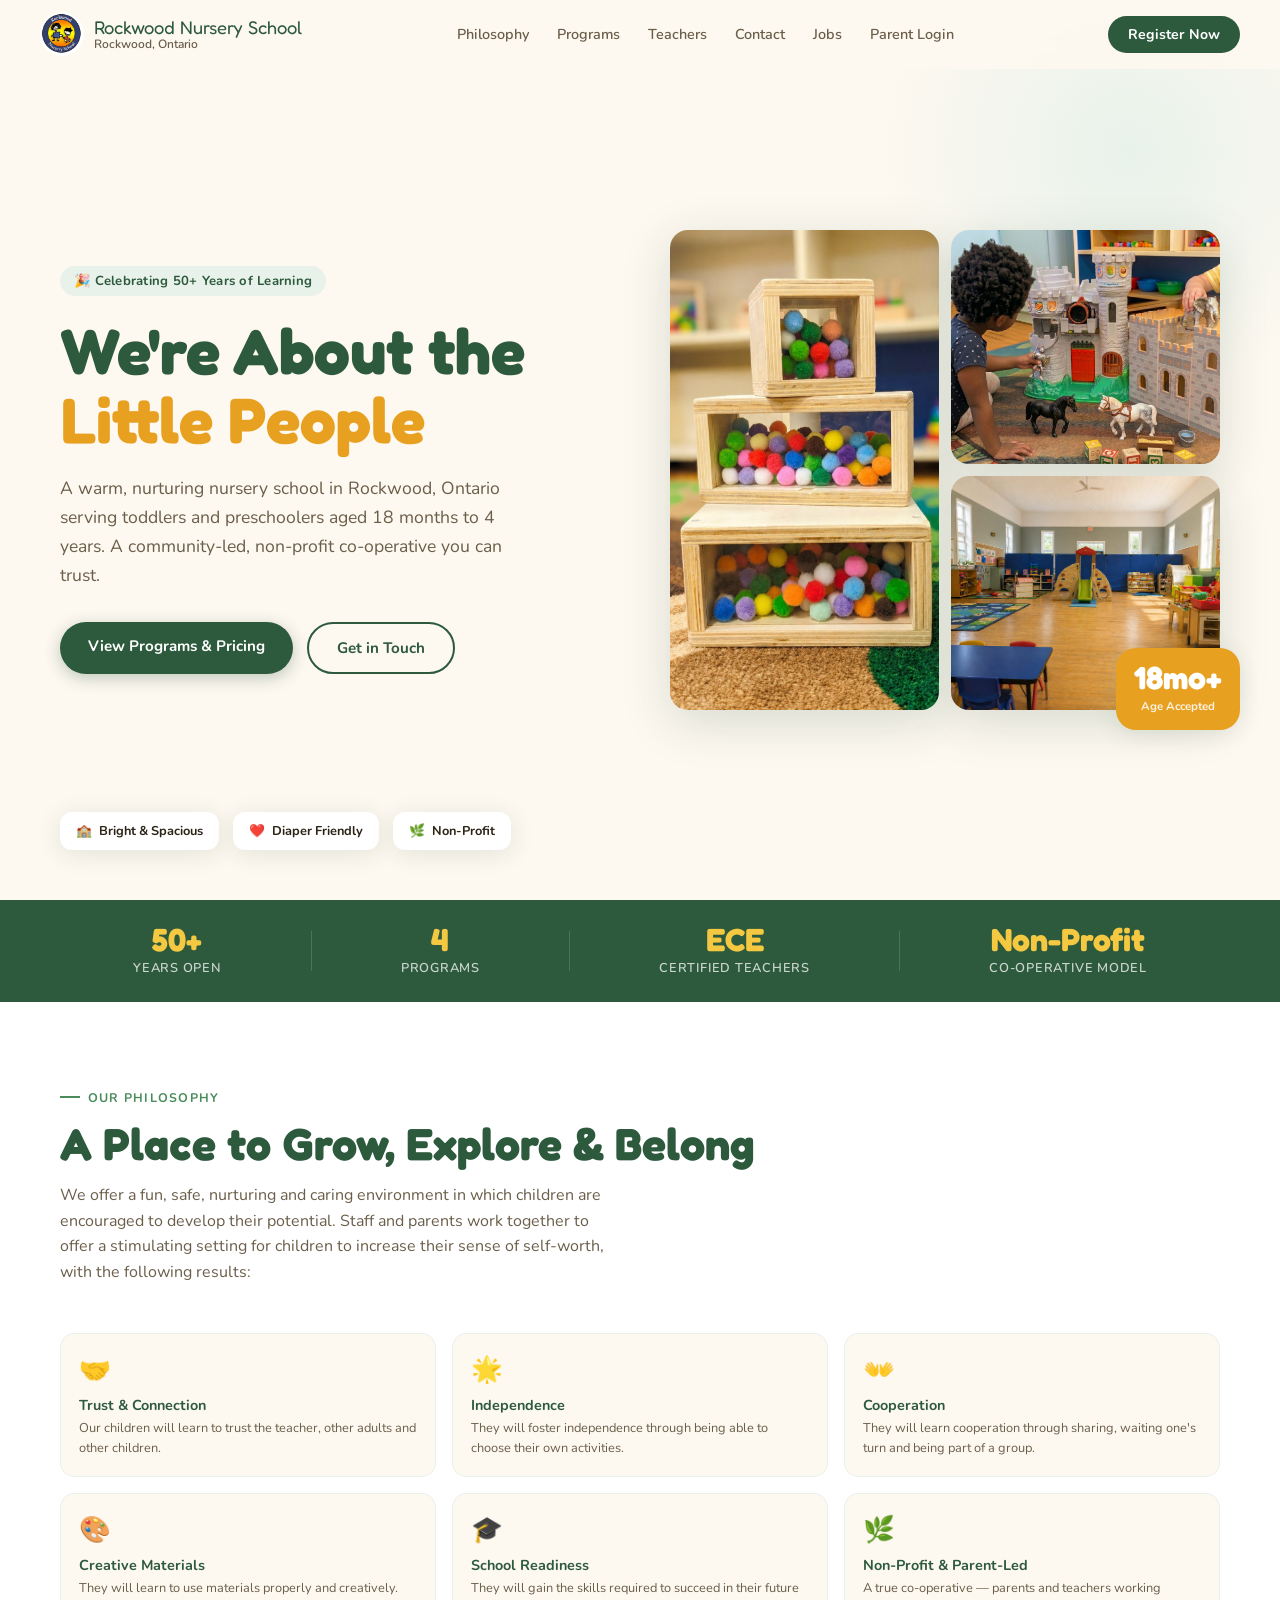
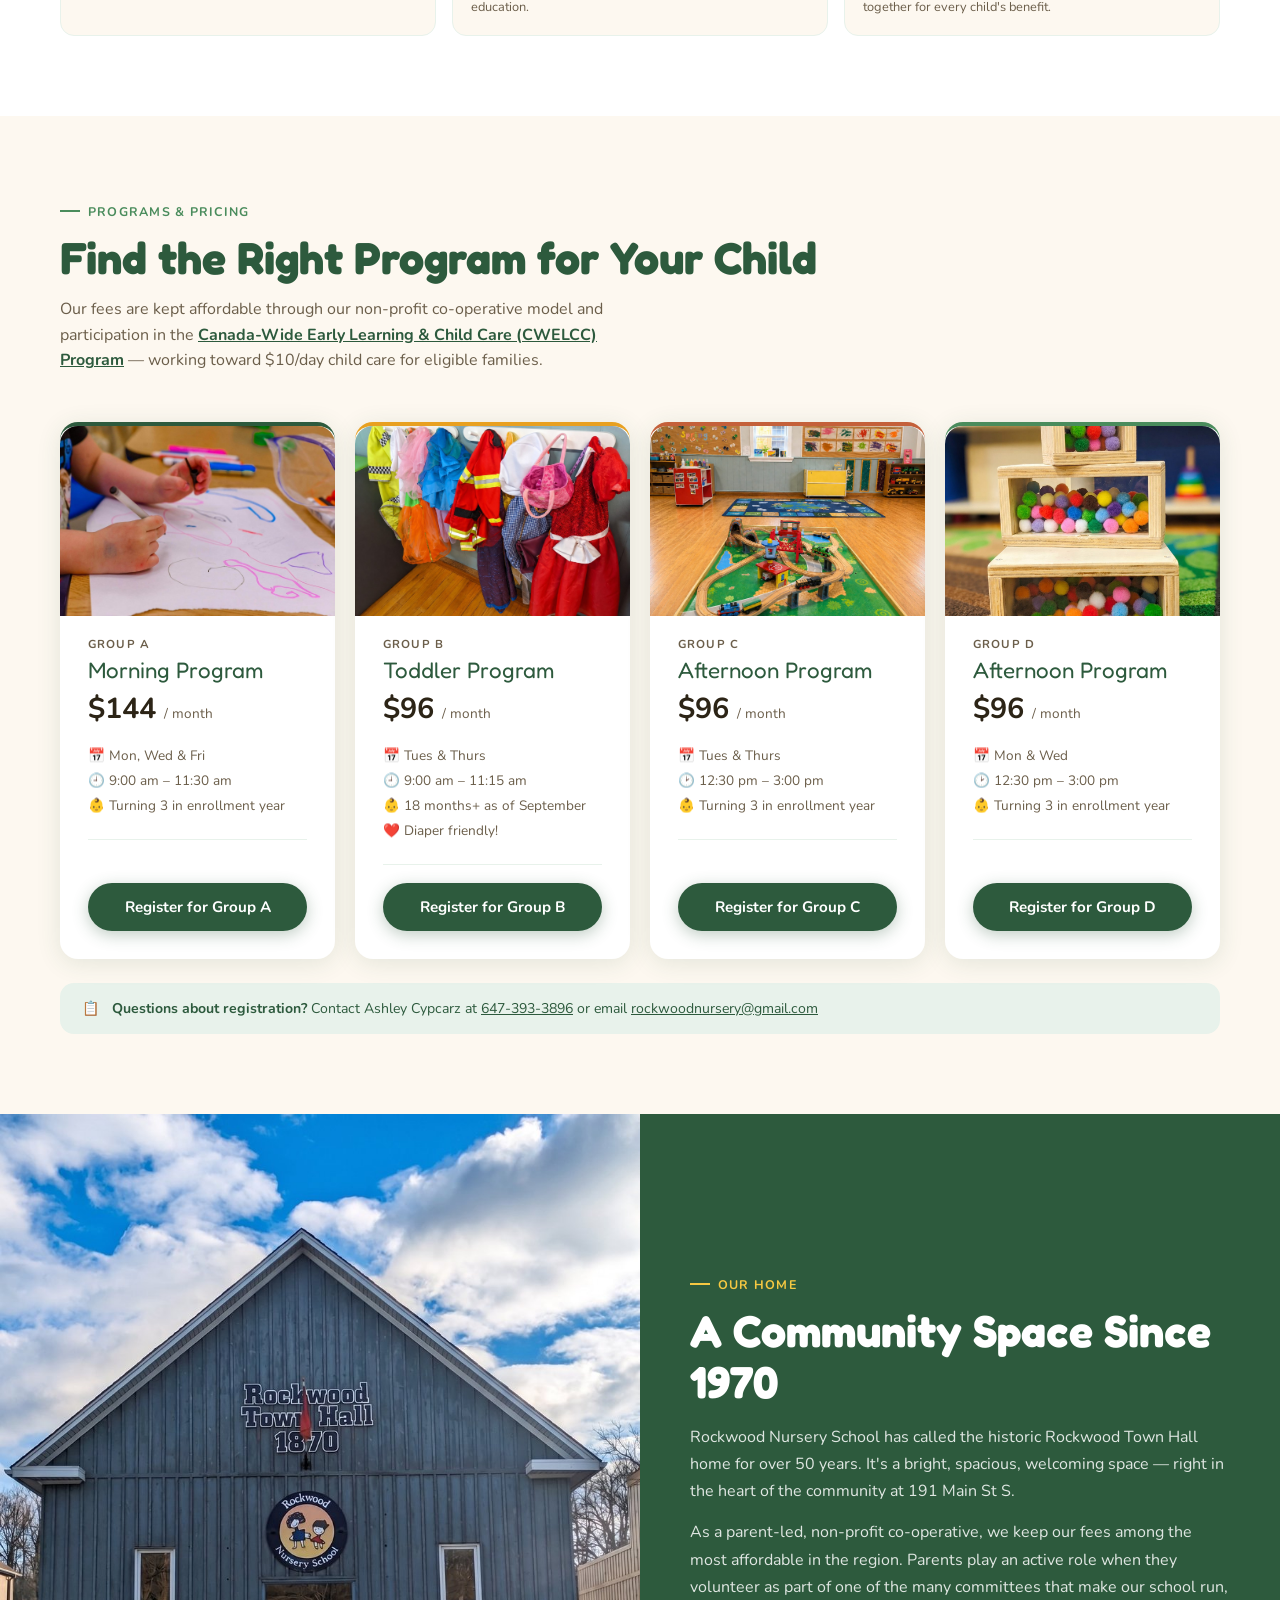
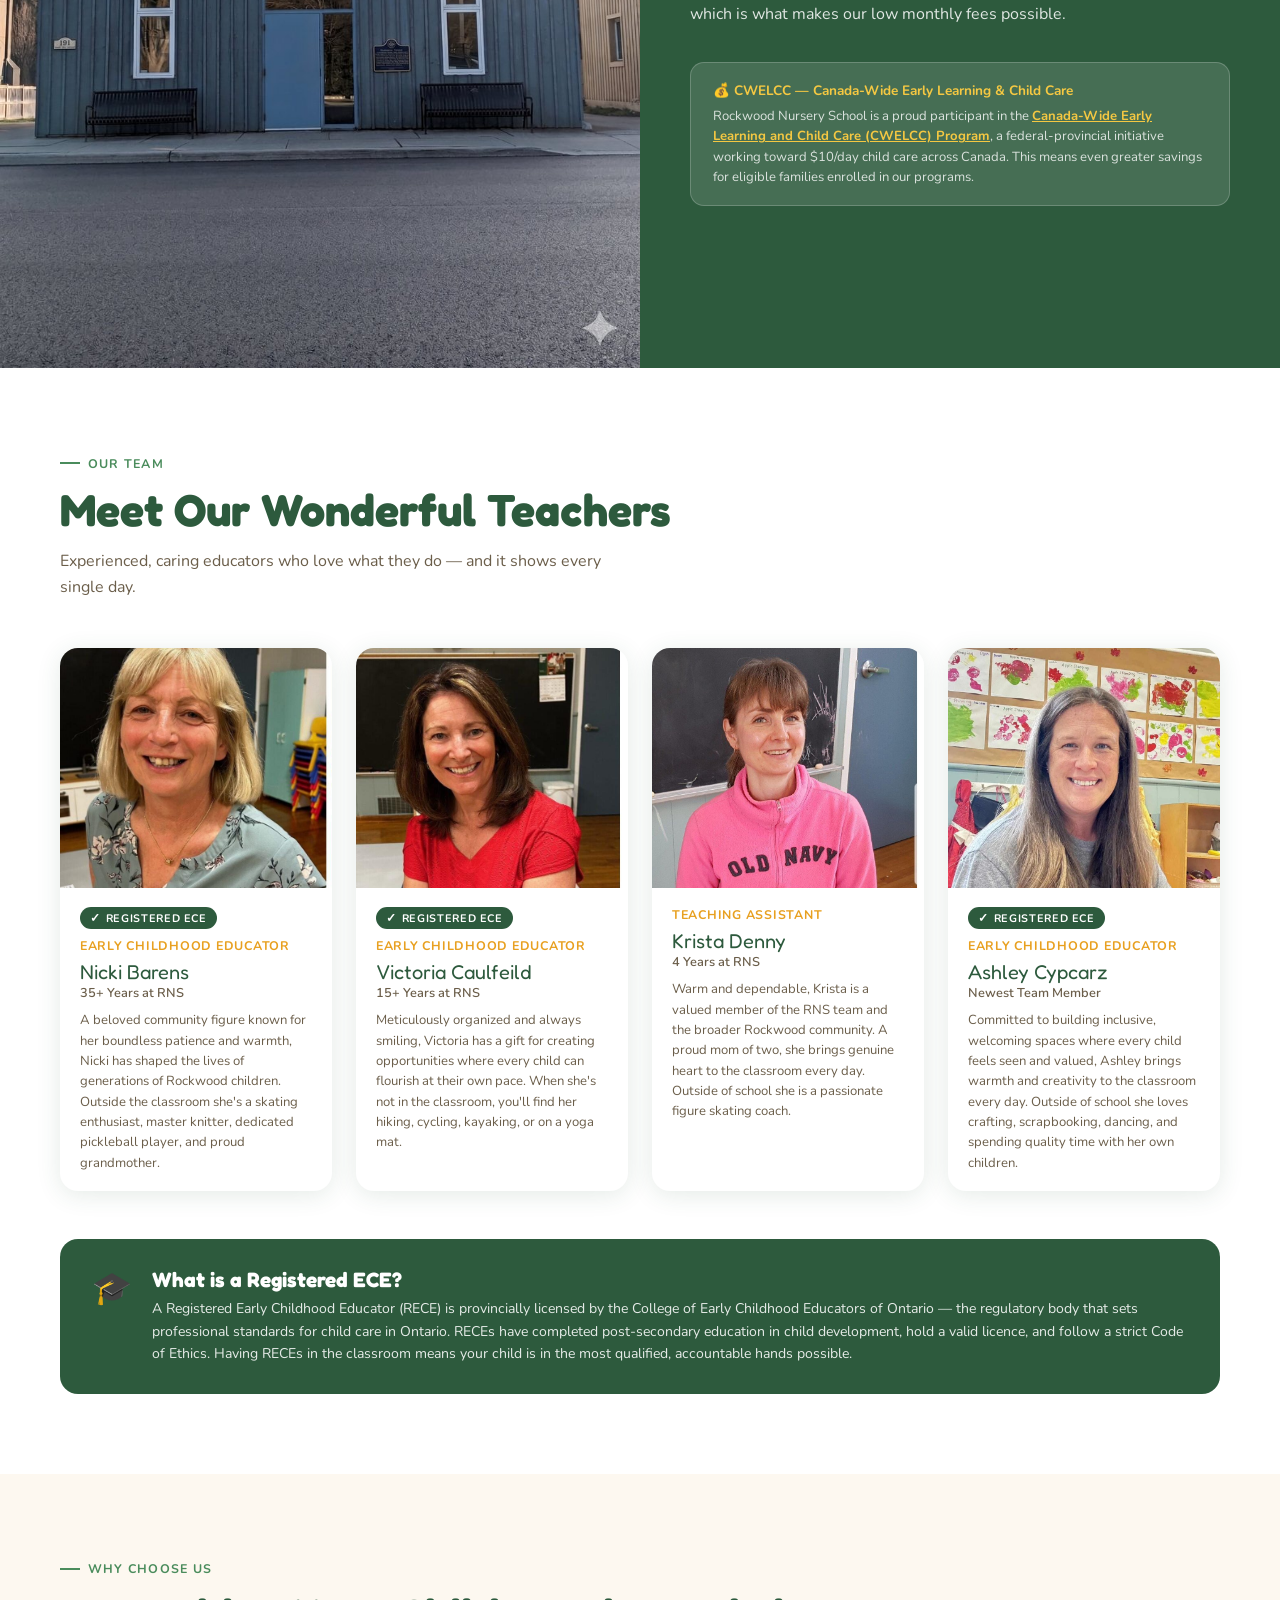
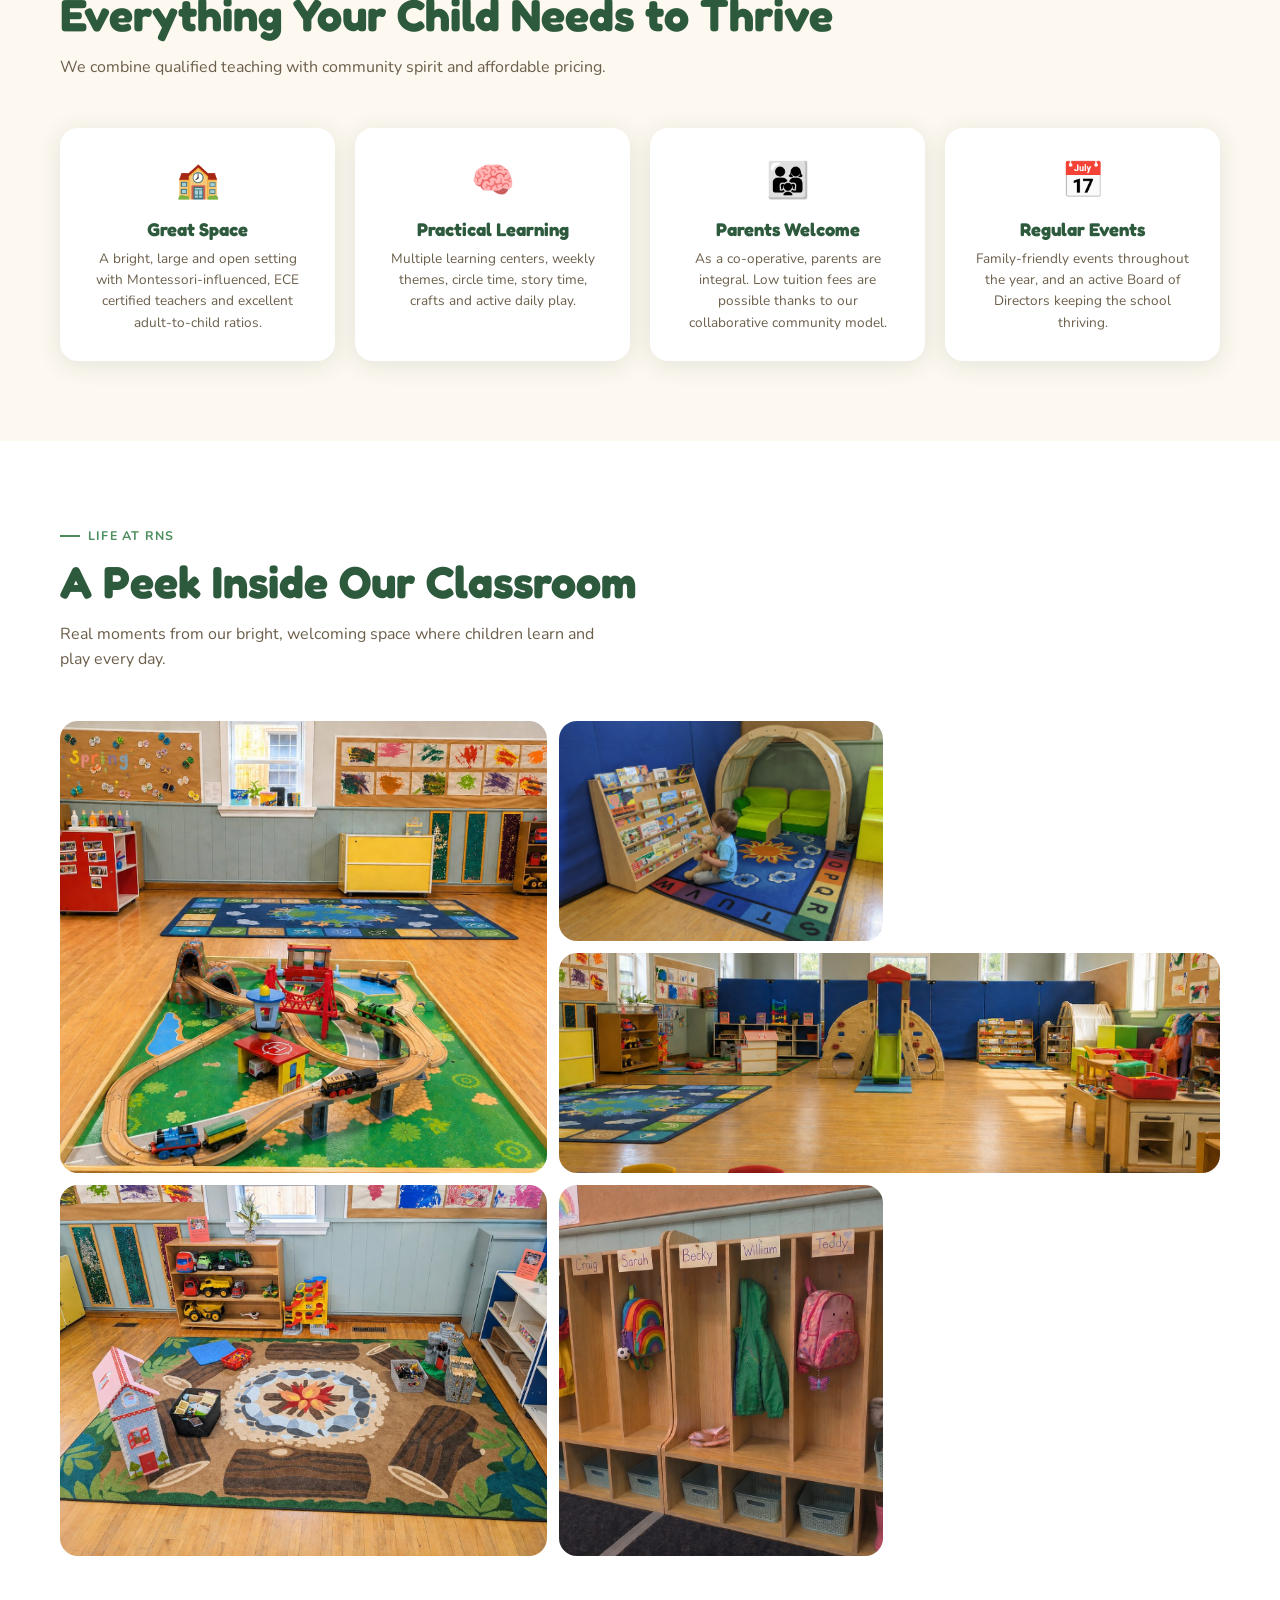
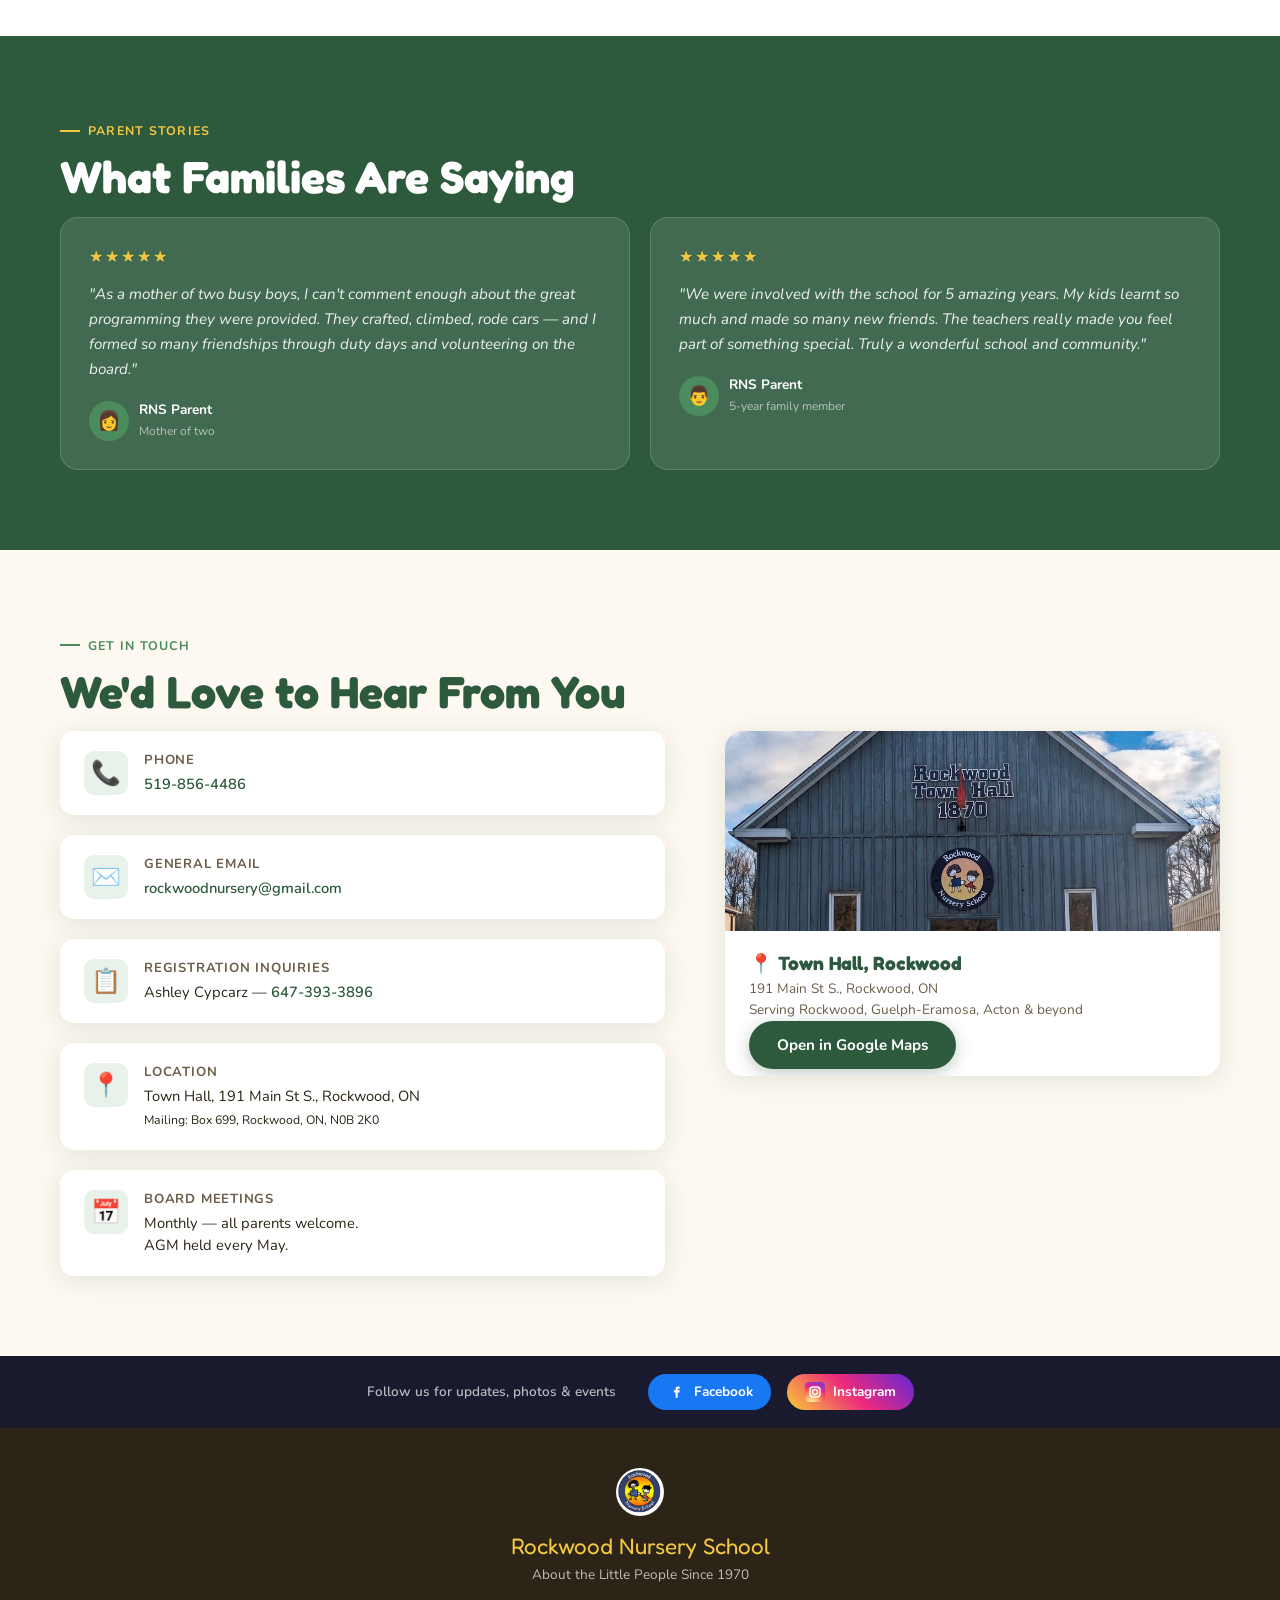
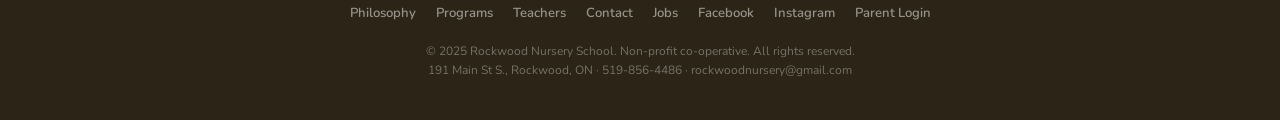
==== commit a10ea317: "Updates to Cloudflare - calendar source replacement, image removal (philosophy), updates to back lin" ====
--- a/index.html
+++ b/index.html
@@ -94,6 +94,7 @@
     <li><a href="#programs">Programs</a></li>
     <li><a href="#teachers">Teachers</a></li>
     <li><a href="#contact">Contact</a></li>
+    <li><a href="jobs.html">Jobs</a></li>
     <li><a href="parent-portal/index.html" target="_blank">Parent Login</a></li>
   </ul>
   <a href="https://www.rockwoodnurseryschool.ca/s/RNS-Registration-Form-2026_2027-2jtw.pdf" class="nav-cta">Register Now</a>
@@ -107,6 +108,7 @@
   <a href="#programs" onclick="closeMenu()">Programs</a>
   <a href="#teachers" onclick="closeMenu()">Teachers</a>
   <a href="#contact" onclick="closeMenu()">Contact</a>
+  <a href="jobs.html" onclick="closeMenu()">Jobs</a>
   <a href="https://www.rockwoodnurseryschool.ca/s/RNS-Registration-Form-2026_2027-2jtw.pdf" class="mobile-register" onclick="closeMenu()">Register Now</a>
   <a href="parent-portal/index.html" onclick="closeMenu()">Parent Login</a>
 </div>
@@ -157,7 +159,7 @@
 
 <!-- PHILOSOPHY -->
 <section id="philosophy">
-  <div class="phil-layout">
+  <div class="phil-layout phil-layout--full">
     <div>
       <div class="section-label">Our Philosophy</div>
       <h2>A Place to Grow, Explore & Belong</h2>
@@ -170,9 +172,6 @@
         <div class="phil-card"><div class="icon">🎓</div><h4>School Readiness</h4><p>They will gain the skills required to succeed in their future education.</p></div>
         <div class="phil-card"><div class="icon">🌿</div><h4>Non-Profit & Parent-Led</h4><p>A true co-operative — parents and teachers working together for every child's benefit.</p></div>
       </div>
-    </div>
-    <div class="phil-image">
-      <img src="images/kids-3.jpg" alt="Children at play">
     </div>
   </div>
 </section>
@@ -445,6 +444,7 @@
     <a href="#programs">Programs</a>
     <a href="#teachers">Teachers</a>
     <a href="#contact">Contact</a>
+    <a href="jobs.html">Jobs</a>
     <a href="https://www.facebook.com/rockwoodnurseryschool" target="_blank">Facebook</a>
     <a href="https://www.instagram.com/rockwoodnurseryschool/" target="_blank">Instagram</a>
     <a href="parent-portal/index.html" target="_blank">Parent Login</a>
--- a/style.css
+++ b/style.css
@@ -170,6 +170,8 @@
 /* ── PHILOSOPHY ── */
 #philosophy { background: white; }
 .phil-layout { display: grid; grid-template-columns: 1fr 1.4fr; gap: 60px; align-items: start; }
+.phil-layout--full { grid-template-columns: 1fr; }
+.phil-layout--full .phil-grid { grid-template-columns: repeat(3, 1fr); }
 .phil-image { border-radius: var(--radius); overflow: hidden; box-shadow: var(--shadow-lg); }
 .phil-image img { width: 100%; height: 380px; object-fit: cover; }
 .phil-grid { display: grid; grid-template-columns: 1fr 1fr; gap: 16px; }
@@ -355,7 +357,15 @@
   .hero h1 { font-size: 2.6rem; }
   .hero-right { height: 300px; }
   .hero-floats { display: none; }
-  .stats-bar { padding: 20px 24px; }
+  .stats-bar {
+    padding: 20px 24px;
+    display: grid;
+    grid-template-columns: 1fr 1fr;
+    gap: 16px 0;
+    justify-items: center;
+  }
+  .stat-div { display: none; }
+  .stat-item { width: 100%; text-align: center; }
   .phil-layout { grid-template-columns: 1fr; }
   .phil-image { display: none; }
   .phil-grid { grid-template-columns: 1fr 1fr; }
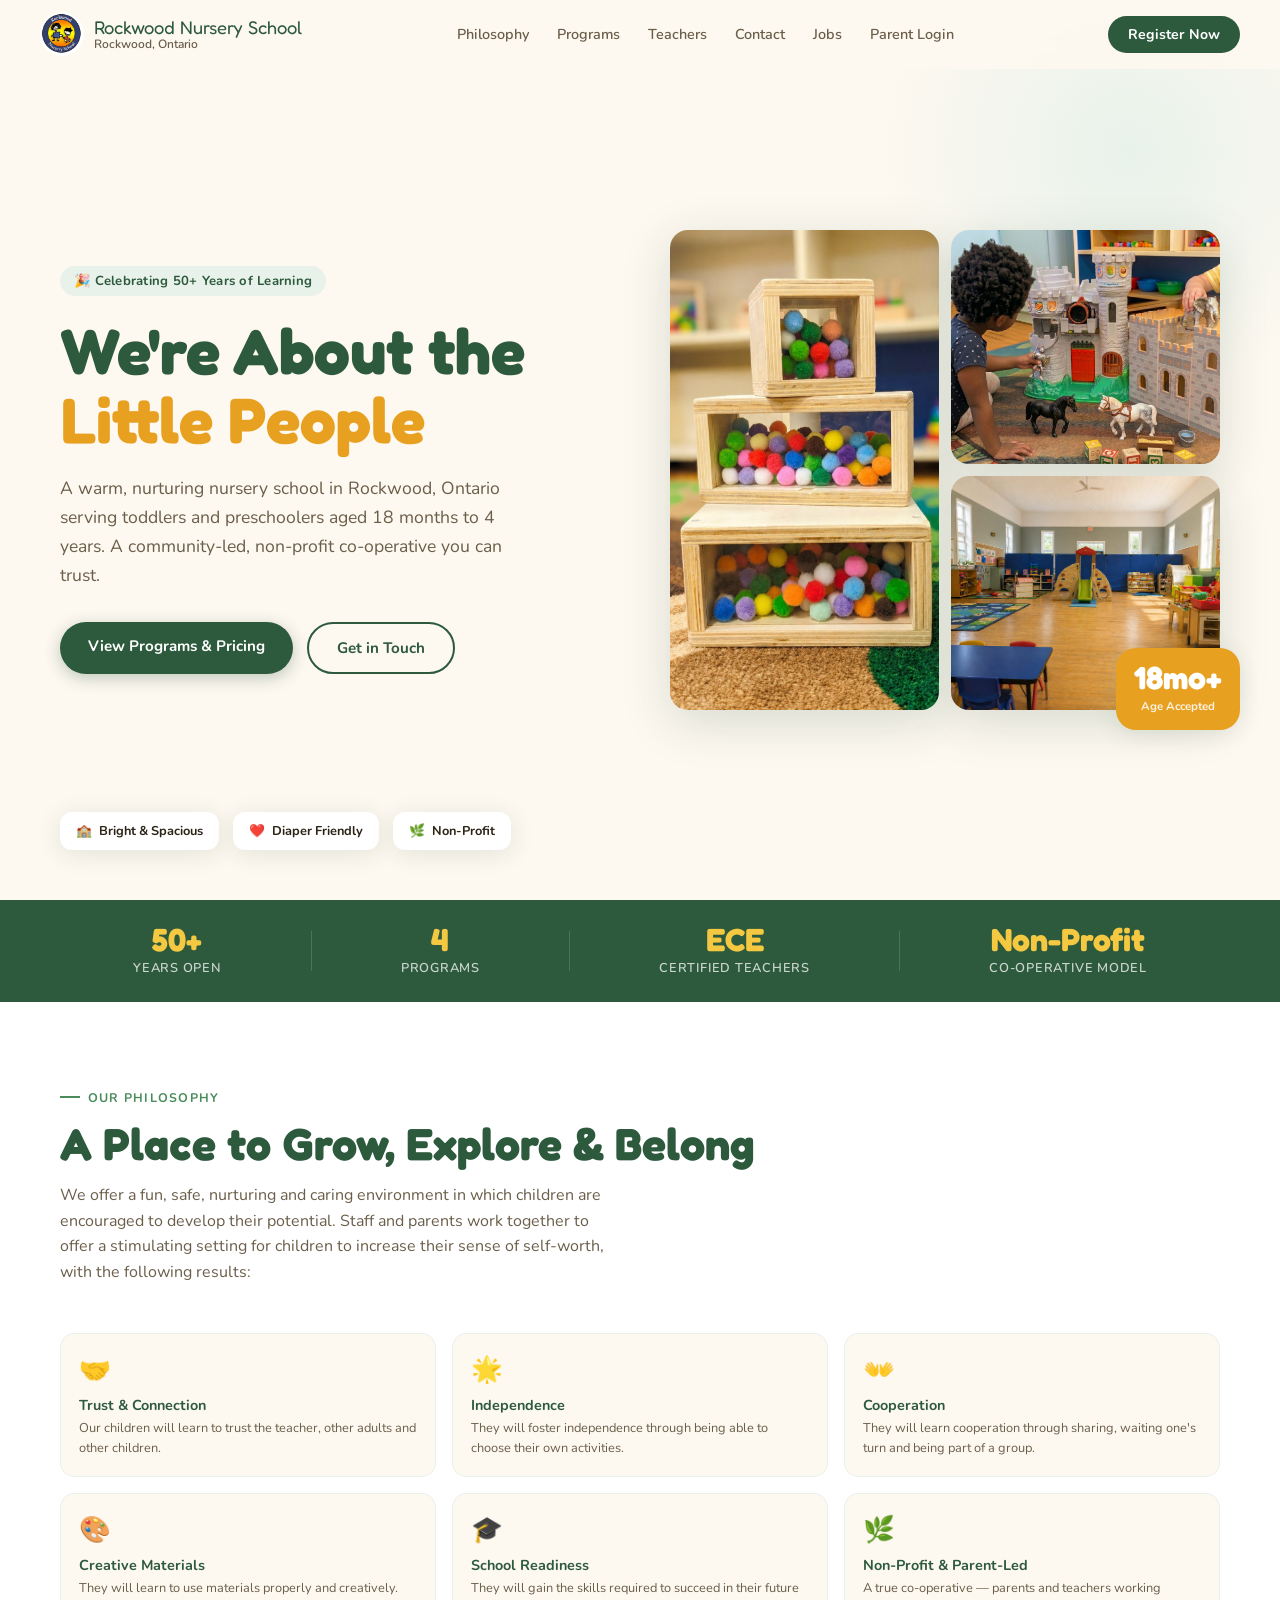
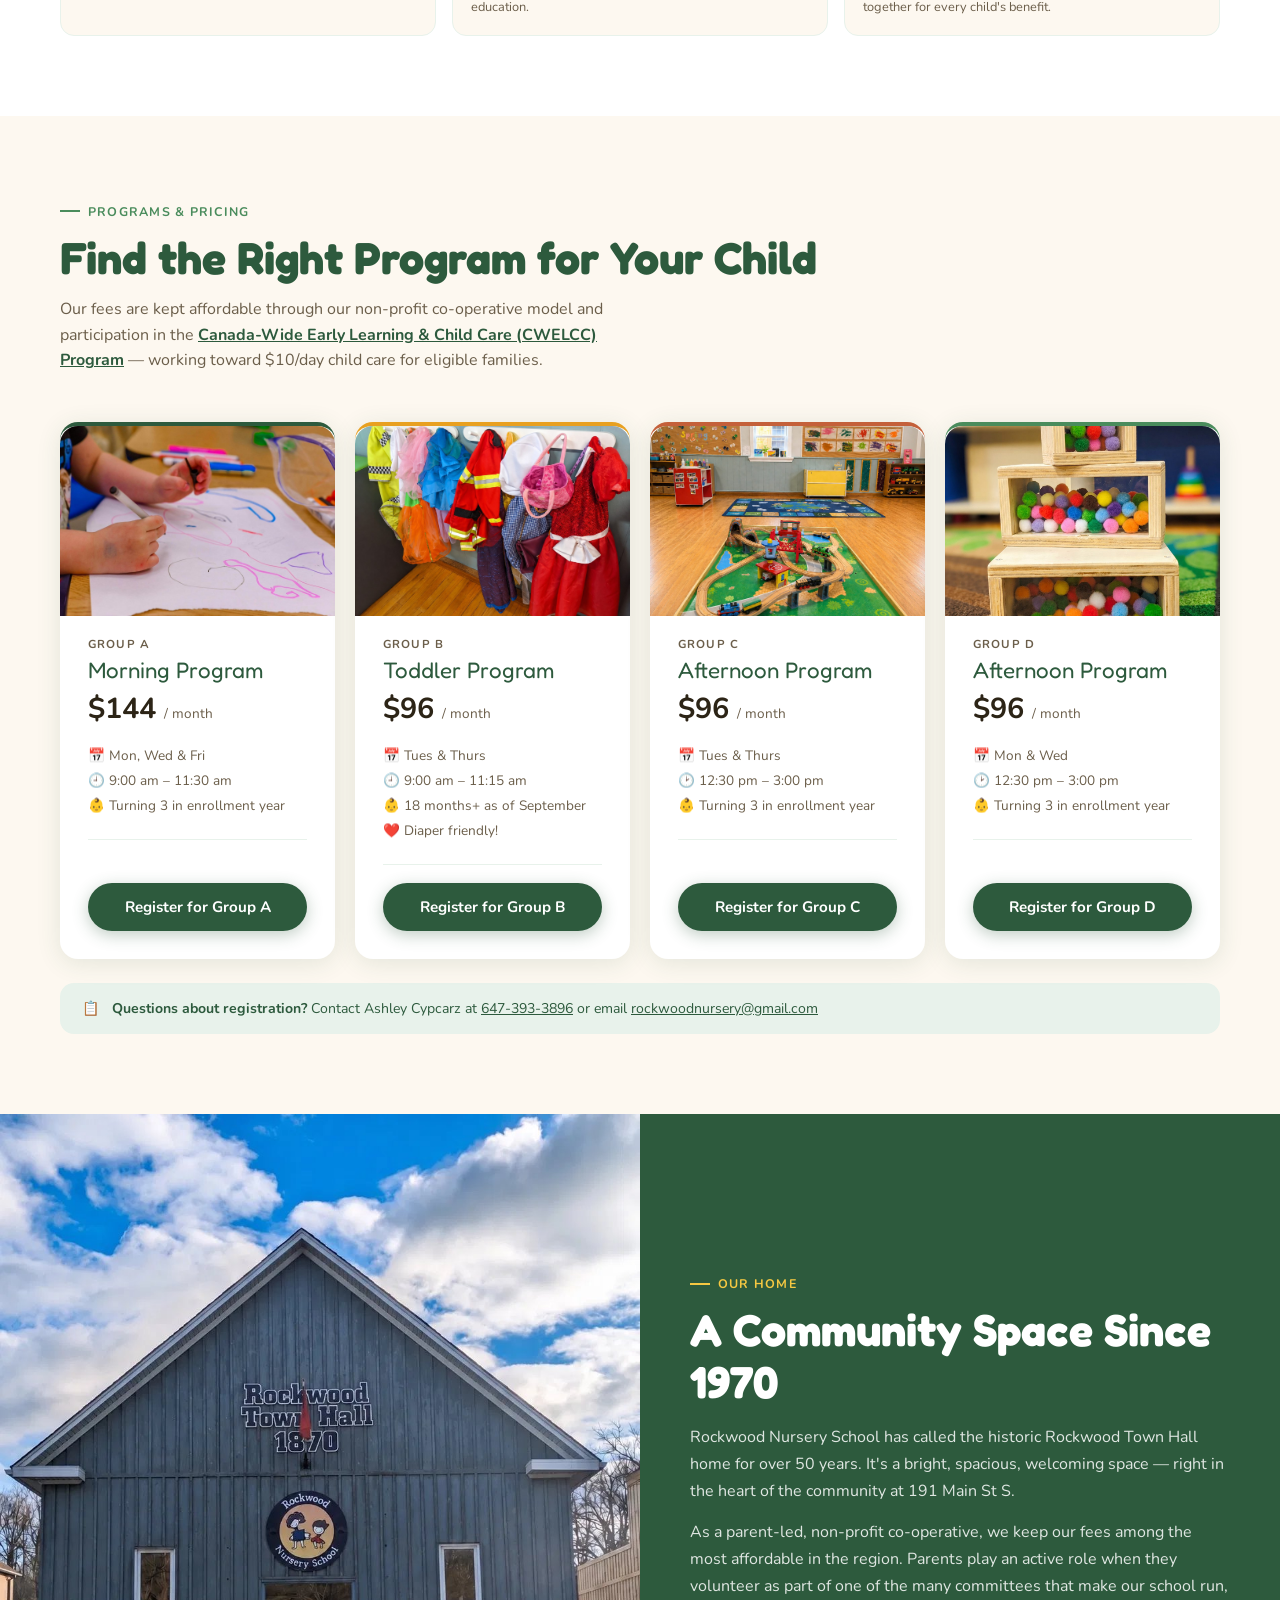
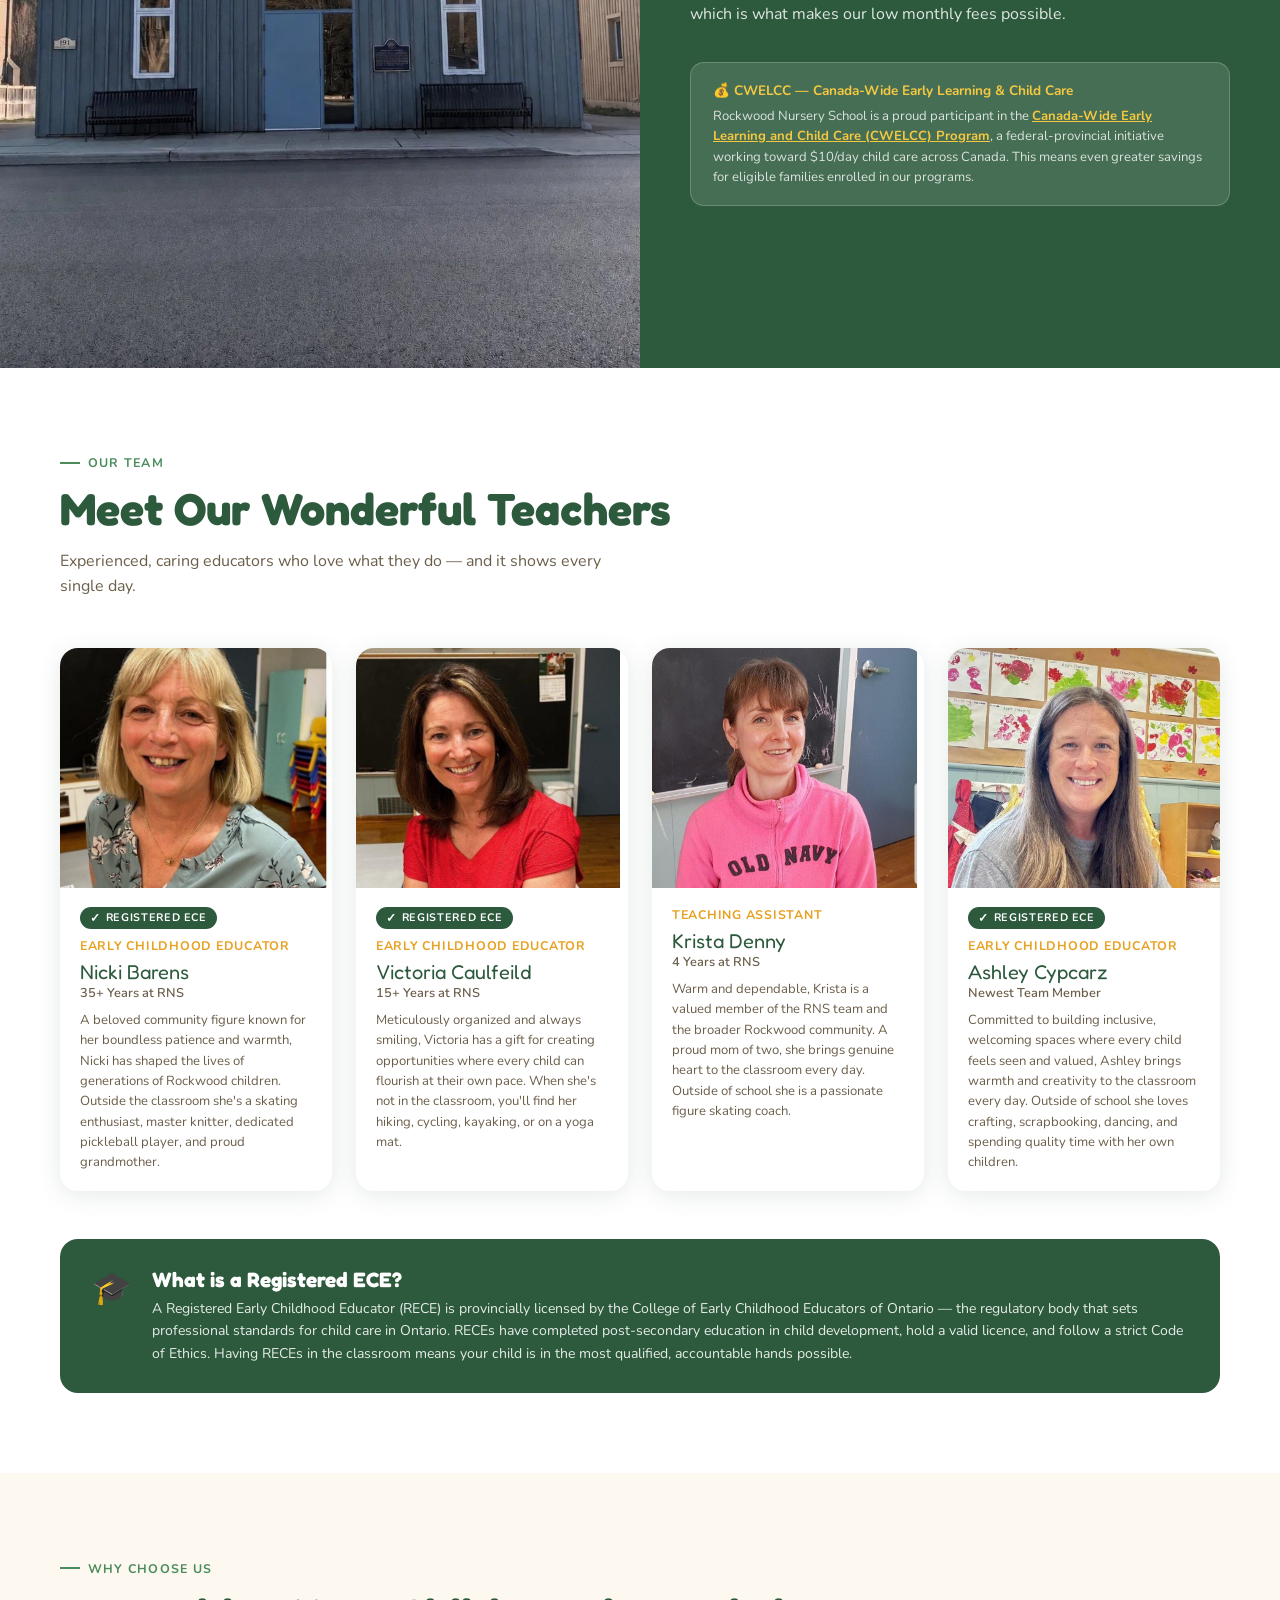
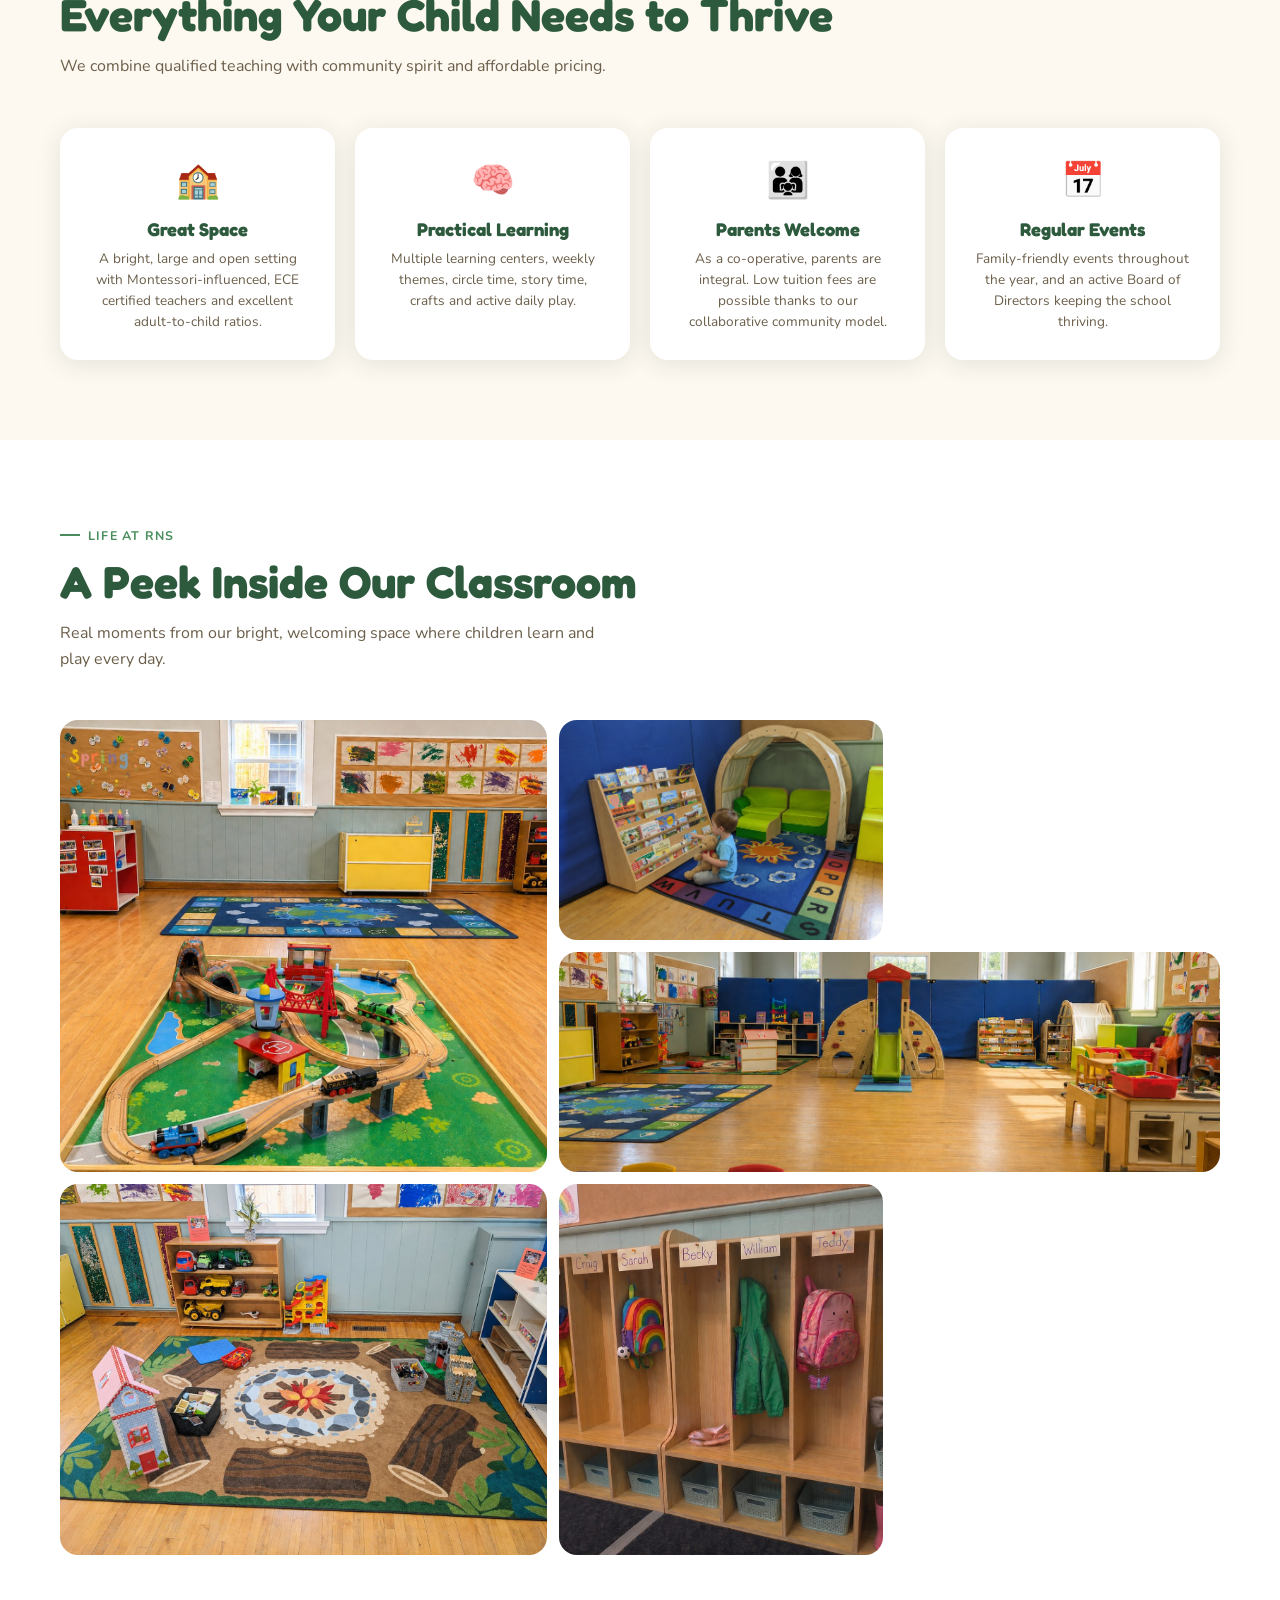
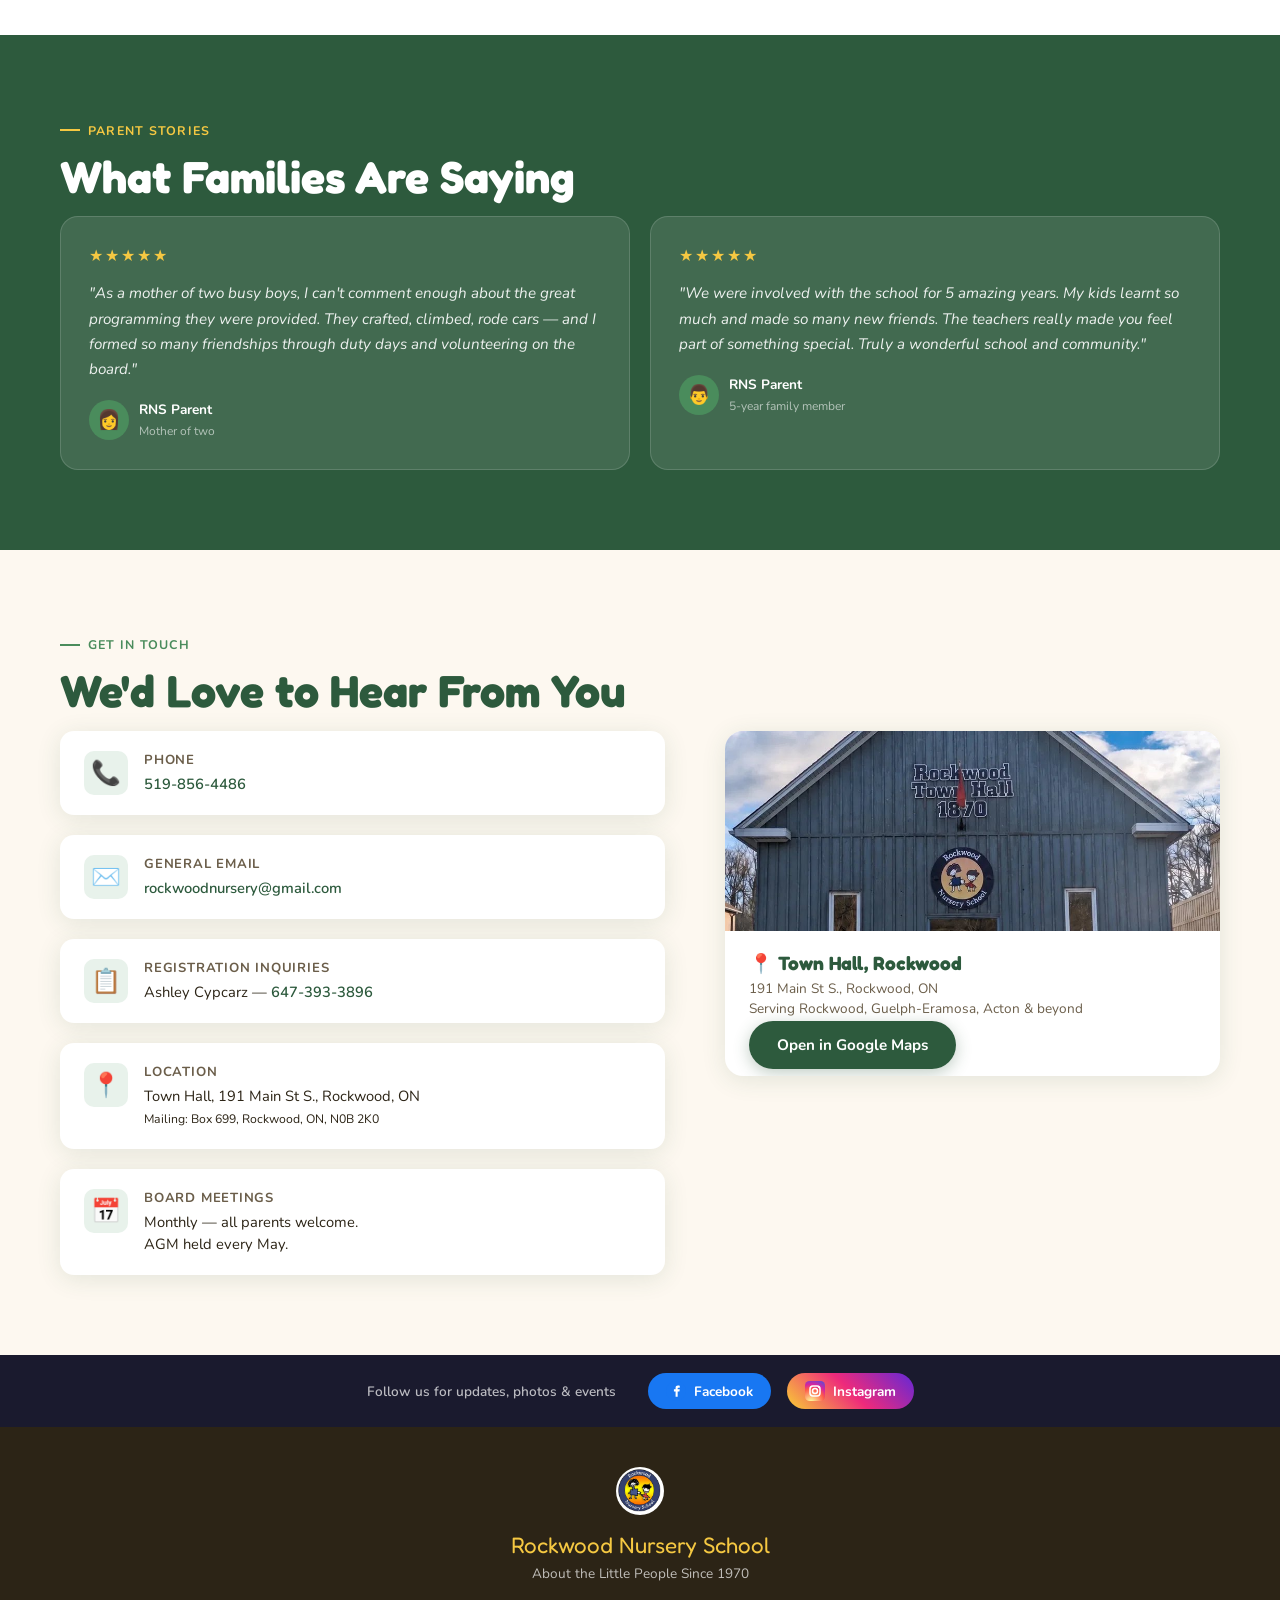
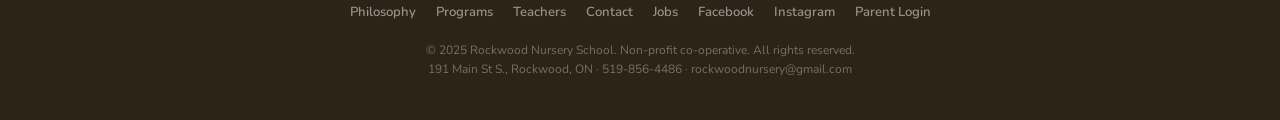
==== commit e0f2a059: "register updates" ====
--- a/index.html
+++ b/index.html
@@ -2,7 +2,240 @@
 <html lang="en">
 <head>
 <meta charset="UTF-8">
+
 <meta name="viewport" content="width=device-width, initial-scale=1.0">
+
+<!-- ═══════════════════════════════════════════════════
+     SEO — PRIMARY META
+════════════════════════════════════════════════════ -->
+<title>Rockwood Nursery School | Nursery School &amp; Toddler Program — Rockwood, Ontario</title>
+<meta name="description" content="Rockwood Nursery School is a non-profit, parent-led co-operative nursery school in Rockwood, Ontario serving children aged 18 months to 4 years. CWELCC-funded programs, ECE-certified teachers, affordable monthly fees. Serving Rockwood, Guelph-Eramosa, Acton &amp; Wellington County.">
+<meta name="keywords" content="nursery school Rockwood Ontario, toddler program Rockwood, preschool Guelph-Eramosa, CWELCC nursery school Ontario, ECE certified preschool Wellington County, co-operative nursery school Ontario, non-profit preschool Rockwood, child care Acton Ontario, early childhood education Rockwood, nursery school near Guelph">
+<meta name="author" content="Rockwood Nursery School">
+<meta name="robots" content="index, follow">
+<meta name="language" content="English">
+<meta name="geo.region" content="CA-ON">
+<meta name="geo.placename" content="Rockwood, Ontario">
+<meta name="geo.position" content="43.6249;-80.1522">
+<meta name="ICBM" content="43.6249, -80.1522">
+<link rel="canonical" href="https://rockwoodnurseryschool.ca/">
+
+<!-- ═══════════════════════════════════════════════════
+     OPEN GRAPH — Social sharing (Facebook, WhatsApp etc.)
+════════════════════════════════════════════════════ -->
+<meta property="og:type" content="website">
+<meta property="og:url" content="https://rockwoodnurseryschool.ca/">
+<meta property="og:site_name" content="Rockwood Nursery School">
+<meta property="og:title" content="Rockwood Nursery School | We're About the Little People">
+<meta property="og:description" content="A warm, nurturing non-profit co-operative nursery school in Rockwood, Ontario. Serving toddlers and preschoolers aged 18 months to 4 years. ECE-certified teachers. CWELCC-funded. Enrol now for 2025–2026.">
+<meta property="og:image" content="https://rockwoodnurseryschool.ca/images/gallery-largeroom.jpg">
+<meta property="og:image:width" content="1400">
+<meta property="og:image:height" content="1050">
+<meta property="og:image:alt" content="Rockwood Nursery School classroom at Rockwood Town Hall, Ontario">
+<meta property="og:locale" content="en_CA">
+
+<!-- ═══════════════════════════════════════════════════
+     TWITTER / X CARD
+════════════════════════════════════════════════════ -->
+<meta name="twitter:card" content="summary_large_image">
+<meta name="twitter:title" content="Rockwood Nursery School | Rockwood, Ontario">
+<meta name="twitter:description" content="Non-profit co-operative nursery school serving children 18 months to 4 years in Rockwood, Ontario. CWELCC-funded. ECE-certified teachers.">
+<meta name="twitter:image" content="https://rockwoodnurseryschool.ca/images/gallery-largeroom.jpg">
+
+<!-- ═══════════════════════════════════════════════════
+     SCHEMA.ORG — Structured data for Google + AI crawlers
+════════════════════════════════════════════════════ -->
+<script type="application/ld+json">
+{
+  "@context": "https://schema.org",
+  "@graph": [
+    {
+      "@type": "ChildCare",
+      "@id": "https://rockwoodnurseryschool.ca/#organization",
+      "name": "Rockwood Nursery School",
+      "legalName": "Rockwood Nursery School Inc.",
+      "alternateName": ["RNS", "Rockwood Nursery School Inc."],
+      "description": "A non-profit, parent-led co-operative nursery school in Rockwood, Ontario serving children aged 18 months to 4 years. CWELCC-funded with ECE-certified teachers, established in 1970.",
+      "url": "https://rockwoodnurseryschool.ca",
+      "logo": "https://rockwoodnurseryschool.ca/images/logo.jpg",
+      "image": [
+        "https://rockwoodnurseryschool.ca/images/gallery-largeroom.jpg",
+        "https://rockwoodnurseryschool.ca/images/gallery-reading.jpg",
+        "https://rockwoodnurseryschool.ca/images/school-exterior.jpg"
+      ],
+      "foundingDate": "1970",
+      "nonprofit": true,
+      "telephone": "+1-519-856-4486",
+      "email": "rockwoodnursery@gmail.com",
+      "address": {
+        "@type": "PostalAddress",
+        "streetAddress": "191 Main St S.",
+        "addressLocality": "Rockwood",
+        "addressRegion": "ON",
+        "postalCode": "N0B 2K0",
+        "addressCountry": "CA"
+      },
+      "geo": {
+        "@type": "GeoCoordinates",
+        "latitude": 43.6249,
+        "longitude": -80.1522
+      },
+      "areaServed": [
+        { "@type": "City", "name": "Rockwood" },
+        { "@type": "City", "name": "Guelph-Eramosa" },
+        { "@type": "City", "name": "Acton" },
+        { "@type": "AdministrativeArea", "name": "Wellington County" }
+      ],
+      "openingHoursSpecification": [
+        {
+          "@type": "OpeningHoursSpecification",
+          "dayOfWeek": ["Monday", "Wednesday", "Friday"],
+          "opens": "09:00",
+          "closes": "15:00",
+          "description": "Group A Morning (9:00–11:30am) and Group D Afternoon (12:30–3:00pm)"
+        },
+        {
+          "@type": "OpeningHoursSpecification",
+          "dayOfWeek": ["Tuesday", "Thursday"],
+          "opens": "09:00",
+          "closes": "15:00",
+          "description": "Group B Toddler (9:00–11:15am) and Group C Afternoon (12:30–3:00pm)"
+        }
+      ],
+      "sameAs": [
+        "https://www.facebook.com/rockwoodnurseryschool",
+        "https://www.instagram.com/rockwoodnurseryschool/"
+      ],
+      "hasOfferCatalog": {
+        "@type": "OfferCatalog",
+        "name": "Nursery School Programs",
+        "itemListElement": [
+          {
+            "@type": "Offer",
+            "name": "Group A — Morning Program",
+            "description": "For children turning 3 in the enrollment year. Monday, Wednesday and Friday 9:00am–11:30am.",
+            "price": "144",
+            "priceCurrency": "CAD",
+            "priceSpecification": { "@type": "UnitPriceSpecification", "price": "144", "priceCurrency": "CAD", "unitText": "month" },
+            "eligibleAge": { "@type": "QuantitativeValue", "minValue": 3, "maxValue": 4, "unitCode": "ANN" }
+          },
+          {
+            "@type": "Offer",
+            "name": "Group B — Toddler Program",
+            "description": "For children 18 months and older as of September enrollment. Tuesday and Thursday 9:00am–11:15am. Diaper friendly.",
+            "price": "96",
+            "priceCurrency": "CAD",
+            "priceSpecification": { "@type": "UnitPriceSpecification", "price": "96", "priceCurrency": "CAD", "unitText": "month" },
+            "eligibleAge": { "@type": "QuantitativeValue", "minValue": 1.5, "maxValue": 2.5, "unitCode": "ANN" }
+          },
+          {
+            "@type": "Offer",
+            "name": "Group C — Afternoon Program",
+            "description": "For preschool children turning 3 in the enrollment year. Tuesday and Thursday 12:30–3:00pm.",
+            "price": "96",
+            "priceCurrency": "CAD",
+            "priceSpecification": { "@type": "UnitPriceSpecification", "price": "96", "priceCurrency": "CAD", "unitText": "month" },
+            "eligibleAge": { "@type": "QuantitativeValue", "minValue": 3, "maxValue": 4, "unitCode": "ANN" }
+          },
+          {
+            "@type": "Offer",
+            "name": "Group D — Afternoon Program",
+            "description": "For preschool children turning 3 in the enrollment year. Monday and Wednesday 12:30–3:00pm.",
+            "price": "96",
+            "priceCurrency": "CAD",
+            "priceSpecification": { "@type": "UnitPriceSpecification", "price": "96", "priceCurrency": "CAD", "unitText": "month" },
+            "eligibleAge": { "@type": "QuantitativeValue", "minValue": 3, "maxValue": 4, "unitCode": "ANN" }
+          }
+        ]
+      },
+      "employee": [
+        {
+          "@type": "Person",
+          "name": "Nicki Barens",
+          "jobTitle": "Registered Early Childhood Educator",
+          "hasCredential": { "@type": "EducationalOccupationalCredential", "credentialCategory": "RECE — College of Early Childhood Educators of Ontario" }
+        },
+        {
+          "@type": "Person",
+          "name": "Victoria Caulfeild",
+          "jobTitle": "Registered Early Childhood Educator",
+          "hasCredential": { "@type": "EducationalOccupationalCredential", "credentialCategory": "RECE — College of Early Childhood Educators of Ontario" }
+        },
+        {
+          "@type": "Person",
+          "name": "Ashley Cypcarz",
+          "jobTitle": "Registered Early Childhood Educator",
+          "hasCredential": { "@type": "EducationalOccupationalCredential", "credentialCategory": "RECE — College of Early Childhood Educators of Ontario" }
+        },
+        {
+          "@type": "Person",
+          "name": "Krista Denny",
+          "jobTitle": "Teaching Assistant"
+        }
+      ],
+      "parentOrganization": {
+        "@type": "Organization",
+        "name": "Canada-Wide Early Learning and Child Care (CWELCC)",
+        "url": "http://www.ontario.ca/page/canada-ontario-early-years-and-child-care-agreement"
+      }
+    },
+    {
+      "@type": "WebSite",
+      "@id": "https://rockwoodnurseryschool.ca/#website",
+      "url": "https://rockwoodnurseryschool.ca",
+      "name": "Rockwood Nursery School",
+      "description": "Official website of Rockwood Nursery School, a non-profit co-operative nursery school in Rockwood, Ontario.",
+      "publisher": { "@id": "https://rockwoodnurseryschool.ca/#organization" },
+      "inLanguage": "en-CA",
+      "potentialAction": {
+        "@type": "SearchAction",
+        "target": { "@type": "EntryPoint", "urlTemplate": "https://rockwoodnurseryschool.ca/?s={search_term_string}" },
+        "query-input": "required name=search_term_string"
+      }
+    },
+    {
+      "@type": "FAQPage",
+      "mainEntity": [
+        {
+          "@type": "Question",
+          "name": "What ages does Rockwood Nursery School accept?",
+          "acceptedAnswer": { "@type": "Answer", "text": "Rockwood Nursery School accepts children aged 18 months to 4 years across four programs. The toddler program (Group B) accepts children 18 months and older. Preschool programs (Groups A, C, D) are for children turning 3 in the enrollment year." }
+        },
+        {
+          "@type": "Question",
+          "name": "How much does Rockwood Nursery School cost?",
+          "acceptedAnswer": { "@type": "Answer", "text": "Monthly fees start at $96/month for two-day programs and $144/month for the three-day morning program. Rockwood Nursery School participates in the CWELCC (Canada-Wide Early Learning and Child Care) program, which significantly reduces fees for eligible families." }
+        },
+        {
+          "@type": "Question",
+          "name": "Is Rockwood Nursery School part of the CWELCC program?",
+          "acceptedAnswer": { "@type": "Answer", "text": "Yes. Rockwood Nursery School is a proud participant in the Canada-Wide Early Learning and Child Care (CWELCC) program, a federal-provincial initiative working toward $10/day child care. This means eligible families benefit from substantially reduced fees." }
+        },
+        {
+          "@type": "Question",
+          "name": "Where is Rockwood Nursery School located?",
+          "acceptedAnswer": { "@type": "Answer", "text": "Rockwood Nursery School is located at Town Hall, 191 Main St S., Rockwood, Ontario, N0B 2K0. We serve families from Rockwood, Guelph-Eramosa, Acton, and the surrounding Wellington County area." }
+        },
+        {
+          "@type": "Question",
+          "name": "Does Rockwood Nursery School have ECE-certified teachers?",
+          "acceptedAnswer": { "@type": "Answer", "text": "Yes. Three of our four teaching staff are Registered Early Childhood Educators (RECE) licensed by the College of Early Childhood Educators of Ontario. RECEs have completed post-secondary education in child development and hold a valid provincial licence." }
+        },
+        {
+          "@type": "Question",
+          "name": "Is Rockwood Nursery School diaper friendly?",
+          "acceptedAnswer": { "@type": "Answer", "text": "Yes. Our Group B Toddler Program is diaper friendly, accepting children from 18 months of age." }
+        },
+        {
+          "@type": "Question",
+          "name": "How do I register my child at Rockwood Nursery School?",
+          "acceptedAnswer": { "@type": "Answer", "text": "Contact Registrar Ashley Cypcarz at 647-393-3896 or email rockwoodnursery@gmail.com. Registration typically opens in February and March for the upcoming school year." }
+        }
+      ]
+    }
+  ]
+}
+</script>
 <title>Rockwood Nursery School — We're About the Little People</title>
 <link rel="preconnect" href="https://fonts.googleapis.com">
 <link href="https://fonts.googleapis.com/css2?family=Fredoka+One&family=Nunito:wght@400;500;600;700&display=swap" rel="stylesheet">
@@ -97,7 +330,7 @@
     <li><a href="jobs.html">Jobs</a></li>
     <li><a href="parent-portal/index.html" target="_blank">Parent Login</a></li>
   </ul>
-  <a href="https://www.rockwoodnurseryschool.ca/s/RNS-Registration-Form-2026_2027-2jtw.pdf" class="nav-cta">Register Now</a>
+  <a href="/RNS-Registration-Form-2026-2027.pdf" class="nav-cta">Register Now</a>
   <div class="nav-hamburger" id="hamburger" onclick="toggleMenu()">
     <span></span><span></span><span></span>
   </div>
@@ -109,7 +342,7 @@
   <a href="#teachers" onclick="closeMenu()">Teachers</a>
   <a href="#contact" onclick="closeMenu()">Contact</a>
   <a href="jobs.html" onclick="closeMenu()">Jobs</a>
-  <a href="https://www.rockwoodnurseryschool.ca/s/RNS-Registration-Form-2026_2027-2jtw.pdf" class="mobile-register" onclick="closeMenu()">Register Now</a>
+  <a href="/RNS-Registration-Form-2026-2027.pdf" class="mobile-register" onclick="closeMenu()">Register Now</a>
   <a href="parent-portal/index.html" onclick="closeMenu()">Parent Login</a>
 </div>
 
@@ -194,7 +427,7 @@
       <div class="program-detail">🕘 9:00 am – 11:30 am</div>
       <div class="program-detail">👶 Turning 3 in enrollment year</div>
       <div class="program-spacer"></div>
-      <a href="mailto:rockwoodnursery@gmail.com?subject=Group A Registration Inquiry" class="btn-primary">Register for Group A</a>
+      <a href="/RNS-Registration-Form-2026-2027.pdf" target="_blank" class="btn-primary">Register for Group A</a>
     </div>
 
     <div class="program-card">
@@ -209,7 +442,7 @@
       <div class="program-detail">👶 18 months+ as of September</div>
       <div class="program-detail">❤️ Diaper friendly!</div>
       <div class="program-spacer"></div>
-      <a href="mailto:rockwoodnursery@gmail.com?subject=Group B Registration Inquiry" class="btn-primary">Register for Group B</a>
+      <a href="/RNS-Registration-Form-2026-2027.pdf" target="_blank" class="btn-primary">Register for Group B</a>
     </div>
 
     <div class="program-card">
@@ -223,7 +456,7 @@
       <div class="program-detail">🕑 12:30 pm – 3:00 pm</div>
       <div class="program-detail">👶 Turning 3 in enrollment year</div>
       <div class="program-spacer"></div>
-      <a href="mailto:rockwoodnursery@gmail.com?subject=Group C Registration Inquiry" class="btn-primary">Register for Group C</a>
+      <a href="/RNS-Registration-Form-2026-2027.pdf" target="_blank" class="btn-primary">Register for Group C</a>
     </div>
 
     <div class="program-card">
@@ -237,7 +470,7 @@
       <div class="program-detail">🕑 12:30 pm – 3:00 pm</div>
       <div class="program-detail">👶 Turning 3 in enrollment year</div>
       <div class="program-spacer"></div>
-      <a href="mailto:rockwoodnursery@gmail.com?subject=Group D Registration Inquiry" class="btn-primary">Register for Group D</a>
+      <a href="/RNS-Registration-Form-2026-2027.pdf" target="_blank" class="btn-primary">Register for Group D</a>
     </div>
 
   </div>
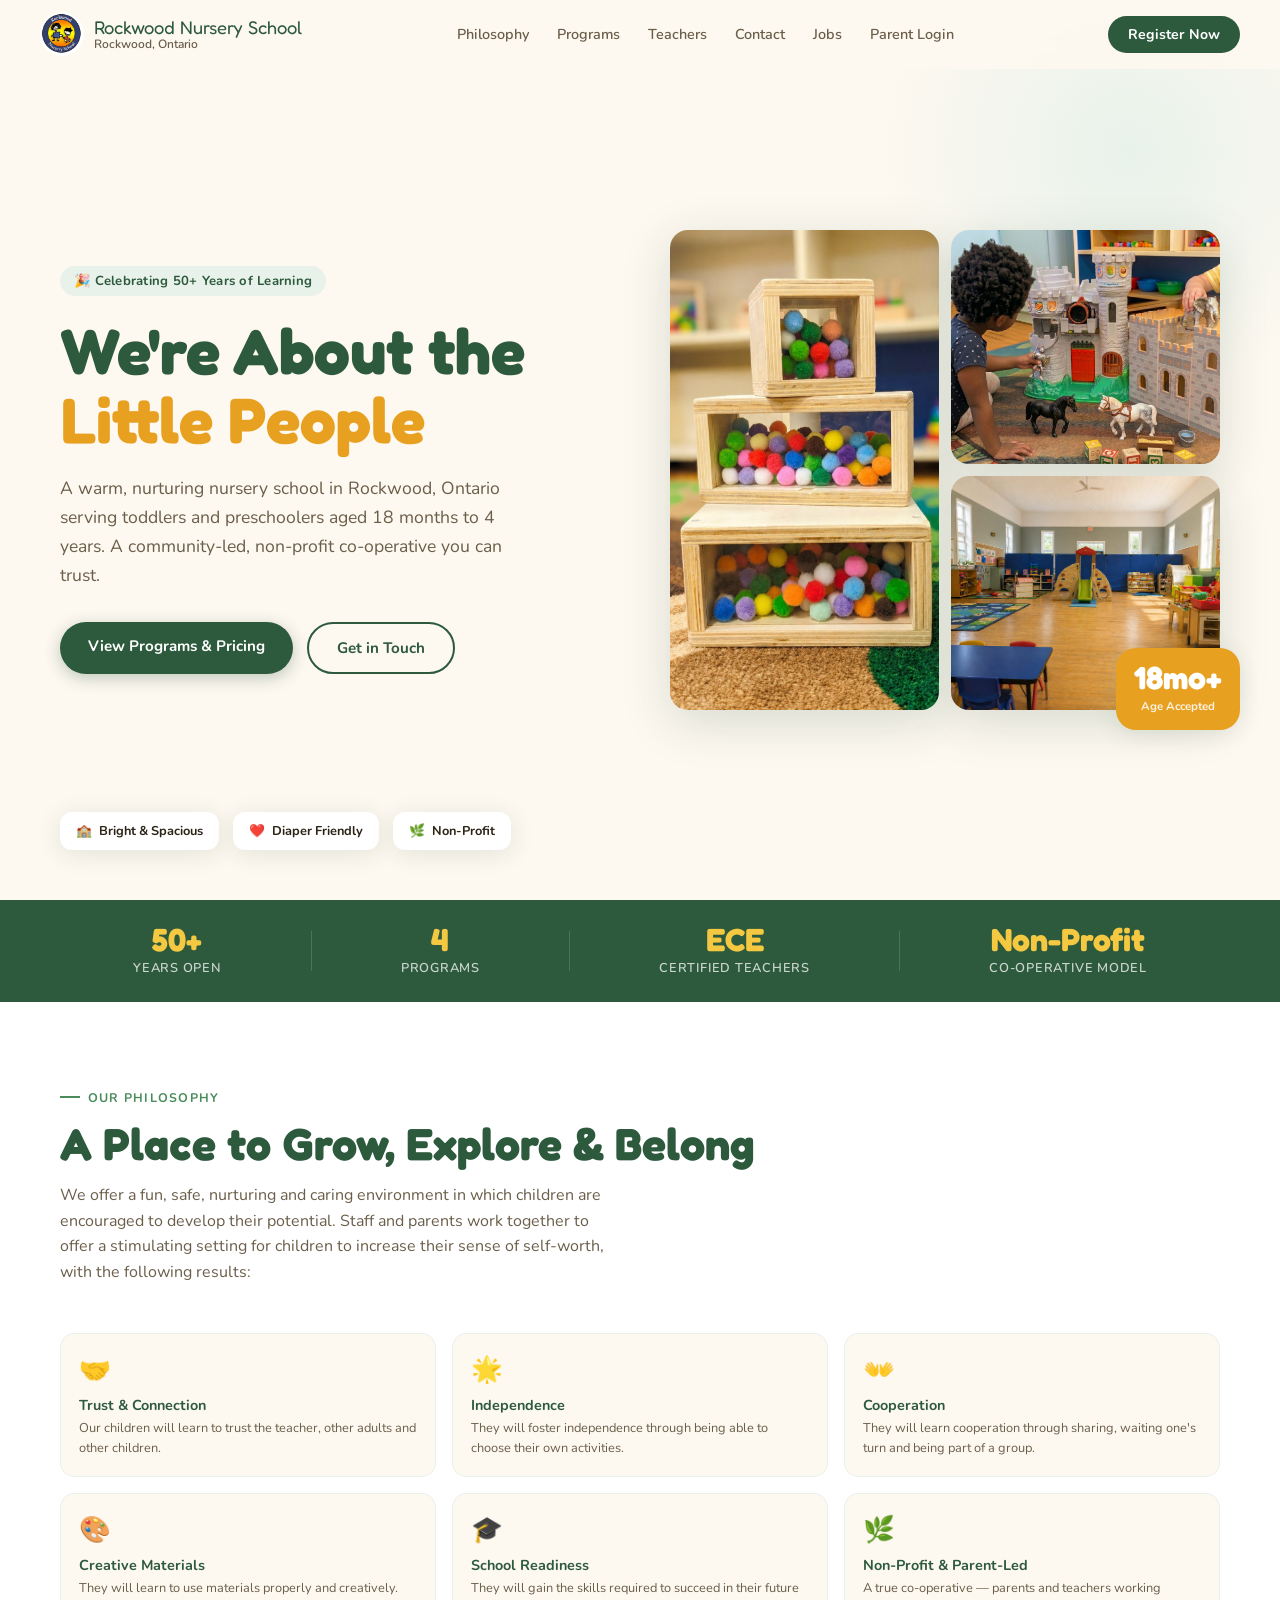
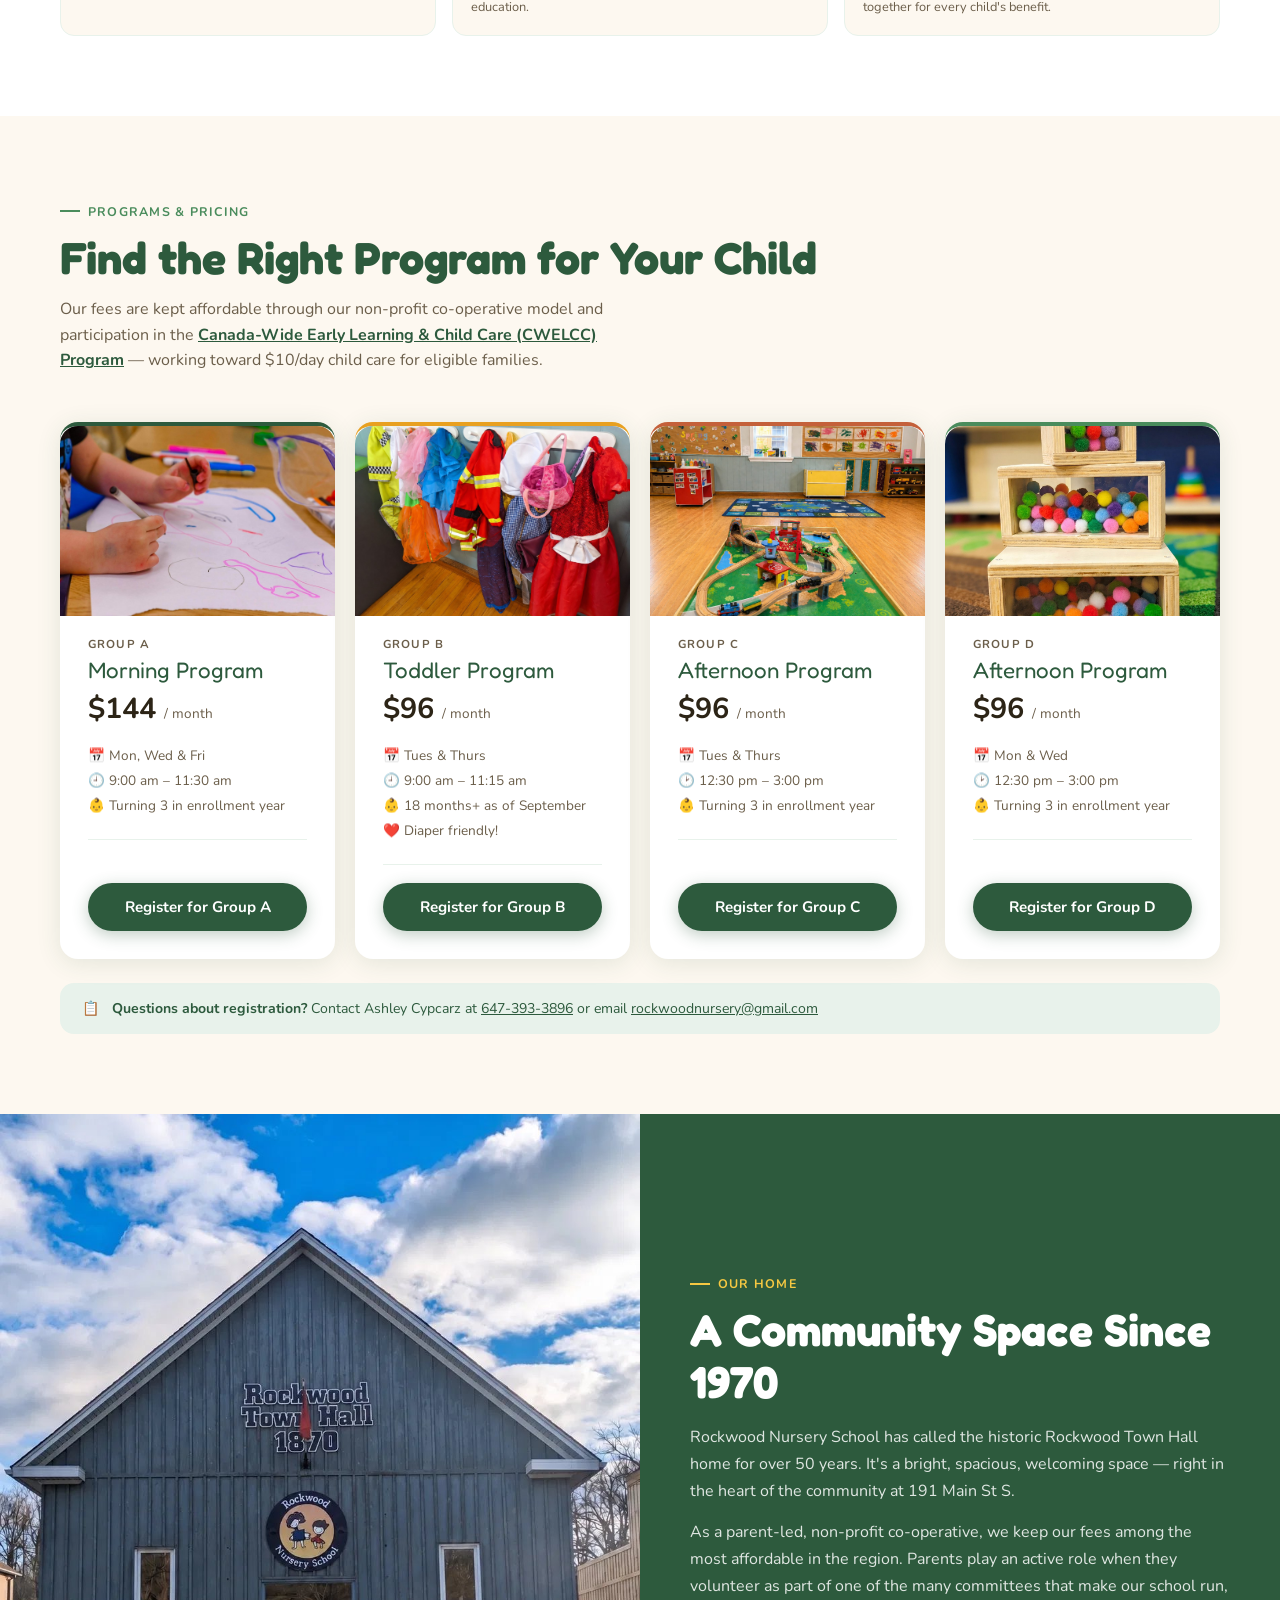
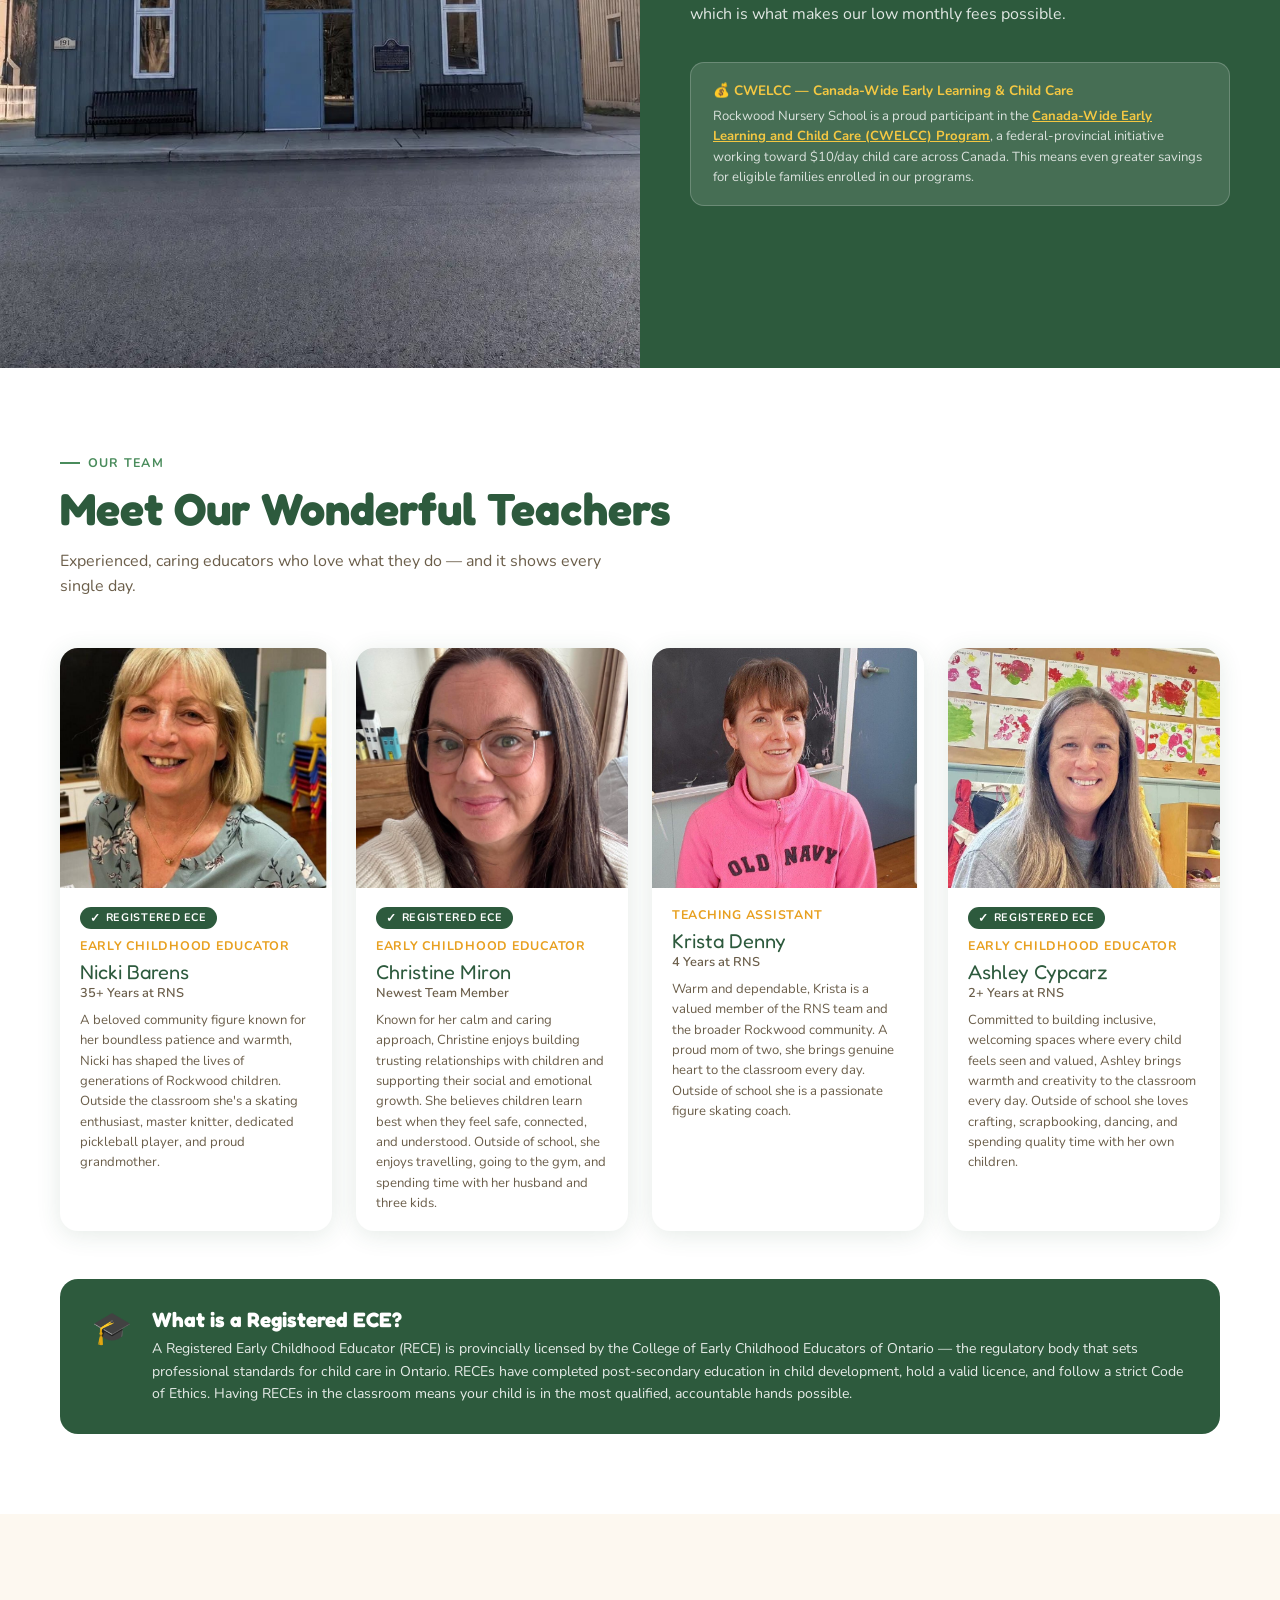
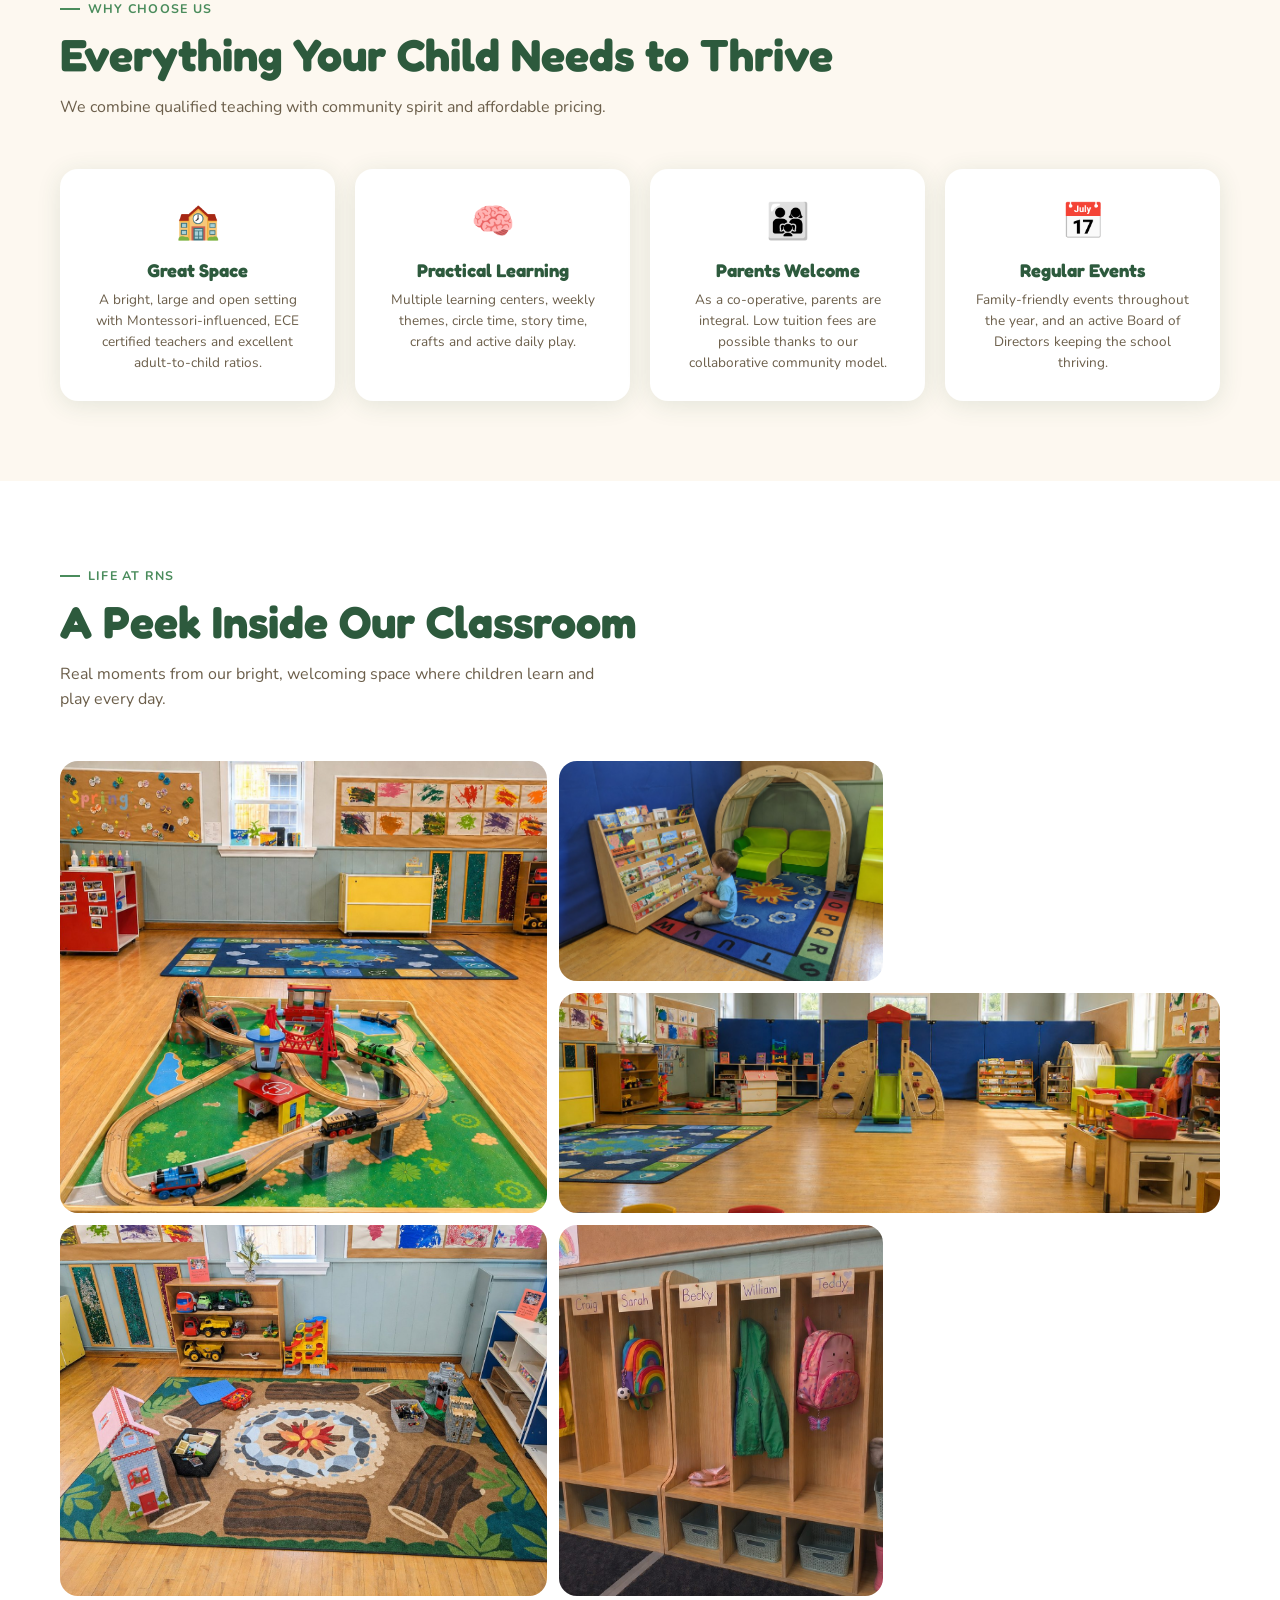
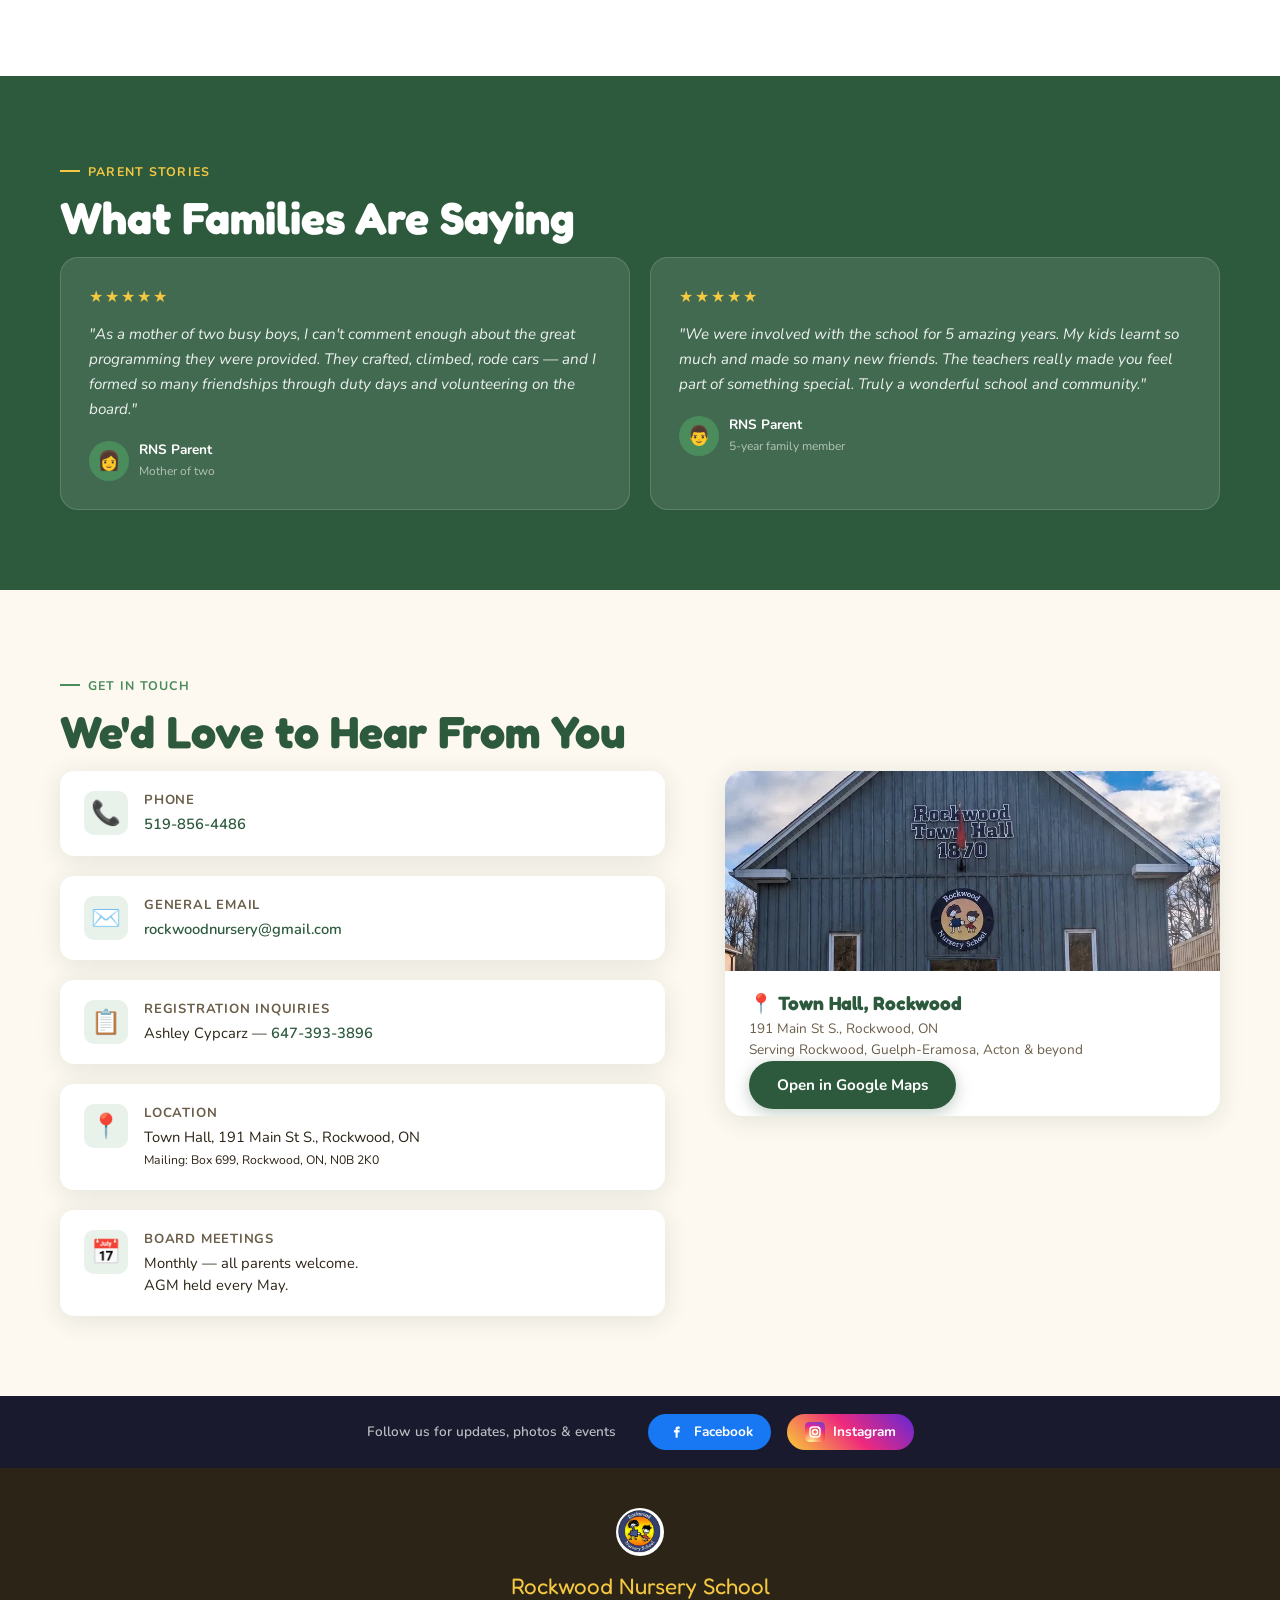
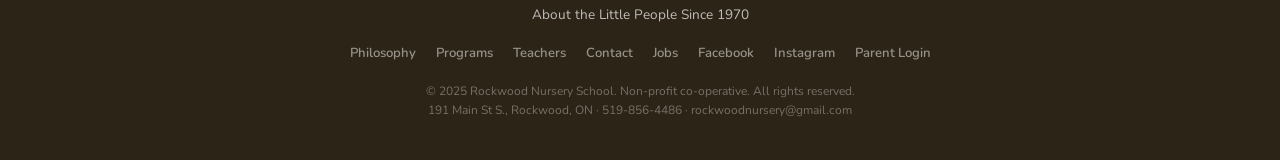
==== commit d746a875: "Add staff" ====
--- a/index.html
+++ b/index.html
@@ -157,7 +157,7 @@
         },
         {
           "@type": "Person",
-          "name": "Victoria Caulfeild",
+          "name": "Christine Miron",
           "jobTitle": "Registered Early Childhood Educator",
           "hasCredential": { "@type": "EducationalOccupationalCredential", "credentialCategory": "RECE — College of Early Childhood Educators of Ontario" }
         },
@@ -514,13 +514,13 @@
       </div>
     </div>
     <div class="teacher-card">
-      <div class="teacher-photo"><img src="images/teacher-victoria.jpg" alt="Victoria Caulfeild"></div>
+      <div class="teacher-photo"><img src="images/teacher-christine.jpg" alt="Christine Miron"></div>
       <div class="teacher-info">
         <div class="rece-badge">Registered ECE</div>
         <div class="teacher-role">Early Childhood Educator</div>
-        <div class="teacher-name">Victoria Caulfeild</div>
-        <div class="teacher-years">15+ Years at RNS</div>
-        <div class="teacher-bio">Meticulously organized and always smiling, Victoria has a gift for creating opportunities where every child can flourish at their own pace. When she's not in the classroom, you'll find her hiking, cycling, kayaking, or on a yoga mat.</div>
+        <div class="teacher-name">Christine Miron</div>
+        <div class="teacher-years">Newest Team Member</div>
+        <div class="teacher-bio">Known for her calm and caring approach, Christine enjoys building trusting relationships with children and supporting their social and emotional growth. She believes children learn best when they feel safe, connected, and understood. Outside of school, she enjoys travelling, going to the gym, and spending time with her husband and three kids.</div>
       </div>
     </div>
     <div class="teacher-card">
@@ -538,7 +538,7 @@
         <div class="rece-badge">Registered ECE</div>
         <div class="teacher-role">Early Childhood Educator</div>
         <div class="teacher-name">Ashley Cypcarz</div>
-        <div class="teacher-years">Newest Team Member</div>
+        <div class="teacher-years">2+ Years at RNS</div>
         <div class="teacher-bio">Committed to building inclusive, welcoming spaces where every child feels seen and valued, Ashley brings warmth and creativity to the classroom every day. Outside of school she loves crafting, scrapbooking, dancing, and spending quality time with her own children.</div>
       </div>
     </div>
